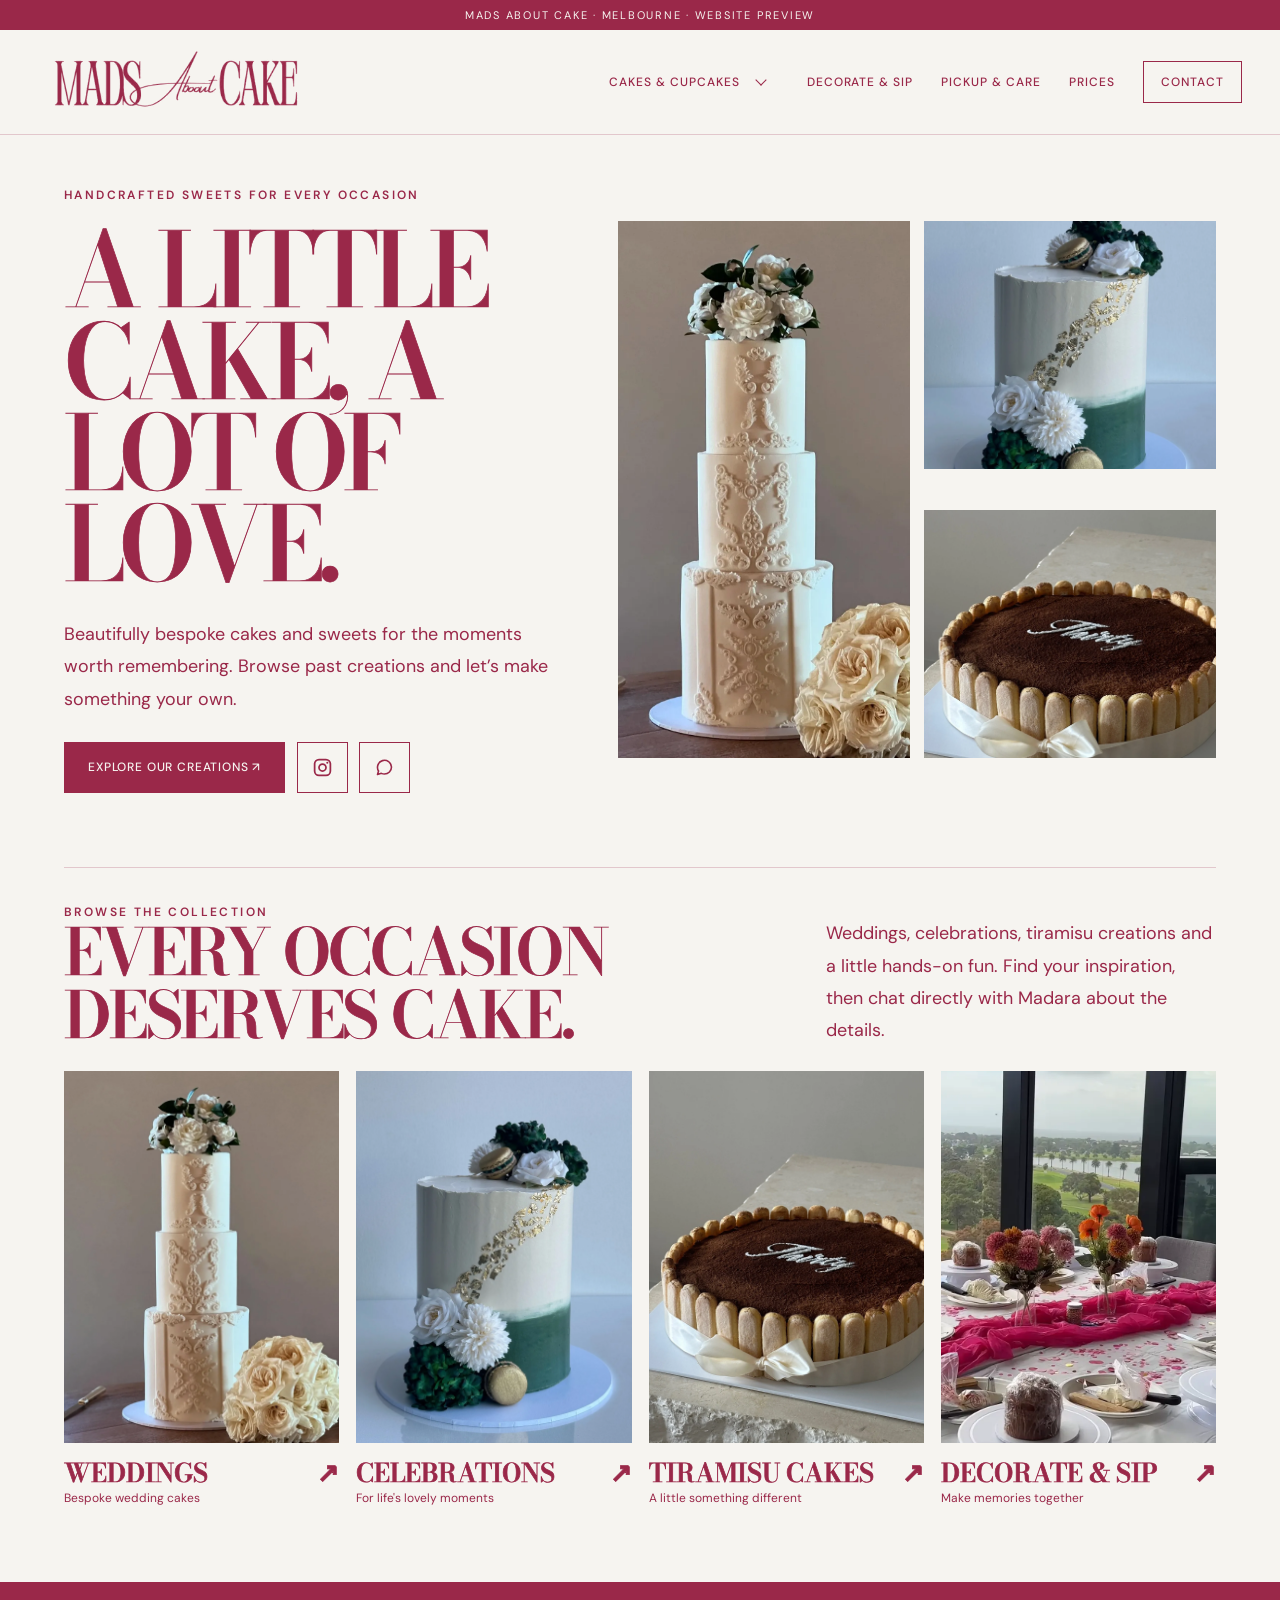
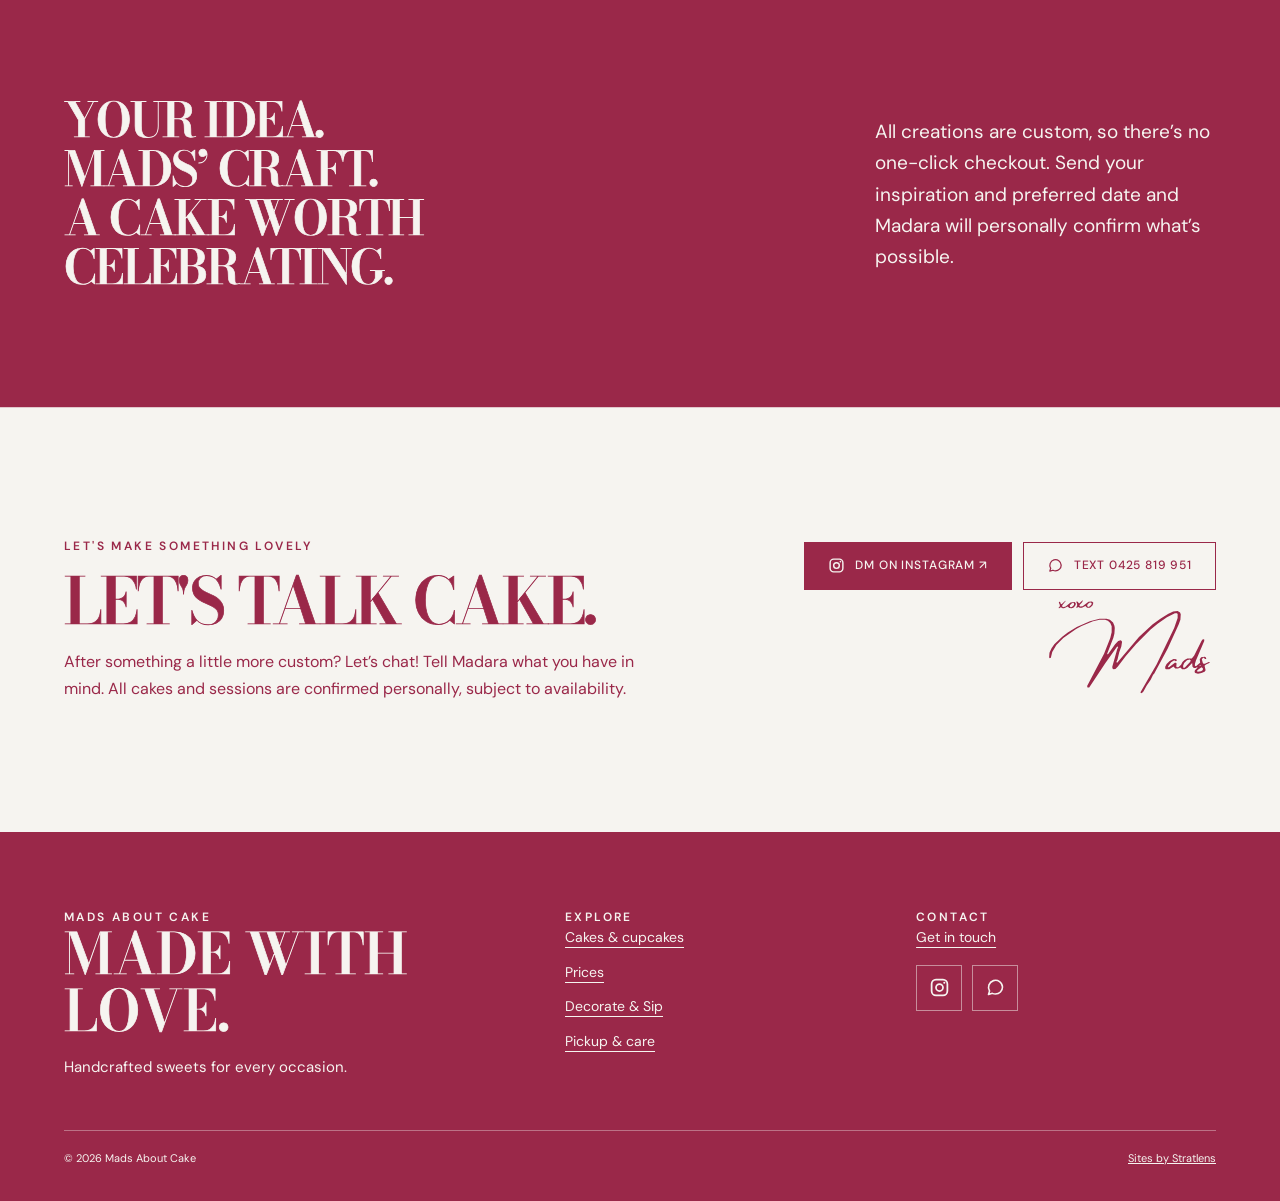
==== index.html @ f4b559c1 "Stage owner pricing and curated gallery for isolated preview review" ====
<!doctype html><html lang="en-AU"><head><meta charset="utf-8"><meta name="viewport" content="width=device-width,initial-scale=1"><meta name="robots" content="noindex,nofollow"><meta name="theme-color" content="#9A2849"><title>Bespoke cakes & celebrations | Mads About Cake</title><meta name="description" content="Refined, playful custom cakes, tiramisu creations and Decorate & Sip experiences in Melbourne. Enquire with Mads on Instagram."><link rel="icon" type="image/svg+xml" href="/assets/brand/monogram-set-2.svg?v=20261102-2"><link rel="stylesheet" href="/assets/brand-site.css?v=20261103-pricing1"><script src="/assets/brand-site.js?v=20261102-mobile4" defer></script></head><body><a class="skip-link" href="#main">Skip to content</a><div class="brand-topline">Mads About Cake · Melbourne · Website preview</div><header class="site-header"><div class="header-inner"><button type="button" class="mobile-nav-toggle" data-mobile-nav-toggle aria-label="Open navigation menu" aria-controls="mobile-site-menu" aria-expanded="false"><span class="mobile-nav-toggle__bars" aria-hidden="true"></span></button><a class="brand-link" href="/" aria-label="Mads About Cake home"><img src="/assets/brand/wordmark-set-2.svg?v=20261102-4" alt="Mads About Cake" width="250" height="68"></a><nav class="brand-links" aria-label="Main navigation"><div class="nav-cakes" data-cake-menu><a class="nav-cakes__main" href="/cakes/">Cakes &amp; cupcakes</a><button class="nav-cakes__toggle" type="button" aria-label="Show cake and cupcake categories" aria-controls="cakes-submenu" aria-expanded="false" data-cake-toggle><span class="nav-cakes__chevron" aria-hidden="true"></span></button><div class="nav-cakes__submenu" id="cakes-submenu" data-cake-panel hidden><a href="/cakes/">Explore all</a><a href="/weddings/">Weddings</a><a href="/celebrations/">Celebrations</a><a href="/tiramisu-cakes/">Tiramisu</a></div></div><a href="/decorate-and-sip/">Decorate &amp; Sip</a><a href="/cake-care/">Pickup &amp; care</a><a href="/pricing/">Prices</a><a href="/enquire/" class="contact-nav">Contact</a></nav><a class="mobile-header-contact" href="/enquire/" aria-label="Contact Mads About Cake" title="Contact Mads About Cake"><span class="mobile-header-contact__glyph" aria-hidden="true"></span></a></div><nav id="mobile-site-menu" class="mobile-site-menu" data-mobile-nav aria-label="Mobile navigation" hidden><div class="mobile-site-menu__inner"><div class="mobile-site-menu__group"><div class="mobile-site-menu__group-head"><a class="mobile-site-menu__group-link" href="/cakes/">Cakes &amp; cupcakes<span class="mobile-site-menu__all" aria-hidden="true">↗</span></a><button class="mobile-site-menu__group-toggle" type="button" data-mobile-cakes-toggle aria-label="Show cake categories" aria-expanded="false" aria-controls="mobile-cakes-submenu"><span class="mobile-site-menu__chevron" aria-hidden="true"></span></button></div><div id="mobile-cakes-submenu" class="mobile-site-menu__subnav" data-mobile-cakes-panel hidden><a href="/weddings/">Weddings<span aria-hidden="true">↗</span></a><a href="/celebrations/">Celebrations<span aria-hidden="true">↗</span></a><a href="/tiramisu-cakes/">Tiramisu<span aria-hidden="true">↗</span></a></div></div><div class="mobile-site-menu__primary"><a href="/decorate-and-sip/">Decorate &amp; Sip<span aria-hidden="true">↗</span></a><a href="/cake-care/">Pickup &amp; care<span aria-hidden="true">↗</span></a><a href="/pricing/">Prices<span aria-hidden="true">↗</span></a><a href="/enquire/">Contact<span aria-hidden="true">↗</span></a></div></div></nav></header><div class="mobile-menu-backdrop" data-mobile-backdrop hidden></div><main id="main"><section class="hero"><div class="container hero-grid"><div class="hero-copy"><p class="eyebrow">Handcrafted sweets for every occasion</p><h1 class="display">A little cake, a lot of love.</h1><p class="copy">Beautifully bespoke cakes and sweets for the moments worth remembering. Browse past creations and let’s make something your own.</p><div class="hero-actions"><a class="btn" href="/cakes/">Explore our creations ↗</a><nav class="hero-contact-icons" aria-label="Quick contact"><a class="hero-contact-icons__link hero-contact-icons__link--instagram" data-ig-contact href="https://ig.me/m/madsaboutcake" target="_blank" rel="noopener noreferrer" aria-label="Direct message Mads on Instagram" title="DM on Instagram"><span aria-hidden="true"></span></a><a class="hero-contact-icons__link hero-contact-icons__link--message" href="sms:+61425819951" aria-label="Text Mads on 0425 819 951" title="Text 0425 819 951"><span aria-hidden="true"></span></a></nav></div></div><div class="hero-art"><div class="hero-large"><img src="/assets/featured-25/DJjIJNxB1ap-M324.webp" alt="Original ornate three-tier ivory wedding cake by Mads" loading="eager"></div><div class="hero-small"><img src="/assets/featured-25/DA-B4huhKQ4-M103.webp" alt="Original green botanical birthday cake by Mads" loading="eager"></div><div class="hero-small"><img src="/assets/gallery-final-covers/DcqRbBLIFnH-photo-3.webp" alt="Original tiramisu letter cake by Mads" loading="lazy"></div></div></div></section>
<section class="section"><div class="container"><div class="editorial-rule"></div><div class="intro-row"><div><p class="eyebrow">Browse the collection</p><h2 class="section-title">Every occasion<br>deserves cake.</h2></div><p class="copy">Weddings, celebrations, tiramisu creations and a little hands-on fun. Find your inspiration, then chat directly with Madara about the details.</p></div><div class="category-grid"><a class="category-card" href="/weddings/"><div class="category-card__image"><img src="/assets/featured-25/DJjIJNxB1ap-M324.webp" alt="Three-tier wedding cake decorated with ivory piping and flowers" loading="lazy"></div><div class="category-card__name">Weddings<span aria-hidden="true">↗</span></div><p class="category-card__note">Bespoke wedding cakes</p></a><a class="category-card" href="/celebrations/"><div class="category-card__image"><img src="/assets/featured-25/DA-B4huhKQ4-M103.webp" alt="Green and cream birthday cake with matching flowers" loading="lazy"></div><div class="category-card__name">Celebrations<span aria-hidden="true">↗</span></div><p class="category-card__note">For life's lovely moments</p></a><a class="category-card" href="/tiramisu-cakes/"><div class="category-card__image"><img src="/assets/gallery-final-covers/DcqRbBLIFnH-photo-3.webp" alt="Original tiramisu letter cake made by Mads About Cake" loading="lazy"></div><div class="category-card__name">Tiramisu cakes<span aria-hidden="true">↗</span></div><p class="category-card__note">A little something different</p></a><a class="category-card" href="/decorate-and-sip/"><div class="category-card__image"><img src="/assets/workshops/DSR06gjEgJK-no-visible-faces.webp" alt="Mads' real cake-decorating group session with florals" loading="lazy"></div><div class="category-card__name">Decorate & Sip<span aria-hidden="true">↗</span></div><p class="category-card__note">Make memories together</p></a></div></div></section>
<section class="section statement"><div class="container statement-grid"><h2 class="section-title statement-title"><span class="statement-line">Your idea.</span> <span class="statement-line">Mads’ craft.</span> <span class="statement-line">A cake worth</span> <span class="statement-line">celebrating.</span></h2><div><p>All creations are custom, so there’s no one-click checkout. Send your inspiration and preferred date and Madara will personally confirm what’s possible.</p></div></div></section>
<section class="contact-strip"><div class="container contact-strip__inner"><div><p class="eyebrow">Let's make something lovely</p><h2 class="section-title">Let's talk cake.</h2><p>After something a little more custom? Let’s chat! Tell Madara what you have in mind. All cakes and sessions are confirmed personally, subject to availability.</p></div><div><div class="btns"><a class="btn" data-ig-contact href="https://ig.me/m/madsaboutcake" target="_blank" rel="noopener noreferrer">DM on Instagram ↗</a><a class="btn btn-outline" data-mobile-link href="sms:+61425819951">Text 0425 819 951</a></div><img class="contact-signature" src="/assets/brand/xoxo-mads-preview.svg" width="220" height="131" loading="lazy" alt="xoxo Mads" title="Temporary preview artwork; final signature export pending"><p class="mobile-pending" data-mobile-pending></p></div></div></section></main><footer class="brand-footer"><div class="container"><div class="footer-cols"><div><p class="eyebrow" style="color:var(--cream)">Mads About Cake</p><h2 class="footer-heading">Made with love.</h2><p class="footer-tagline">Handcrafted sweets for every occasion.</p></div><div><p class="eyebrow" style="color:var(--cream)">Explore</p><nav aria-label="Footer explore"><a href="/cakes/">Cakes &amp; cupcakes</a><a href="/pricing/">Prices</a><a href="/decorate-and-sip/">Decorate &amp; Sip</a><a href="/cake-care/">Pickup &amp; care</a></nav></div><div><p class="eyebrow" style="color:var(--cream)">Contact</p><nav aria-label="Footer contact"><a href="/enquire/">Get in touch</a></nav><div class="footer-contact-icons" aria-label="Quick contact options"><a class="footer-contact-icons__link" href="https://ig.me/m/madsaboutcake" target="_blank" rel="noopener noreferrer" aria-label="DM on Instagram" title="DM on Instagram"><span class="footer-contact-icons__glyph footer-contact-icons__glyph--instagram" aria-hidden="true"></span></a><a class="footer-contact-icons__link" href="sms:+61425819951" aria-label="Text 0425 819 951" title="Text 0425 819 951"><span class="footer-contact-icons__glyph footer-contact-icons__glyph--message" aria-hidden="true"></span></a></div></div></div><div class="footer-bottom"><span>© 2026 Mads About Cake</span><a href="https://www.stratlens.com/websites/" target="_blank" rel="noopener noreferrer">Sites by Stratlens</a></div></div></footer></body></html>
---- assets/brand-site.css ----
@import url('https://fonts.googleapis.com/css2?family=Bodoni+Moda:opsz,wght@6..96,400;6..96,500;6..96,600&family=DM+Sans:wght@300;400;500;600&display=swap');
/* Brand guideline: Perandory Condensed, Amorea, Amsterdam Four, Helvetica Now Display Light.
   Licensed webfont files are not in supplied PDF: listed as preferred faces with temporary display fallbacks.
   Colour values exactly from page 6, no invented accent colours. */
:root{--crimson:#9A2849;--cream:#F6F4F0;--ink:var(--crimson);--display:'Perandory Condensed','Bodoni Moda',Georgia,serif;--script:'Amorea','Amsterdam Four','Brittany',cursive;--body:'Helvetica Now Display','Helvetica Neue','DM Sans',Arial,sans-serif;--border:rgba(154,40,73,.22)}
*{box-sizing:border-box}html{scroll-behavior:smooth}body{margin:0;background:var(--cream);color:var(--ink);font:300 16px/1.7 var(--body)}a{color:inherit}a:focus-visible,button:focus-visible{outline:3px solid var(--crimson);outline-offset:3px}img{max-width:100%;display:block}button{font:inherit}h1,h2,h3,p{margin:0}.display{font:500 clamp(56px,8vw,136px)/.89 var(--display);letter-spacing:-.055em;text-transform:uppercase}.display--small{font-size:clamp(48px,6vw,96px)}.section-title{font:500 clamp(42px,5vw,76px)/.98 var(--display);letter-spacing:-.035em;text-transform:uppercase}.eyebrow{font:500 11px/1.5 var(--body);text-transform:uppercase;letter-spacing:.2em;color:var(--crimson)}.copy{max-width:590px;font-size:clamp(15px,1.4vw,18px);line-height:1.8}.center{text-align:center}.muted{opacity:.76}.container{width:min(1320px,90vw);margin:auto}.brand-topline{background:var(--crimson);color:var(--cream);font:400 10px/1.3 var(--body);letter-spacing:.16em;text-align:center;text-transform:uppercase;padding:8px 12px}.site-header{background:var(--cream);border-bottom:1px solid var(--border);position:relative;z-index:2}.header-inner{width:min(1460px,94vw);margin:auto;display:flex;align-items:center;justify-content:space-between;gap:30px;min-height:104px}.brand-link{display:block;flex:none;width:clamp(190px,22vw,276px)}.brand-link img{width:100%;max-height:84px;object-fit:contain}.brand-links{display:flex;flex-wrap:wrap;align-items:center;justify-content:flex-end;gap:clamp(12px,2.2vw,35px)}.brand-links a{font-size:12px;font-weight:500;letter-spacing:.08em;text-decoration:none;text-transform:uppercase;white-space:nowrap;border-bottom:1px solid transparent;padding:7px 0}.brand-links a:hover,.brand-links a[aria-current=page]{border-color:var(--crimson)}.brand-links a.contact-nav{border:1px solid var(--crimson);padding:10px 17px}.brand-links a.contact-nav:hover{background:var(--crimson);color:var(--cream)}.brand-footer{background:var(--crimson);color:var(--cream);padding:58px 0 22px;margin-top:80px}.footer-cols{display:grid;grid-template-columns:1.5fr 1fr 1fr;gap:25px}.footer-heading{font:500 47px/1 var(--display);text-transform:uppercase}.brand-footer nav{display:flex;flex-direction:column;gap:7px}.brand-footer nav a{font-size:13px;text-decoration:underline;text-underline-offset:5px}.footer-bottom{border-top:1px solid rgba(246,244,240,.36);margin-top:45px;padding-top:16px;display:flex;justify-content:space-between;gap:16px;font-size:11px}.btns{display:flex;gap:11px;flex-wrap:wrap;align-items:center}.btn{display:inline-flex;justify-content:center;align-items:center;gap:10px;min-height:48px;padding:13px 23px;background:var(--crimson);color:var(--cream);font:500 12px/1.4 var(--body);text-decoration:none;text-transform:uppercase;letter-spacing:.07em;border:1px solid var(--crimson)}.btn:hover{background:var(--ink)}.btn-outline{background:transparent;color:var(--crimson)}.btn-outline:hover{color:var(--cream);background:var(--crimson)}.btn-cream{background:var(--cream);color:var(--crimson);border-color:var(--cream)}.btn-cream:hover{background:transparent;color:var(--cream)}.section{padding:clamp(65px,8vw,120px) 0}.hero{padding:clamp(40px,6vw,85px) 0 75px}.hero-grid{display:grid;grid-template-columns:1fr 1.22fr;align-items:center;gap:clamp(30px,5vw,90px)}.hero-copy .eyebrow{margin-bottom:21px}.hero-copy h1{margin-bottom:28px}.hero-copy .copy{margin-bottom:27px}.hero-art{height:clamp(450px,42vw,640px);display:grid;grid-template-columns:1fr 1fr;gap:14px}.hero-art img{width:100%;height:100%;object-fit:cover;object-position:center}.hero-art .hero-large{grid-row:1/3;align-self:stretch}.hero-art .hero-small{min-height:0}.hero-art .hero-small:last-child{margin-top:27px;height:calc(100% - 27px)}.hero-art .hero-small:first-of-type{margin-bottom:27px;height:calc(100% - 27px)}.editorial-rule{height:1px;background:var(--border);margin-bottom:35px}.intro-row{display:flex;align-items:end;justify-content:space-between;gap:25px;margin-bottom:33px}.intro-row .copy{max-width:390px}.category-grid{display:grid;grid-template-columns:repeat(4,minmax(0,1fr));gap:17px}.category-card{text-decoration:none;display:block;min-width:0}.category-card__image{height:clamp(250px,29vw,395px);overflow:hidden;background:var(--cream)}.category-card img{width:100%;height:100%;object-fit:cover;transition:transform .4s}.category-card:hover img{transform:scale(1.04)}.category-card__name{display:flex;justify-content:space-between;align-items:center;font:500 clamp(19px,2vw,26px)/1.2 var(--display);text-transform:uppercase;padding-top:15px}.category-card__note{font-size:12px}.statement{background:var(--crimson);color:var(--cream)}.statement-grid{display:flex;justify-content:space-between;gap:40px;align-items:center}.statement .section-title{max-width:720px}.statement p{max-width:360px;margin:18px 0}.page-hero{padding:65px 0 55px}.page-hero .eyebrow{margin-bottom:19px}.page-hero .copy{margin:25px 0}.page-hero--split{display:grid;grid-template-columns:1fr 1fr;gap:55px;align-items:center}.page-hero__image{height:clamp(380px,42vw,610px)}.page-hero__image img{width:100%;height:100%;object-fit:cover}.gallery{display:grid;grid-template-columns:repeat(3,minmax(0,1fr));gap:42px 22px}.gallery-card{min-width:0}.gallery-card__photo{height:clamp(260px,32vw,490px);background:var(--cream);overflow:hidden;display:block}.gallery-card__photo img{width:100%;height:100%;object-fit:cover;transition:transform .3s}.gallery-card__photo:hover img{transform:scale(1.025)}.gallery-card__meta{padding-top:13px}.gallery-card__meta h3{font:500 27px/1.25 var(--display);text-transform:uppercase;letter-spacing:-.01em}.gallery-card__meta .eyebrow{margin-bottom:6px}.gallery-card__links{display:flex;justify-content:space-between;gap:10px;font-size:12px;margin-top:10px}.gallery-card__links a{text-underline-offset:4px}.gallery-count{padding:0 0 25px;font-size:13px}.empty{border:1px solid var(--border);padding:45px;text-align:center}.contact-strip{padding:72px 0;border-top:1px solid var(--border)}.contact-strip__inner{display:flex;justify-content:space-between;align-items:center;gap:40px}.contact-strip p{max-width:590px;margin:15px 0}.contact-strip .btns{justify-content:flex-end}.availability{font-size:12px;max-width:400px;margin-top:15px}.photo-composition{display:grid;grid-template-columns:1fr 1fr;gap:15px}.photo-composition img{width:100%;height:350px;object-fit:cover}.care-grid{display:grid;grid-template-columns:.8fr 1.4fr;gap:60px;padding-top:30px}.care-step{border-top:1px solid var(--border);padding:27px 0;display:grid;grid-template-columns:55px 1fr;gap:15px}.care-step__number{font:500 28px/1 var(--display)}.care-step p{margin-top:8px}.care-step h2{font:500 31px/1.1 var(--display);text-transform:uppercase}.care-callout{border:1px solid var(--crimson);padding:25px;margin:24px 0}.mobile-pending{display:none}.mobile-pending.visible{display:block;margin-top:12px;font-size:12px}.site-header,.brand-footer{font-family:var(--body)}.skip-link{position:absolute;top:-100px;background:var(--crimson);color:var(--cream);padding:13px;z-index:100}.skip-link:focus{top:0}
@media(max-width:1040px){.header-inner{flex-direction:column;gap:7px;padding:13px 0}.brand-links{justify-content:center;gap:17px}.category-grid{grid-template-columns:repeat(2,1fr)}.hero-grid{grid-template-columns:1fr 1fr}.gallery{grid-template-columns:repeat(2,1fr)}}
@media(max-width:650px){.container{width:90vw}.brand-topline{font-size:9px}.header-inner{min-height:auto}.brand-link{width:230px}.brand-links{gap:10px 15px}.brand-links a{font-size:10px}.hero{padding:50px 0}.hero-grid,.page-hero--split,.care-grid{grid-template-columns:1fr}.hero-art{height:380px}.hero-art .hero-small:last-child{margin-top:12px;height:calc(100% - 12px)}.hero-art .hero-small:first-of-type{margin-bottom:12px;height:calc(100% - 12px)}.display{font-size:clamp(56px,13vw,86px)}.intro-row,.statement-grid,.contact-strip__inner{display:block}.intro-row .copy{margin-top:20px}.category-grid{gap:25px 13px}.category-card__image{height:220px}.category-card__name{font-size:19px}.gallery{grid-template-columns:repeat(2,minmax(0,1fr));gap:22px 12px}.gallery-card__photo{height:245px}.gallery-card__meta h3{font-size:21px}.gallery-card__links{display:block}.gallery-card__links a{display:block;margin-top:6px}.statement .btns{margin-top:22px}.contact-strip .btns{justify-content:flex-start}.footer-cols{grid-template-columns:1fr 1fr}.footer-cols>div:first-child{grid-column:1/3}.footer-bottom{display:block}.page-hero__image{height:380px}.photo-composition img{height:220px}.care-step{grid-template-columns:34px 1fr}}
@media(max-width:360px){.category-grid,.gallery{grid-template-columns:1fr}.category-card__image,.gallery-card__photo{height:300px}}

/* Keep unusually long personalised cake names inside narrow cards. */
.gallery-card,.gallery-card__meta,.gallery-card__meta h3,.gallery-card__links a{min-width:0;overflow-wrap:anywhere;word-break:normal}
.gallery-card__meta h3{hyphens:auto}

/* The longest editorial category name (Celebrations) must fit on a 320px phone. */
@media(max-width:650px){.page-hero .display--small{font-size:clamp(30px,8vw,50px);overflow-wrap:anywhere;max-width:100%}}


/* Red-team owner-preview fixes. Brand colours remain exact; webfont files still
   require the owner's licensed exports rather than silently substituting assets. */
body{font-weight:400;padding-bottom:0}
.btn:hover{background:var(--cream);color:var(--crimson);border-color:var(--crimson)}
.btn-cream:hover{background:transparent;color:var(--cream)}
.statement a:focus-visible,.brand-footer a:focus-visible,.brand-topline a:focus-visible{outline:3px solid var(--cream);outline-offset:4px}
.eyebrow{font-size:12px}
.brand-topline{font-size:11px}
.brand-footer .footer-bottom{align-items:flex-start}
.gallery{padding-bottom:52px}
.gallery[data-gallery=tiramisu]{grid-template-columns:minmax(0,500px);justify-content:center}
.gallery[data-gallery=tiramisu] .gallery-card__photo{height:min(550px,80vw)}
.gallery-card__photo{display:block;width:100%;border:0;padding:0;text-align:left;cursor:zoom-in;background:var(--cream)}
.gallery-card__photo:focus-visible{outline:3px solid var(--crimson);outline-offset:4px}
.gallery-card__links{align-items:center;flex-wrap:wrap}
.gallery-card__links button{font:500 12px var(--body);border:0;background:none;color:var(--crimson);text-decoration:underline;text-underline-offset:4px;padding:4px 0;cursor:pointer}
.gallery-card__links button:hover{opacity:.7}
.gallery-card__meta h3{overflow-wrap:anywhere}
.gallery-count{font-size:14px}
.gallery-filters{display:flex;flex-wrap:wrap;gap:9px;margin-bottom:28px}
.filter-chip{border:1px solid var(--crimson);color:var(--crimson);background:var(--cream);padding:10px 16px;min-height:42px;cursor:pointer;font:500 13px var(--body)}
.filter-chip span{font-size:11px;opacity:.72;margin-left:4px}
.filter-chip[aria-pressed=true],.filter-chip:hover{color:var(--cream);background:var(--crimson)}
.gallery-more-wrap{text-align:center;margin:10px auto 45px}
.gallery-more-wrap button[hidden]{display:none}
.creation-dialog{border:0;padding:0;max-width:min(800px,90vw);max-height:93vh;overflow:auto;background:var(--cream);color:var(--crimson);box-shadow:0 24px 80px #1e0e1847}
.creation-dialog::backdrop{background:#240f1fc7}
.creation-dialog__inner{padding:22px;position:relative}
.creation-dialog img{width:100%;max-height:66vh;object-fit:contain;background:#eae5df}
.creation-dialog__title{font:500 clamp(27px,4vw,44px)/1.13 var(--display);text-transform:uppercase;margin:14px 0 10px}
.creation-dialog__inner p{font-size:14px;margin:7px 0}
.creation-dialog__ref{font-weight:600}
.creation-dialog .btns{padding-top:12px}
.creation-dialog .dialog-post{font-size:13px;text-underline-offset:4px}
.creation-dialog__close{position:absolute;right:25px;top:25px;width:43px;height:43px;border:1px solid var(--border);background:var(--cream);color:var(--crimson);font-size:31px;cursor:pointer}
.gallery-section-heading{position:absolute;width:1px;height:1px;overflow:hidden;clip-path:inset(50%);white-space:nowrap}
.enquiry-guide{border-top:1px solid var(--border);margin-top:22px;padding-top:21px;font-size:14px}
.enquiry-guide strong{display:block;margin-bottom:7px}
.enquiry-guide ul{margin:0;padding-left:22px}
.enquiry-guide li{margin:5px 0}
.mobile-contact-bar{display:none}
@media(max-width:1040px){
 .brand-links{width:100%;flex-wrap:nowrap;overflow-x:auto;justify-content:flex-start;scrollbar-width:thin;overscroll-behavior-x:contain;padding:0 0 8px}
 .brand-links a{font-size:14px;flex:none;padding:10px 2px}
 .header-inner{gap:3px}
}
@media(max-width:650px){
 body{padding-bottom:72px}
 .brand-topline{font-size:10px}
 .header-inner{padding:8px 0}
 .brand-links{gap:20px}
 .brand-links a{font-size:14px}
 .brand-links a.contact-nav{padding:10px 14px}
 .brand-footer .footer-bottom{display:flex;flex-direction:column;gap:12px}
 .filter-chip{font-size:12px;padding:9px 11px}
 .gallery{padding-bottom:30px}
 .gallery-card__links{font-size:12px}
 .gallery-card__links button{font-size:12px}
 .mobile-contact-bar{position:fixed;bottom:0;left:0;right:0;z-index:20;display:grid;grid-template-columns:1fr 1fr;background:var(--cream);border-top:1px solid var(--border);padding:9px max(12px,env(safe-area-inset-left)) calc(9px + env(safe-area-inset-bottom)) max(12px,env(safe-area-inset-right));gap:9px}
 .mobile-contact-bar a{display:flex;align-items:center;justify-content:center;min-height:44px;padding:8px;color:var(--cream);background:var(--crimson);text-align:center;text-decoration:none;font:500 12px var(--body)}
 .mobile-contact-bar a:last-child{background:var(--cream);color:var(--crimson);border:1px solid var(--crimson)}
 .gallery[data-gallery=tiramisu] .gallery-card__photo{height:auto;aspect-ratio:3/4}
}


/* Owner-approved brand navigation refinement — main link opens full gallery,
   separate accessible chevron button reveals the compact category menu. */
.nav-cakes{position:relative;display:flex;align-items:center;white-space:nowrap}
.brand-links .nav-cakes__main{padding:7px 3px;border-bottom:1px solid transparent}
.brand-links .nav-cakes__main:hover,.brand-links .nav-cakes__main[aria-current=page]{border-bottom-color:var(--crimson)}
.nav-cakes__toggle{display:grid;place-items:center;min-width:36px;min-height:40px;padding:7px 9px;border:1px solid transparent;background:transparent;color:var(--crimson);cursor:pointer}
.nav-cakes__toggle:hover,.nav-cakes__toggle[aria-expanded=true]{border-color:var(--border)}
.nav-cakes__chevron{width:8px;height:8px;border-bottom:1.5px solid currentColor;border-right:1.5px solid currentColor;transform:translateY(-2px) rotate(45deg);transition:transform .16s}
.nav-cakes__toggle[aria-expanded=true] .nav-cakes__chevron{transform:translateY(2px) rotate(225deg)}
.nav-cakes__submenu{position:absolute;z-index:30;top:calc(100% + 7px);left:0;width:235px;background:var(--cream);border:1px solid var(--border);padding:9px 0;box-shadow:0 12px 30px rgba(91,22,49,.13)}
.nav-cakes__submenu[hidden]{display:none!important}
.brand-links .nav-cakes__submenu a{display:block;white-space:normal;padding:12px 17px;font-size:12px;font-weight:500;border:0;text-align:left;line-height:1.4}
.brand-links .nav-cakes__submenu a:hover,.brand-links .nav-cakes__submenu a[aria-current=page]{background:rgba(154,40,73,.07);color:var(--crimson);border:0}
.brand-links .nav-cakes__submenu a:focus-visible{outline:2px solid var(--crimson);outline-offset:-3px}
.brand-links .contact-nav{display:inline-flex;align-items:center;justify-content:center}
.footer-tagline{max-width:340px;margin-top:16px;font-size:15px;line-height:1.6}
.footer-cols>div:nth-child(n+2) nav{gap:12px}
.contact-strip{padding:65px 0}
.contact-strip__inner{display:grid;grid-template-columns:minmax(0,1.2fr) auto;align-items:center;gap:clamp(25px,4vw,70px)}
.contact-strip__inner .btns{justify-content:flex-end}
.btn[data-ig-contact]::before,.btn[data-mobile-link]::before,.mobile-contact-bar a::before{content:'';display:inline-block;flex:none;width:17px;height:17px;background:currentColor;mask-size:contain;mask-position:center;mask-repeat:no-repeat;-webkit-mask-size:contain;-webkit-mask-position:center;-webkit-mask-repeat:no-repeat}
.btn[data-ig-contact]::before,.mobile-contact-bar a:first-child::before{mask-image:url('/assets/icons/instagram-outline.svg');-webkit-mask-image:url('/assets/icons/instagram-outline.svg')}
.btn[data-mobile-link]::before,.mobile-contact-bar a:last-child::before{mask-image:url('/assets/icons/message-outline.svg');-webkit-mask-image:url('/assets/icons/message-outline.svg')}
.mobile-contact-bar a{gap:6px}
@media(max-width:1040px){
 .header-inner{flex-direction:column;gap:8px;padding:14px 0}
 .brand-links{justify-content:center;overflow:visible;flex-wrap:wrap;gap:12px 25px;padding-bottom:6px}
 .brand-links a{font-size:12px}
 .nav-cakes__submenu{left:0}
 .contact-strip__inner{grid-template-columns:1fr auto}
}
@media(max-width:650px){
 .brand-links{width:100%;justify-content:center;overflow:visible;flex-wrap:wrap;gap:7px 17px;padding-bottom:4px}
 .brand-links a{font-size:12px}
 .brand-links .nav-cakes__main{font-size:12px}
 .nav-cakes__toggle{min-width:35px}
 .nav-cakes__submenu{top:100%;left:0;min-width:220px;max-width:90vw}
 .brand-links .nav-cakes__submenu a{font-size:13px;padding:12px 16px}
 .contact-strip__inner{display:block}
 .contact-strip__inner .btns{justify-content:flex-start;margin-top:20px}
 .contact-strip .btns .btn{min-width:0}
 .footer-cols{gap:24px}
 .footer-tagline{font-size:14px}
}


/* Final owner-aligned Custom creations and Care guide pass, November 2026. */
.contact-signature{display:block;width:clamp(144px,15vw,220px);max-width:100%;height:auto;margin:15px 2px 0 auto;object-fit:contain}
.contact-signature--hero{width:clamp(160px,18vw,245px);margin:23px 0 0 auto}
.contact-strip__actions{min-width:0}
.care-hero{padding:clamp(60px,7vw,95px) 0 clamp(40px,5vw,66px)}
.care-hero .eyebrow{margin-bottom:18px}
.care-hero .display{max-width:1020px}
.care-hero__lead{font:500 clamp(23px,3vw,37px)/1.35 var(--display);letter-spacing:-.01em;margin:25px 0 8px}
.care-hero .copy{margin-top:4px;max-width:680px}
.care-guide{display:grid;gap:24px;padding-bottom:clamp(55px,8vw,105px)}
.care-panel{background:transparent;border:1px solid var(--border);padding:clamp(23px,3vw,40px);min-width:0}
.care-panel__head{display:flex;align-items:center;gap:20px;margin-bottom:27px}
.care-panel__head .section-title{font-size:clamp(30px,3.7vw,58px);letter-spacing:-.02em}
.care-panel__head .eyebrow{margin-bottom:6px}
.care-panel__icon{width:66px;height:66px;display:grid;place-items:center;flex:none;border:1px solid var(--border);border-radius:50%;font-size:31px;line-height:1;background:var(--cream)}
.care-tip-grid{display:grid;grid-template-columns:repeat(3,minmax(0,1fr));gap:0;list-style:none;padding:0;margin:0;counter-reset:caretip}
.care-tip-grid li{counter-increment:caretip;padding:0 24px 0 0}
.care-tip-grid li+li{border-left:1px solid var(--border);padding:0 22px}
.care-tip-grid li::before{content:'0' counter(caretip);display:block;font:600 12px var(--body);color:var(--crimson);margin:0 0 9px}
.care-tip-grid strong{display:block;font:500 clamp(22px,2.2vw,30px)/1.15 var(--display);text-transform:uppercase;margin-bottom:13px}
.care-tip-grid p,.care-bullets li{font-size:15px;line-height:1.8}
.care-guide__columns{display:grid;grid-template-columns:repeat(2,minmax(0,1fr));gap:24px}
.care-bullets{list-style:none;margin:0;padding:0}
.care-bullets li{padding:14px 0 14px 27px;position:relative;border-top:1px solid var(--border)}
.care-bullets li::before{content:'';position:absolute;width:7px;height:7px;border-radius:50%;background:var(--crimson);top:25px;left:4px}
.care-panel--reminder{background:var(--crimson);color:var(--cream);border-color:var(--crimson);display:grid;grid-template-columns:minmax(0,1fr) minmax(0,1.4fr);gap:30px;align-items:start}
.care-panel--reminder .eyebrow{color:var(--cream)}
.care-panel--reminder .care-panel__head{margin-bottom:0}
.care-panel--reminder .care-panel__icon{background:transparent;border-color:rgba(246,244,240,.5)}
.care-panel__closing p{font-size:clamp(15px,1.5vw,18px);line-height:1.8}
.care-panel__closing p+p{margin-top:22px;font-weight:500}
@media(max-width:1040px){
 .care-tip-grid{grid-template-columns:1fr}
 .care-tip-grid li,.care-tip-grid li+li{border-left:0;border-top:1px solid var(--border);padding:18px 0}
 .care-tip-grid li:first-child{border-top:0;padding-top:0}
 .care-panel--reminder{grid-template-columns:1fr}
 .care-guide__columns{grid-template-columns:1fr}
}
@media(max-width:650px){
 .contact-signature{width:165px;margin-top:15px}
 .contact-signature--hero{width:175px}
 .care-hero .display{font-size:clamp(48px,12vw,75px)}
 .care-hero__lead{font-size:27px;margin-top:24px}
 .care-panel{padding:22px}
 .care-panel__head{gap:13px;align-items:flex-start}
 .care-panel__icon{width:49px;height:49px;font-size:24px}
 .care-panel__head .section-title{font-size:34px}
 .care-panel__closing p{font-size:15px}
 .care-guide{gap:14px}
}

.gallery-filters[hidden]{display:none!important}


/* Prevent long care headings from widening a 320px viewport. */
.care-panel__head > div{min-width:0}
.care-panel__head .section-title{overflow-wrap:anywhere}
@media(max-width:650px){
 .care-panel__head{gap:10px}
 .care-panel__head .section-title{font-size:clamp(23px,7.5vw,32px)}
 .care-panel__head .care-panel__icon{width:42px;height:42px;font-size:22px}
}

/* Minimal footer contact options: one clear contact destination, plus two accessible quick-message icons. */
.footer-contact-icons{display:flex;align-items:center;gap:10px;margin-top:16px}
.footer-contact-icons__link{width:46px;height:46px;display:inline-flex;align-items:center;justify-content:center;border:1px solid rgba(246,244,240,.5);color:var(--cream);text-decoration:none;transition:background .15s,color .15s,border-color .15s}
.footer-contact-icons__link:hover{background:var(--cream);color:var(--crimson);border-color:var(--cream)}
.footer-contact-icons__link:focus-visible{outline:3px solid var(--cream);outline-offset:4px}
.footer-contact-icons__glyph{width:21px;height:21px;display:block;background:currentColor;-webkit-mask-repeat:no-repeat;mask-repeat:no-repeat;-webkit-mask-size:contain;mask-size:contain;-webkit-mask-position:center;mask-position:center}
.footer-contact-icons__glyph--instagram{-webkit-mask-image:url('/assets/icons/instagram-outline.svg');mask-image:url('/assets/icons/instagram-outline.svg')}
.footer-contact-icons__glyph--message{-webkit-mask-image:url('/assets/icons/message-outline.svg');mask-image:url('/assets/icons/message-outline.svg')}


/* Owner-directed mobile UX, Nov 2026: preserve official logo + colours.
   Desktop header unchanged; compact mobile header uses accessible slide-down navigation. */
.mobile-nav-toggle,.mobile-header-contact,.mobile-site-menu,.mobile-menu-backdrop{display:none}
.mobile-menu-backdrop[hidden],.mobile-site-menu[hidden]{display:none!important}
.care-panel--reminder .care-panel__icon{background:var(--cream);border:1px solid var(--cream)}
.decorate-heading{max-width:100%}
@media(max-width:850px){
 .site-header{position:relative;z-index:50}
 .header-inner{display:grid;grid-template-columns:48px minmax(0,1fr) 48px;align-items:center;gap:10px;width:min(94vw,590px);min-height:92px;padding:10px 0;position:relative;z-index:3}
 .brand-link{grid-column:2;grid-row:1;justify-self:center;width:min(260px,100%);max-width:none}
 .brand-link img{width:100%;height:auto;max-height:75px;object-fit:contain}
 .brand-links{display:none!important}
 .mobile-nav-toggle{grid-column:1;grid-row:1;display:grid;place-items:center;width:48px;height:48px;border:0;background:transparent;color:var(--crimson);cursor:pointer}
 .mobile-nav-toggle__bars,.mobile-nav-toggle__bars::before,.mobile-nav-toggle__bars::after{display:block;width:25px;height:2px;background:currentColor;border-radius:1px;position:relative;transition:transform .18s,opacity .18s}
 .mobile-nav-toggle__bars::before,.mobile-nav-toggle__bars::after{content:'';position:absolute;left:0}
 .mobile-nav-toggle__bars::before{transform:translateY(-8px)}
 .mobile-nav-toggle__bars::after{transform:translateY(8px)}
 .mobile-nav-toggle[aria-expanded=true] .mobile-nav-toggle__bars{background:transparent}
 .mobile-nav-toggle[aria-expanded=true] .mobile-nav-toggle__bars::before{transform:rotate(45deg)}
 .mobile-nav-toggle[aria-expanded=true] .mobile-nav-toggle__bars::after{transform:rotate(-45deg)}
 .mobile-header-contact{grid-column:3;grid-row:1;display:flex;align-items:center;justify-content:center;width:48px;height:48px;color:var(--crimson);text-decoration:none}
 .mobile-header-contact__glyph{display:block;width:24px;height:24px;background:currentColor;-webkit-mask:url('/assets/icons/message-outline.svg') center/contain no-repeat;mask:url('/assets/icons/message-outline.svg') center/contain no-repeat}
 .mobile-nav-toggle:focus-visible,.mobile-header-contact:focus-visible{outline:3px solid var(--crimson);outline-offset:2px}
 .mobile-site-menu{display:block;position:absolute;z-index:4;left:0;right:0;top:100%;max-height:min(74dvh,650px);overflow-y:auto;background:var(--cream);box-shadow:0 18px 28px rgba(91,22,49,.16);border-top:1px solid var(--border);border-bottom:1px solid var(--border)}
 .mobile-site-menu__inner{width:min(540px,90vw);margin:0 auto;padding:18px 0 25px;display:flex;flex-direction:column}
 .mobile-site-menu__heading{font:600 12px/1.5 var(--body);letter-spacing:.16em;text-transform:uppercase;padding:5px 0 11px}
 .mobile-site-menu__inner>a{min-height:49px;display:flex;justify-content:space-between;align-items:center;gap:12px;padding:10px 4px;border-bottom:1px solid var(--border);color:var(--crimson);font:500 clamp(16px,2.5vw,19px)/1.4 var(--body);text-decoration:none}
 .mobile-site-menu__inner>a span{opacity:.7;font-size:17px}
 .mobile-site-menu__inner>a[aria-current=page]{font-weight:700}
 .mobile-site-menu__inner>a:hover{background:rgba(154,40,73,.045)}
 .mobile-site-menu__divider{margin-top:13px}
 .mobile-menu-backdrop{display:block;position:fixed;inset:0;z-index:2;background:rgba(30,10,18,.33)}
 body.mobile-nav-open{overflow:hidden}
 body.mobile-nav-open .mobile-contact-bar{visibility:hidden}
}
@media(max-width:650px){
 .brand-topline{font-size:9px;padding:6px 10px;white-space:nowrap;letter-spacing:.09em}
 .header-inner{min-height:80px;grid-template-columns:44px minmax(0,1fr) 44px;gap:7px;width:94vw;padding:8px 0}
 .brand-link{width:min(224px,100%)}
 .brand-link img{max-height:62px}
 .mobile-nav-toggle,.mobile-header-contact{width:44px;height:44px}
 /* Sticky DM/SMS bar provides the mobile contact action; avoid redundant hero buttons. */
 .hero-copy .btn[data-ig-contact],.decorate-page-hero .btns{display:none!important}
 .hero-copy .btns{margin-top:0}
 .decorate-page-hero .display.decorate-heading{font-size:clamp(30px,9.5vw,44px);letter-spacing:-.045em;line-height:1.08;white-space:nowrap;max-width:100%;overflow-wrap:normal}
 .decorate-page-hero{padding-top:50px}
}


/* Owner mobile refinement 2 — accessible nested menu, typography, measured spacing.
   Exact official crimson/cream retained; no alternative colours or fonts introduced. */
.brand-link img{mix-blend-mode:multiply}
.brand-footer{margin-top:0;padding:clamp(55px,6vw,85px) 0 33px}
.footer-cols{gap:clamp(28px,4vw,58px);align-items:start}
.footer-heading{font-size:clamp(43px,4.4vw,64px)}
.footer-bottom{margin-top:clamp(32px,4vw,53px);padding-top:18px}
.brand-footer nav a{font-size:14px;line-height:1.6}
.contact-strip{padding:clamp(35px,4.5vw,62px) 0}
.contact-strip .contact-signature{width:clamp(145px,13vw,190px);margin-top:9px}
.section{padding:clamp(48px,5.7vw,85px) 0}
.section.statement{padding:clamp(47px,5vw,72px) 0}
.hero{padding-top:clamp(35px,4vw,62px);padding-bottom:clamp(37px,5vw,65px)}
.page-hero{padding-top:clamp(36px,5vw,65px);padding-bottom:clamp(25px,3vw,44px)}
.intro-row{margin-bottom:25px}
.gallery{padding-bottom:20px}
.gallery-more-wrap{margin-bottom:20px}
.care-guide{padding-bottom:clamp(28px,4vw,65px)}
/* Brand PDF fonts are not yet licensed for web. Subtle stroke reinforces the
   thin high-contrast serif display without replacing its chosen appearance. */
.display,.section-title,.footer-heading,.category-card__name,.gallery-card__meta h3,
.care-tip-grid strong,.care-hero__lead{ -webkit-text-stroke:.32px currentColor }
.eyebrow,.mobile-site-menu__heading{font-weight:600}
.decorate-story{padding-top:clamp(32px,4.5vw,63px);padding-bottom:clamp(35px,4.5vw,67px)}
.decorate-story__grid{display:grid;grid-template-columns:minmax(0,1fr) minmax(0,1fr);gap:clamp(30px,5vw,85px);align-items:center}
.decorate-story__image img{display:block;width:100%;height:clamp(250px,27vw,380px);object-fit:cover}
.decorate-story__copy .eyebrow{margin-bottom:12px}
.decorate-story__copy .copy{margin-top:18px;max-width:540px}
@media(max-width:850px){
 .site-header{z-index:50;isolation:isolate}
 .header-inner{z-index:5}
 .mobile-site-menu{z-index:4}
 .mobile-menu-backdrop{z-index:40}
 .mobile-site-menu__inner{padding:9px 0 18px}
 .mobile-site-menu__group-head{display:grid;grid-template-columns:minmax(0,1fr) 48px;align-items:center;border-bottom:1px solid var(--border)}
 .mobile-site-menu__group-link{display:flex;justify-content:space-between;gap:12px;align-items:center;min-height:57px;padding:10px 8px 10px 4px;font:600 clamp(17px,2.5vw,20px)/1.35 var(--body);text-decoration:none}
 .mobile-site-menu__all{font-size:16px;font-weight:400;opacity:.75}
 .mobile-site-menu__group-toggle{display:grid;place-items:center;width:48px;height:50px;border:0;background:transparent;color:var(--crimson);cursor:pointer}
 .mobile-site-menu__chevron{width:11px;height:11px;border-bottom:2px solid currentColor;border-right:2px solid currentColor;transform:translateY(-3px) rotate(45deg);transition:transform .2s}
 .mobile-site-menu__group-toggle[aria-expanded=true] .mobile-site-menu__chevron{transform:translateY(3px) rotate(225deg)}
 .mobile-site-menu__subnav[hidden]{display:none!important}
 .mobile-site-menu__subnav{display:flex;flex-direction:column;padding:4px 0 9px 16px;background:rgba(154,40,73,.025)}
 .mobile-site-menu__subnav a{display:flex;justify-content:space-between;align-items:center;min-height:47px;gap:12px;padding:9px 10px;border-bottom:1px solid var(--border);font:400 clamp(15px,2.3vw,18px)/1.4 var(--body);text-decoration:none}
 .mobile-site-menu__subnav a:last-child{border-bottom:0}
 .mobile-site-menu__primary{display:flex;flex-direction:column}
 .mobile-site-menu__primary>a{display:flex;justify-content:space-between;align-items:center;gap:12px;padding:10px 4px;min-height:59px;border-bottom:1px solid var(--border);font:500 clamp(17px,2.5vw,20px)/1.4 var(--body);text-decoration:none}
 .mobile-site-menu__primary>a:last-child{border-bottom:0}
 .mobile-site-menu__primary>a span,.mobile-site-menu__subnav a span{opacity:.7}
 .mobile-site-menu__group-link:focus-visible,.mobile-site-menu__group-toggle:focus-visible,.mobile-site-menu__subnav a:focus-visible,.mobile-site-menu__primary>a:focus-visible{outline:2px solid var(--crimson);outline-offset:-2px}
 .mobile-site-menu__group-link[aria-current=page],.mobile-site-menu__primary>a[aria-current=page],.mobile-site-menu__subnav a[aria-current=page]{font-weight:700}
 .decorate-story__grid{grid-template-columns:1fr 1fr;gap:25px}
}
@media(max-width:650px){
 .section{padding:42px 0}
 .section.statement{padding:42px 0}
 .hero{padding:33px 0 41px}
 .page-hero{padding:39px 0 31px}
 .contact-strip{padding:32px 0 35px}
 .brand-footer{padding:52px 0 30px}
 .footer-cols{gap:32px 18px}
 .footer-bottom{margin-top:38px;padding-top:17px}
 .footer-heading{font-size:clamp(42px,11vw,56px)}
 .footer-cols nav a{font-size:14px}
 .contact-strip .contact-signature{width:145px}
 .category-grid{row-gap:23px}
 .intro-row{margin-bottom:19px}
 .gallery{padding-bottom:14px}
 .gallery-more-wrap{margin-bottom:13px}
 .decorate-story{padding:30px 0 38px}
 .decorate-story__grid{grid-template-columns:1fr;gap:18px}
 .decorate-story__image img{height:auto;aspect-ratio:4/3;object-fit:cover}
 .decorate-story__copy{order:-1}
 .decorate-story__copy .copy{margin-top:13px}
 .care-guide{padding-bottom:30px}
 .care-hero{padding-top:42px;padding-bottom:24px}
 .display,.section-title,.footer-heading,.category-card__name,.care-tip-grid strong,.care-hero__lead{-webkit-text-stroke:.38px currentColor}
}

/* November 2026 finishing pass: authentic transparent logo and refined proportions. */
.brand-link img{mix-blend-mode:normal}
.hero-contact-icons{display:flex;align-items:center;gap:11px;margin-top:5px}
.hero-contact-icons__link{width:51px;height:51px;display:inline-flex;align-items:center;justify-content:center;border:1px solid var(--crimson);color:var(--crimson);background:transparent;text-decoration:none;transition:background .2s ease,color .2s ease,border-color .2s ease}
.hero-contact-icons__link:hover{background:var(--crimson);color:var(--cream)}
.hero-contact-icons__link:focus-visible{outline:3px solid var(--crimson);outline-offset:4px}
.hero-contact-icons__link span{display:block;width:21px;height:21px;background:currentColor;mask-size:contain;mask-position:center;mask-repeat:no-repeat;-webkit-mask-size:contain;-webkit-mask-position:center;-webkit-mask-repeat:no-repeat}
.hero-contact-icons__link--instagram span{mask-image:url('/assets/icons/instagram-outline.svg');-webkit-mask-image:url('/assets/icons/instagram-outline.svg')}
.hero-contact-icons__link--message span{mask-image:url('/assets/icons/message-outline.svg');-webkit-mask-image:url('/assets/icons/message-outline.svg')}
/* Reduce cumulative padding between image-led heroes and the following section. */
.hero{padding-bottom:clamp(22px,2.7vw,39px)}
.hero + .section{padding-top:clamp(24px,3.1vw,47px)}
.decorate-page-hero{padding-top:clamp(28px,3.4vw,47px);padding-bottom:clamp(23px,2.6vw,37px)}
.decorate-page-hero .page-hero__image{height:clamp(370px,35vw,540px)}
.decorate-page-hero + .decorate-story{padding-top:clamp(22px,3.1vw,44px)}
/* Contact band visually balances burgundy footer without fixed mobile height. */
.contact-strip{padding:clamp(70px,6.3vw,98px) 0}
@media(min-width:851px){.contact-strip{min-height:425px;display:flex;align-items:center}.contact-strip>.container{flex:0 0 auto}}
/* Restore original expressive care illustrations; line art proved too clinical. */
@media(max-width:850px){.contact-strip{padding:65px 0}}
@media(max-width:650px){
 .hero-contact-icons{display:none}
 .hero{padding:33px 0 24px}
 .hero + .section{padding-top:26px}
 .decorate-page-hero{padding:37px 0 28px}
 .decorate-page-hero .page-hero__image{height:380px}
 .decorate-page-hero + .decorate-story{padding-top:24px}
 .contact-strip{padding:48px 0 50px}
 
 /* Care icon is intentionally an emoji again. */
}

/* November 2026 typography refinement: preserve the editorial Bodoni family
   while raising the minimum apparent thickness of its contrast hairlines.
   Official Perandory licensed webfont remains an owner-supplied launch dependency. */
.display,.section-title,.footer-heading,.creation-dialog__title,
.category-card__name,.gallery-card__meta h3,.care-tip-grid strong,
.care-hero__lead,.care-step h2{
 font-weight:600;
 -webkit-text-stroke:.72px currentColor;
 paint-order:stroke fill;
}
@media(max-width:650px){
 .display,.section-title,.footer-heading,.creation-dialog__title,
 .category-card__name,.gallery-card__meta h3,.care-tip-grid strong,
 .care-hero__lead,.care-step h2{-webkit-text-stroke:.68px currentColor}
}
/* Retain bullets, but remove repeated horizontal separators: whitespace
   and dots provide enough scanning structure in the two shorter care panels. */
.care-bullets li{border-top:0;padding:8px 0 9px 27px}
.care-bullets li::before{top:19px}

/* 2026-11-02 owner feedback: preserve the main gallery CTA and use icon
   links only for secondary contact on the homepage hero. */
.hero-actions{display:flex;align-items:center;flex-wrap:wrap;gap:12px}
.hero-actions>.btn{min-height:51px;white-space:normal}
.hero-actions .hero-contact-icons{margin-top:0}
.hero-actions .hero-contact-icons__link{width:51px;height:51px}

/* Three deliberate editorial lines avoid fragmented accidental wraps.
   The next cream contact strip carries the enquiry CTA; no duplicate here. */
.statement-grid{align-items:center}
.statement .statement-title{max-width:none;font-size:clamp(43px,3.7vw,62px);line-height:1.05;letter-spacing:-.036em}
.statement-line{display:block}
.statement-grid>div>p{margin:0;max-width:380px}
@media(min-width:981px){
 .statement-grid{display:grid;grid-template-columns:minmax(0,1.75fr) minmax(0,.8fr);gap:clamp(42px,5vw,88px)}
}
@media(min-width:651px) and (max-width:980px){
 .statement-grid{display:block}
 .statement-grid>div{margin-top:25px}
 .statement .statement-title{font-size:clamp(42px,5.7vw,56px)}
}

/* Decorate & Sip has one contact destination near the footer; make the
   introductory narrative more legible against the large workshop photograph. */
.decorate-page-hero .copy{
 font-size:clamp(20px,1.55vw,24px);
 line-height:1.65;
 font-weight:400;
 max-width:600px;
 margin:27px 0 0;
}
@media(max-width:650px){
 .hero-actions>.btn{width:auto;min-height:49px}
 .statement .statement-title{font-size:clamp(37px,9vw,52px);line-height:1.06}
 .statement-grid>div{margin-top:25px}
 .decorate-page-hero .copy{font-size:18px;line-height:1.7;margin-top:20px}
}

/* Final owner round-one editorial balance: equal-weight story/contact bands. */
@media(min-width:981px){
 .section.statement{
   min-height:425px;display:flex;align-items:center;
   padding:clamp(65px,5.5vw,88px) 0;
 }
 .section.statement>.container{flex:0 0 auto}
}
.statement .statement-title{line-height:1.035}
.statement-grid>div>p{
 font-size:clamp(19px,1.45vw,21px);
 line-height:1.65;
 max-width:450px;
 font-weight:400;
}
@media(min-width:651px) and (max-width:980px){
 .section.statement{min-height:auto;padding:clamp(55px,7vw,78px) 0}
 .statement-grid>div>p{font-size:19px;max-width:560px}
}
@media(max-width:650px){
 .section.statement{min-height:auto;padding:47px 0 52px;display:block}
 .statement .statement-title{font-size:clamp(32px,8vw,47px);line-height:1.065}
 .statement-grid>div>p{font-size:17px;line-height:1.7;max-width:100%}
}

/* November owner review — pricing layout uses brand crimson and cream exclusively. */
.pricing-intro{padding-bottom:40px}.pricing-intro .copy{max-width:780px}
.pricing-source-note{font-size:13px;line-height:1.7;margin-top:22px;opacity:.8;max-width:760px}
.pricing-body{padding-bottom:clamp(55px,6vw,90px)}
.pricing-body>.section-title{font-size:clamp(38px,4.5vw,67px);line-height:1.05;margin:12px 0 26px}
.pricing-intro-copy{font-size:16px;line-height:1.7;margin:0 0 26px;max-width:780px}
.pricing-grid{display:grid;grid-template-columns:repeat(3,minmax(0,1fr));gap:18px}
.pricing-grid--two{grid-template-columns:repeat(2,minmax(0,1fr))}
.pricing-panel{border:1px solid var(--border);padding:clamp(23px,3vw,38px);min-width:0}
.pricing-panel h3{font:600 clamp(26px,2.5vw,39px)/1.12 var(--display);text-transform:uppercase;letter-spacing:-.025em;margin:0 0 23px}
.pricing-panel p,.pricing-panel li{font:400 15px/1.75 var(--body);margin:9px 0}
.pricing-panel strong{font-weight:600}
.pricing-panel ul{padding-left:20px}
.pricing-price{font:600 clamp(31px,3vw,44px)/1.1 var(--display)!important;margin:6px 0 24px!important}
.pricing-price span{font:400 15px/1.5 var(--body)}
.pricing-table{width:100%;border-collapse:collapse}
.pricing-table caption{position:absolute;width:1px;height:1px;overflow:hidden;clip-path:inset(50%)}
.pricing-table th,.pricing-table td{border-bottom:1px solid var(--border);padding:12px 0;font:400 15px/1.5 var(--body)}
.pricing-table th{text-align:left}.pricing-table td{text-align:right;font-weight:600;white-space:nowrap}
.pricing-footnote{font-size:13px;line-height:1.7;margin-top:22px}
.pricing-outro{border-top:1px solid var(--border);padding:49px 0 76px}
.pricing-outro .section-title{font-size:clamp(39px,5vw,72px)}
.pricing-outro p{margin:13px 0 26px}
.gallery[data-gallery=tiramisu]{grid-template-columns:repeat(2,minmax(0,440px));gap:22px;justify-content:center}
.gallery[data-gallery=tiramisu] .gallery-card__photo{height:auto;aspect-ratio:3/4}
@media(max-width:850px){.pricing-grid{grid-template-columns:repeat(2,minmax(0,1fr))}.pricing-grid>.pricing-panel:last-child:nth-child(odd){grid-column:1/-1}}
@media(max-width:650px){.pricing-grid,.pricing-grid--two{grid-template-columns:1fr}.pricing-grid>.pricing-panel:last-child:nth-child(odd){grid-column:auto}.pricing-body{padding-bottom:50px}.pricing-panel{padding:24px}.gallery[data-gallery=tiramisu]{grid-template-columns:repeat(2,minmax(0,1fr));gap:14px}}
@media(max-width:360px){.gallery[data-gallery=tiramisu]{grid-template-columns:1fr}}
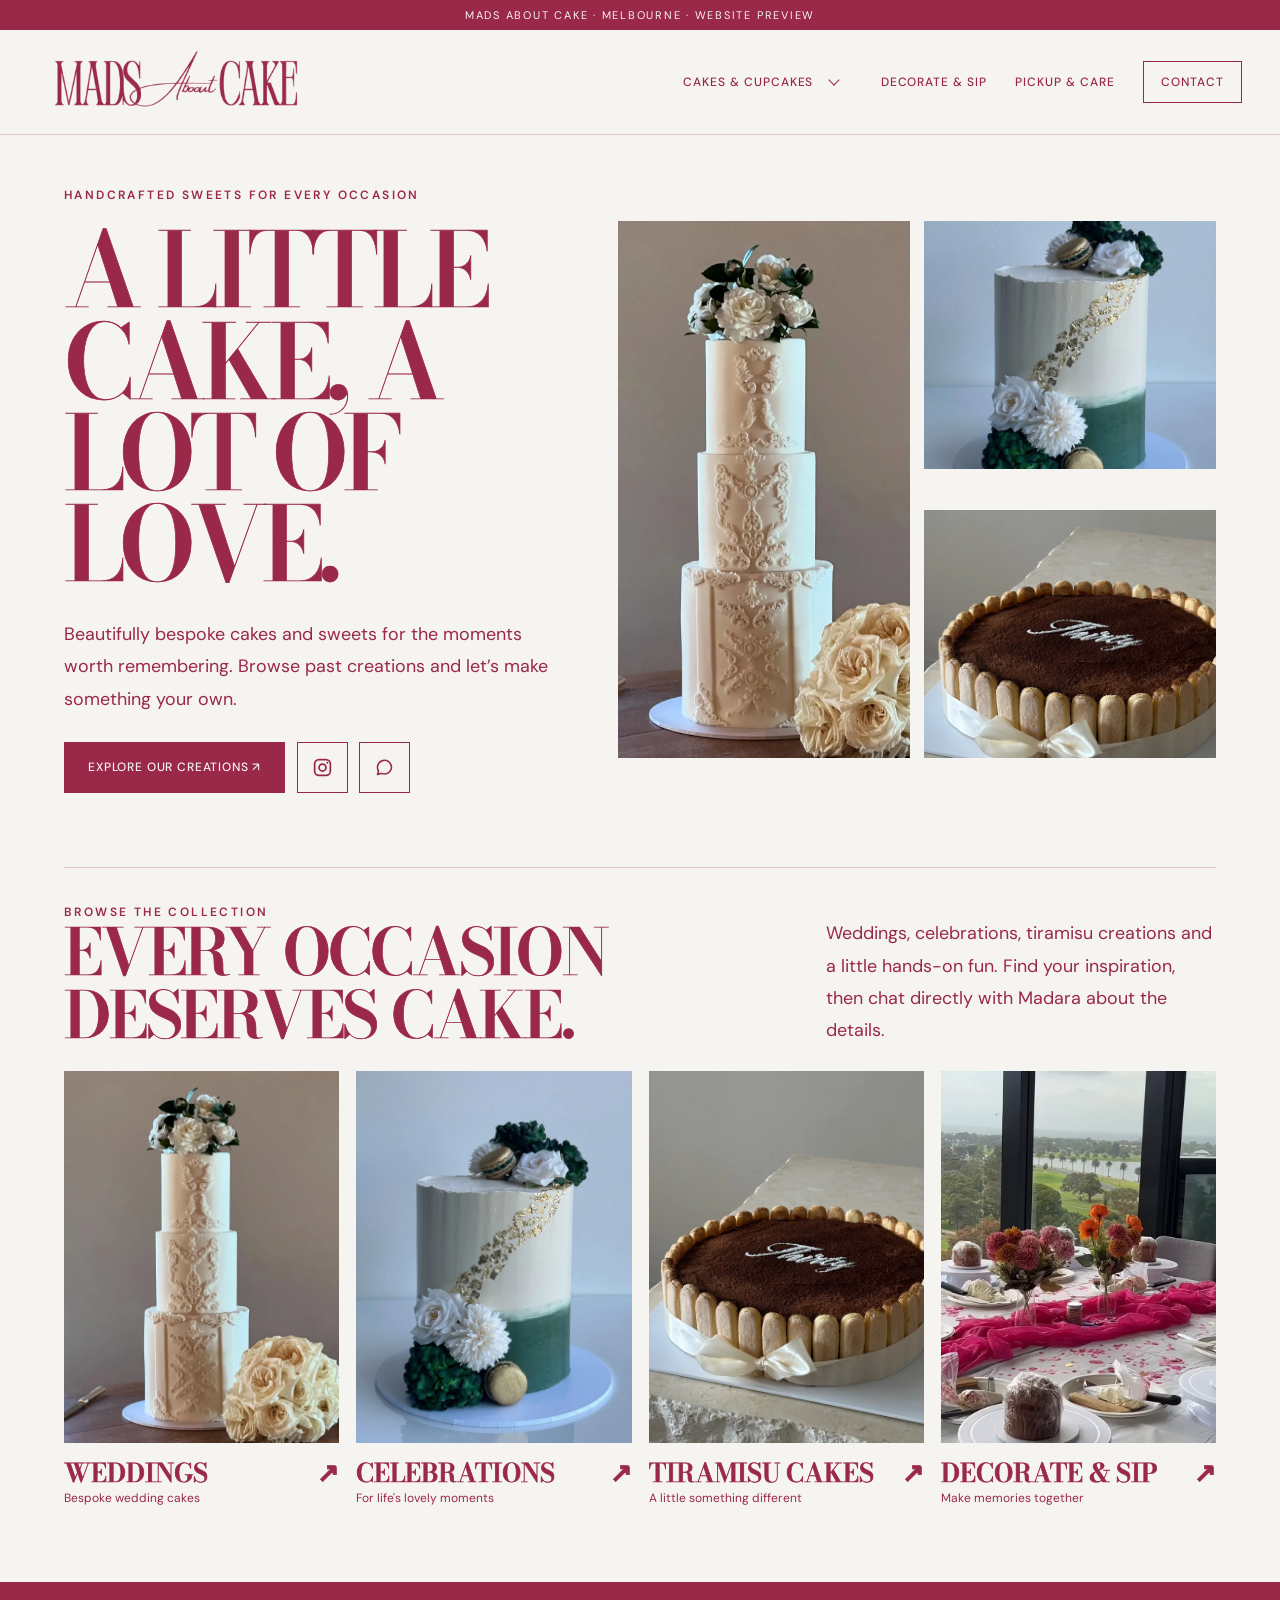
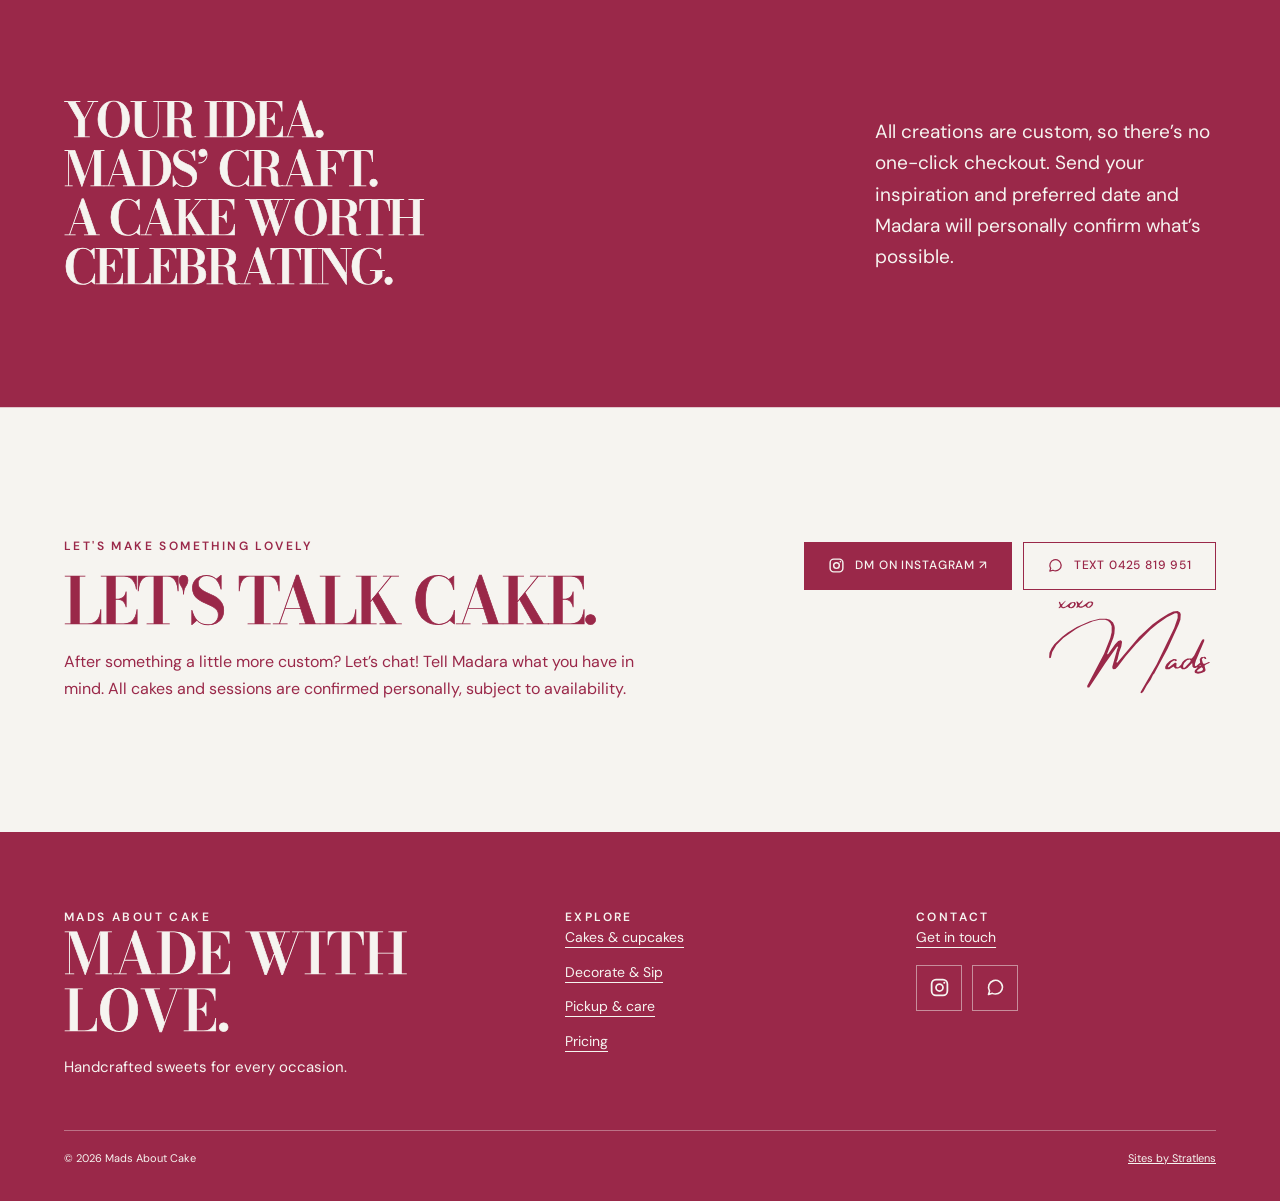
==== commit 2207732b: "Move Pricing link below Pickup and care in footer; remove from headers" ====
--- a/index.html
+++ b/index.html
@@ -1,4 +1,4 @@
-<!doctype html><html lang="en-AU"><head><meta charset="utf-8"><meta name="viewport" content="width=device-width,initial-scale=1"><meta name="robots" content="noindex,nofollow"><meta name="theme-color" content="#9A2849"><title>Bespoke cakes & celebrations | Mads About Cake</title><meta name="description" content="Refined, playful custom cakes, tiramisu creations and Decorate & Sip experiences in Melbourne. Enquire with Mads on Instagram."><link rel="icon" type="image/svg+xml" href="/assets/brand/monogram-set-2.svg?v=20261102-2"><link rel="stylesheet" href="/assets/brand-site.css?v=20261103-pricing1"><script src="/assets/brand-site.js?v=20261102-mobile4" defer></script></head><body><a class="skip-link" href="#main">Skip to content</a><div class="brand-topline">Mads About Cake · Melbourne · Website preview</div><header class="site-header"><div class="header-inner"><button type="button" class="mobile-nav-toggle" data-mobile-nav-toggle aria-label="Open navigation menu" aria-controls="mobile-site-menu" aria-expanded="false"><span class="mobile-nav-toggle__bars" aria-hidden="true"></span></button><a class="brand-link" href="/" aria-label="Mads About Cake home"><img src="/assets/brand/wordmark-set-2.svg?v=20261102-4" alt="Mads About Cake" width="250" height="68"></a><nav class="brand-links" aria-label="Main navigation"><div class="nav-cakes" data-cake-menu><a class="nav-cakes__main" href="/cakes/">Cakes &amp; cupcakes</a><button class="nav-cakes__toggle" type="button" aria-label="Show cake and cupcake categories" aria-controls="cakes-submenu" aria-expanded="false" data-cake-toggle><span class="nav-cakes__chevron" aria-hidden="true"></span></button><div class="nav-cakes__submenu" id="cakes-submenu" data-cake-panel hidden><a href="/cakes/">Explore all</a><a href="/weddings/">Weddings</a><a href="/celebrations/">Celebrations</a><a href="/tiramisu-cakes/">Tiramisu</a></div></div><a href="/decorate-and-sip/">Decorate &amp; Sip</a><a href="/cake-care/">Pickup &amp; care</a><a href="/pricing/">Prices</a><a href="/enquire/" class="contact-nav">Contact</a></nav><a class="mobile-header-contact" href="/enquire/" aria-label="Contact Mads About Cake" title="Contact Mads About Cake"><span class="mobile-header-contact__glyph" aria-hidden="true"></span></a></div><nav id="mobile-site-menu" class="mobile-site-menu" data-mobile-nav aria-label="Mobile navigation" hidden><div class="mobile-site-menu__inner"><div class="mobile-site-menu__group"><div class="mobile-site-menu__group-head"><a class="mobile-site-menu__group-link" href="/cakes/">Cakes &amp; cupcakes<span class="mobile-site-menu__all" aria-hidden="true">↗</span></a><button class="mobile-site-menu__group-toggle" type="button" data-mobile-cakes-toggle aria-label="Show cake categories" aria-expanded="false" aria-controls="mobile-cakes-submenu"><span class="mobile-site-menu__chevron" aria-hidden="true"></span></button></div><div id="mobile-cakes-submenu" class="mobile-site-menu__subnav" data-mobile-cakes-panel hidden><a href="/weddings/">Weddings<span aria-hidden="true">↗</span></a><a href="/celebrations/">Celebrations<span aria-hidden="true">↗</span></a><a href="/tiramisu-cakes/">Tiramisu<span aria-hidden="true">↗</span></a></div></div><div class="mobile-site-menu__primary"><a href="/decorate-and-sip/">Decorate &amp; Sip<span aria-hidden="true">↗</span></a><a href="/cake-care/">Pickup &amp; care<span aria-hidden="true">↗</span></a><a href="/pricing/">Prices<span aria-hidden="true">↗</span></a><a href="/enquire/">Contact<span aria-hidden="true">↗</span></a></div></div></nav></header><div class="mobile-menu-backdrop" data-mobile-backdrop hidden></div><main id="main"><section class="hero"><div class="container hero-grid"><div class="hero-copy"><p class="eyebrow">Handcrafted sweets for every occasion</p><h1 class="display">A little cake, a lot of love.</h1><p class="copy">Beautifully bespoke cakes and sweets for the moments worth remembering. Browse past creations and let’s make something your own.</p><div class="hero-actions"><a class="btn" href="/cakes/">Explore our creations ↗</a><nav class="hero-contact-icons" aria-label="Quick contact"><a class="hero-contact-icons__link hero-contact-icons__link--instagram" data-ig-contact href="https://ig.me/m/madsaboutcake" target="_blank" rel="noopener noreferrer" aria-label="Direct message Mads on Instagram" title="DM on Instagram"><span aria-hidden="true"></span></a><a class="hero-contact-icons__link hero-contact-icons__link--message" href="sms:+61425819951" aria-label="Text Mads on 0425 819 951" title="Text 0425 819 951"><span aria-hidden="true"></span></a></nav></div></div><div class="hero-art"><div class="hero-large"><img src="/assets/featured-25/DJjIJNxB1ap-M324.webp" alt="Original ornate three-tier ivory wedding cake by Mads" loading="eager"></div><div class="hero-small"><img src="/assets/featured-25/DA-B4huhKQ4-M103.webp" alt="Original green botanical birthday cake by Mads" loading="eager"></div><div class="hero-small"><img src="/assets/gallery-final-covers/DcqRbBLIFnH-photo-3.webp" alt="Original tiramisu letter cake by Mads" loading="lazy"></div></div></div></section>
+<!doctype html><html lang="en-AU"><head><meta charset="utf-8"><meta name="viewport" content="width=device-width,initial-scale=1"><meta name="robots" content="noindex,nofollow"><meta name="theme-color" content="#9A2849"><title>Bespoke cakes & celebrations | Mads About Cake</title><meta name="description" content="Refined, playful custom cakes, tiramisu creations and Decorate & Sip experiences in Melbourne. Enquire with Mads on Instagram."><link rel="icon" type="image/svg+xml" href="/assets/brand/monogram-set-2.svg?v=20261102-2"><link rel="stylesheet" href="/assets/brand-site.css?v=20261103-pricing1"><script src="/assets/brand-site.js?v=20261102-mobile4" defer></script></head><body><a class="skip-link" href="#main">Skip to content</a><div class="brand-topline">Mads About Cake · Melbourne · Website preview</div><header class="site-header"><div class="header-inner"><button type="button" class="mobile-nav-toggle" data-mobile-nav-toggle aria-label="Open navigation menu" aria-controls="mobile-site-menu" aria-expanded="false"><span class="mobile-nav-toggle__bars" aria-hidden="true"></span></button><a class="brand-link" href="/" aria-label="Mads About Cake home"><img src="/assets/brand/wordmark-set-2.svg?v=20261102-4" alt="Mads About Cake" width="250" height="68"></a><nav class="brand-links" aria-label="Main navigation"><div class="nav-cakes" data-cake-menu><a class="nav-cakes__main" href="/cakes/">Cakes &amp; cupcakes</a><button class="nav-cakes__toggle" type="button" aria-label="Show cake and cupcake categories" aria-controls="cakes-submenu" aria-expanded="false" data-cake-toggle><span class="nav-cakes__chevron" aria-hidden="true"></span></button><div class="nav-cakes__submenu" id="cakes-submenu" data-cake-panel hidden><a href="/cakes/">Explore all</a><a href="/weddings/">Weddings</a><a href="/celebrations/">Celebrations</a><a href="/tiramisu-cakes/">Tiramisu</a></div></div><a href="/decorate-and-sip/">Decorate &amp; Sip</a><a href="/cake-care/">Pickup &amp; care</a><a href="/enquire/" class="contact-nav">Contact</a></nav><a class="mobile-header-contact" href="/enquire/" aria-label="Contact Mads About Cake" title="Contact Mads About Cake"><span class="mobile-header-contact__glyph" aria-hidden="true"></span></a></div><nav id="mobile-site-menu" class="mobile-site-menu" data-mobile-nav aria-label="Mobile navigation" hidden><div class="mobile-site-menu__inner"><div class="mobile-site-menu__group"><div class="mobile-site-menu__group-head"><a class="mobile-site-menu__group-link" href="/cakes/">Cakes &amp; cupcakes<span class="mobile-site-menu__all" aria-hidden="true">↗</span></a><button class="mobile-site-menu__group-toggle" type="button" data-mobile-cakes-toggle aria-label="Show cake categories" aria-expanded="false" aria-controls="mobile-cakes-submenu"><span class="mobile-site-menu__chevron" aria-hidden="true"></span></button></div><div id="mobile-cakes-submenu" class="mobile-site-menu__subnav" data-mobile-cakes-panel hidden><a href="/weddings/">Weddings<span aria-hidden="true">↗</span></a><a href="/celebrations/">Celebrations<span aria-hidden="true">↗</span></a><a href="/tiramisu-cakes/">Tiramisu<span aria-hidden="true">↗</span></a></div></div><div class="mobile-site-menu__primary"><a href="/decorate-and-sip/">Decorate &amp; Sip<span aria-hidden="true">↗</span></a><a href="/cake-care/">Pickup &amp; care<span aria-hidden="true">↗</span></a><a href="/enquire/">Contact<span aria-hidden="true">↗</span></a></div></div></nav></header><div class="mobile-menu-backdrop" data-mobile-backdrop hidden></div><main id="main"><section class="hero"><div class="container hero-grid"><div class="hero-copy"><p class="eyebrow">Handcrafted sweets for every occasion</p><h1 class="display">A little cake, a lot of love.</h1><p class="copy">Beautifully bespoke cakes and sweets for the moments worth remembering. Browse past creations and let’s make something your own.</p><div class="hero-actions"><a class="btn" href="/cakes/">Explore our creations ↗</a><nav class="hero-contact-icons" aria-label="Quick contact"><a class="hero-contact-icons__link hero-contact-icons__link--instagram" data-ig-contact href="https://ig.me/m/madsaboutcake" target="_blank" rel="noopener noreferrer" aria-label="Direct message Mads on Instagram" title="DM on Instagram"><span aria-hidden="true"></span></a><a class="hero-contact-icons__link hero-contact-icons__link--message" href="sms:+61425819951" aria-label="Text Mads on 0425 819 951" title="Text 0425 819 951"><span aria-hidden="true"></span></a></nav></div></div><div class="hero-art"><div class="hero-large"><img src="/assets/featured-25/DJjIJNxB1ap-M324.webp" alt="Original ornate three-tier ivory wedding cake by Mads" loading="eager"></div><div class="hero-small"><img src="/assets/featured-25/DA-B4huhKQ4-M103.webp" alt="Original green botanical birthday cake by Mads" loading="eager"></div><div class="hero-small"><img src="/assets/gallery-final-covers/DcqRbBLIFnH-photo-3.webp" alt="Original tiramisu letter cake by Mads" loading="lazy"></div></div></div></section>
 <section class="section"><div class="container"><div class="editorial-rule"></div><div class="intro-row"><div><p class="eyebrow">Browse the collection</p><h2 class="section-title">Every occasion<br>deserves cake.</h2></div><p class="copy">Weddings, celebrations, tiramisu creations and a little hands-on fun. Find your inspiration, then chat directly with Madara about the details.</p></div><div class="category-grid"><a class="category-card" href="/weddings/"><div class="category-card__image"><img src="/assets/featured-25/DJjIJNxB1ap-M324.webp" alt="Three-tier wedding cake decorated with ivory piping and flowers" loading="lazy"></div><div class="category-card__name">Weddings<span aria-hidden="true">↗</span></div><p class="category-card__note">Bespoke wedding cakes</p></a><a class="category-card" href="/celebrations/"><div class="category-card__image"><img src="/assets/featured-25/DA-B4huhKQ4-M103.webp" alt="Green and cream birthday cake with matching flowers" loading="lazy"></div><div class="category-card__name">Celebrations<span aria-hidden="true">↗</span></div><p class="category-card__note">For life's lovely moments</p></a><a class="category-card" href="/tiramisu-cakes/"><div class="category-card__image"><img src="/assets/gallery-final-covers/DcqRbBLIFnH-photo-3.webp" alt="Original tiramisu letter cake made by Mads About Cake" loading="lazy"></div><div class="category-card__name">Tiramisu cakes<span aria-hidden="true">↗</span></div><p class="category-card__note">A little something different</p></a><a class="category-card" href="/decorate-and-sip/"><div class="category-card__image"><img src="/assets/workshops/DSR06gjEgJK-no-visible-faces.webp" alt="Mads' real cake-decorating group session with florals" loading="lazy"></div><div class="category-card__name">Decorate & Sip<span aria-hidden="true">↗</span></div><p class="category-card__note">Make memories together</p></a></div></div></section>
 <section class="section statement"><div class="container statement-grid"><h2 class="section-title statement-title"><span class="statement-line">Your idea.</span> <span class="statement-line">Mads’ craft.</span> <span class="statement-line">A cake worth</span> <span class="statement-line">celebrating.</span></h2><div><p>All creations are custom, so there’s no one-click checkout. Send your inspiration and preferred date and Madara will personally confirm what’s possible.</p></div></div></section>
-<section class="contact-strip"><div class="container contact-strip__inner"><div><p class="eyebrow">Let's make something lovely</p><h2 class="section-title">Let's talk cake.</h2><p>After something a little more custom? Let’s chat! Tell Madara what you have in mind. All cakes and sessions are confirmed personally, subject to availability.</p></div><div><div class="btns"><a class="btn" data-ig-contact href="https://ig.me/m/madsaboutcake" target="_blank" rel="noopener noreferrer">DM on Instagram ↗</a><a class="btn btn-outline" data-mobile-link href="sms:+61425819951">Text 0425 819 951</a></div><img class="contact-signature" src="/assets/brand/xoxo-mads-preview.svg" width="220" height="131" loading="lazy" alt="xoxo Mads" title="Temporary preview artwork; final signature export pending"><p class="mobile-pending" data-mobile-pending></p></div></div></section></main><footer class="brand-footer"><div class="container"><div class="footer-cols"><div><p class="eyebrow" style="color:var(--cream)">Mads About Cake</p><h2 class="footer-heading">Made with love.</h2><p class="footer-tagline">Handcrafted sweets for every occasion.</p></div><div><p class="eyebrow" style="color:var(--cream)">Explore</p><nav aria-label="Footer explore"><a href="/cakes/">Cakes &amp; cupcakes</a><a href="/pricing/">Prices</a><a href="/decorate-and-sip/">Decorate &amp; Sip</a><a href="/cake-care/">Pickup &amp; care</a></nav></div><div><p class="eyebrow" style="color:var(--cream)">Contact</p><nav aria-label="Footer contact"><a href="/enquire/">Get in touch</a></nav><div class="footer-contact-icons" aria-label="Quick contact options"><a class="footer-contact-icons__link" href="https://ig.me/m/madsaboutcake" target="_blank" rel="noopener noreferrer" aria-label="DM on Instagram" title="DM on Instagram"><span class="footer-contact-icons__glyph footer-contact-icons__glyph--instagram" aria-hidden="true"></span></a><a class="footer-contact-icons__link" href="sms:+61425819951" aria-label="Text 0425 819 951" title="Text 0425 819 951"><span class="footer-contact-icons__glyph footer-contact-icons__glyph--message" aria-hidden="true"></span></a></div></div></div><div class="footer-bottom"><span>© 2026 Mads About Cake</span><a href="https://www.stratlens.com/websites/" target="_blank" rel="noopener noreferrer">Sites by Stratlens</a></div></div></footer></body></html>+<section class="contact-strip"><div class="container contact-strip__inner"><div><p class="eyebrow">Let's make something lovely</p><h2 class="section-title">Let's talk cake.</h2><p>After something a little more custom? Let’s chat! Tell Madara what you have in mind. All cakes and sessions are confirmed personally, subject to availability.</p></div><div><div class="btns"><a class="btn" data-ig-contact href="https://ig.me/m/madsaboutcake" target="_blank" rel="noopener noreferrer">DM on Instagram ↗</a><a class="btn btn-outline" data-mobile-link href="sms:+61425819951">Text 0425 819 951</a></div><img class="contact-signature" src="/assets/brand/xoxo-mads-preview.svg" width="220" height="131" loading="lazy" alt="xoxo Mads" title="Temporary preview artwork; final signature export pending"><p class="mobile-pending" data-mobile-pending></p></div></div></section></main><footer class="brand-footer"><div class="container"><div class="footer-cols"><div><p class="eyebrow" style="color:var(--cream)">Mads About Cake</p><h2 class="footer-heading">Made with love.</h2><p class="footer-tagline">Handcrafted sweets for every occasion.</p></div><div><p class="eyebrow" style="color:var(--cream)">Explore</p><nav aria-label="Footer explore"><a href="/cakes/">Cakes &amp; cupcakes</a><a href="/decorate-and-sip/">Decorate &amp; Sip</a><a href="/cake-care/">Pickup &amp; care</a><a href="/pricing/">Pricing</a></nav></div><div><p class="eyebrow" style="color:var(--cream)">Contact</p><nav aria-label="Footer contact"><a href="/enquire/">Get in touch</a></nav><div class="footer-contact-icons" aria-label="Quick contact options"><a class="footer-contact-icons__link" href="https://ig.me/m/madsaboutcake" target="_blank" rel="noopener noreferrer" aria-label="DM on Instagram" title="DM on Instagram"><span class="footer-contact-icons__glyph footer-contact-icons__glyph--instagram" aria-hidden="true"></span></a><a class="footer-contact-icons__link" href="sms:+61425819951" aria-label="Text 0425 819 951" title="Text 0425 819 951"><span class="footer-contact-icons__glyph footer-contact-icons__glyph--message" aria-hidden="true"></span></a></div></div></div><div class="footer-bottom"><span>© 2026 Mads About Cake</span><a href="https://www.stratlens.com/websites/" target="_blank" rel="noopener noreferrer">Sites by Stratlens</a></div></div></footer></body></html>
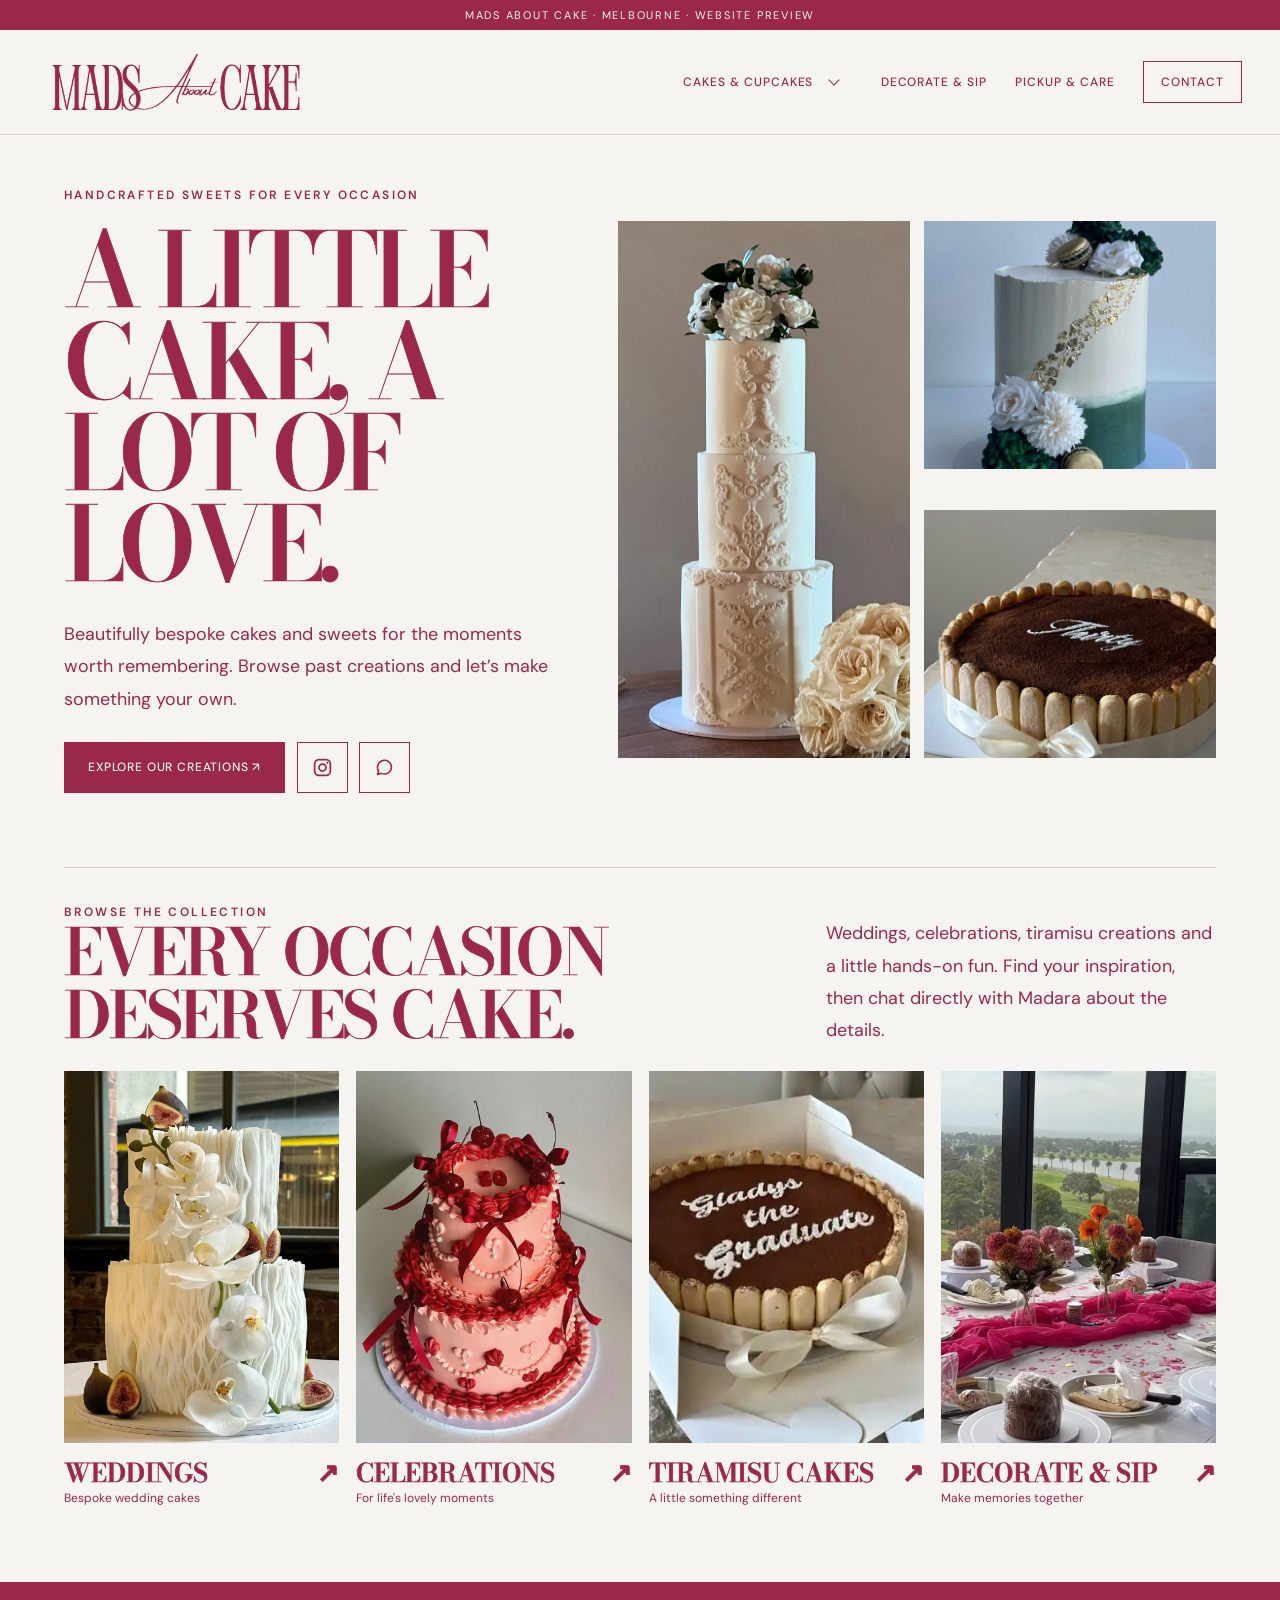
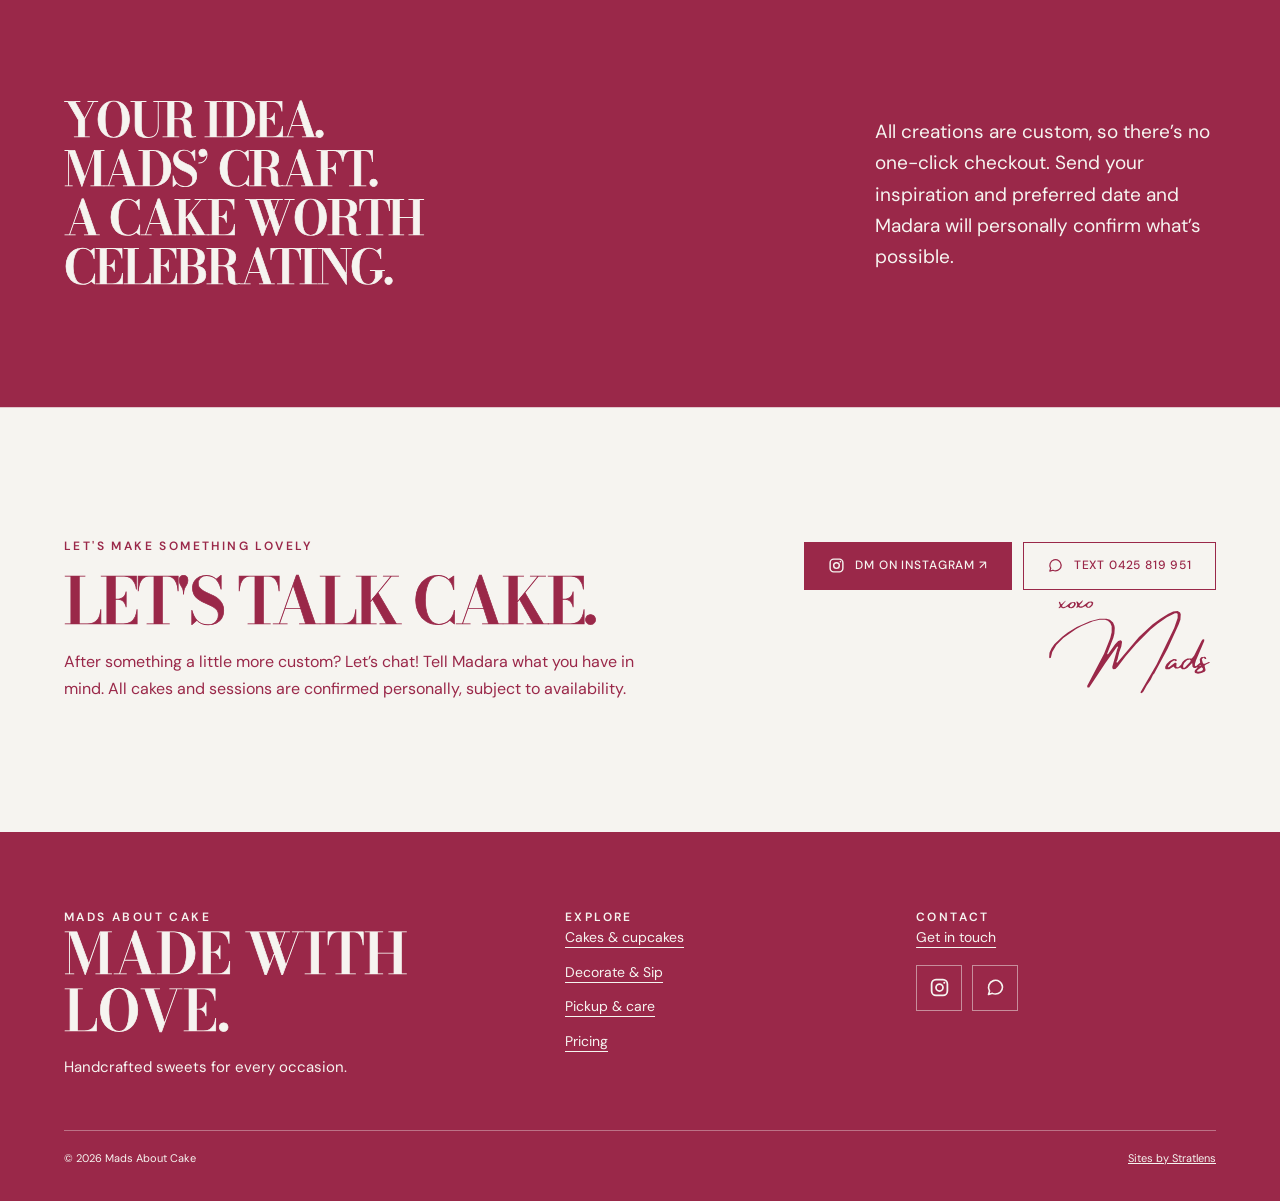
==== commit d9385900: "Polish brand assets, de-duplicate category photos and standardise pricing contact" ====
--- a/index.html
+++ b/index.html
@@ -1,4 +1,4 @@
-<!doctype html><html lang="en-AU"><head><meta charset="utf-8"><meta name="viewport" content="width=device-width,initial-scale=1"><meta name="robots" content="noindex,nofollow"><meta name="theme-color" content="#9A2849"><title>Bespoke cakes & celebrations | Mads About Cake</title><meta name="description" content="Refined, playful custom cakes, tiramisu creations and Decorate & Sip experiences in Melbourne. Enquire with Mads on Instagram."><link rel="icon" type="image/svg+xml" href="/assets/brand/monogram-set-2.svg?v=20261102-2"><link rel="stylesheet" href="/assets/brand-site.css?v=20261103-pricing1"><script src="/assets/brand-site.js?v=20261102-mobile4" defer></script></head><body><a class="skip-link" href="#main">Skip to content</a><div class="brand-topline">Mads About Cake · Melbourne · Website preview</div><header class="site-header"><div class="header-inner"><button type="button" class="mobile-nav-toggle" data-mobile-nav-toggle aria-label="Open navigation menu" aria-controls="mobile-site-menu" aria-expanded="false"><span class="mobile-nav-toggle__bars" aria-hidden="true"></span></button><a class="brand-link" href="/" aria-label="Mads About Cake home"><img src="/assets/brand/wordmark-set-2.svg?v=20261102-4" alt="Mads About Cake" width="250" height="68"></a><nav class="brand-links" aria-label="Main navigation"><div class="nav-cakes" data-cake-menu><a class="nav-cakes__main" href="/cakes/">Cakes &amp; cupcakes</a><button class="nav-cakes__toggle" type="button" aria-label="Show cake and cupcake categories" aria-controls="cakes-submenu" aria-expanded="false" data-cake-toggle><span class="nav-cakes__chevron" aria-hidden="true"></span></button><div class="nav-cakes__submenu" id="cakes-submenu" data-cake-panel hidden><a href="/cakes/">Explore all</a><a href="/weddings/">Weddings</a><a href="/celebrations/">Celebrations</a><a href="/tiramisu-cakes/">Tiramisu</a></div></div><a href="/decorate-and-sip/">Decorate &amp; Sip</a><a href="/cake-care/">Pickup &amp; care</a><a href="/enquire/" class="contact-nav">Contact</a></nav><a class="mobile-header-contact" href="/enquire/" aria-label="Contact Mads About Cake" title="Contact Mads About Cake"><span class="mobile-header-contact__glyph" aria-hidden="true"></span></a></div><nav id="mobile-site-menu" class="mobile-site-menu" data-mobile-nav aria-label="Mobile navigation" hidden><div class="mobile-site-menu__inner"><div class="mobile-site-menu__group"><div class="mobile-site-menu__group-head"><a class="mobile-site-menu__group-link" href="/cakes/">Cakes &amp; cupcakes<span class="mobile-site-menu__all" aria-hidden="true">↗</span></a><button class="mobile-site-menu__group-toggle" type="button" data-mobile-cakes-toggle aria-label="Show cake categories" aria-expanded="false" aria-controls="mobile-cakes-submenu"><span class="mobile-site-menu__chevron" aria-hidden="true"></span></button></div><div id="mobile-cakes-submenu" class="mobile-site-menu__subnav" data-mobile-cakes-panel hidden><a href="/weddings/">Weddings<span aria-hidden="true">↗</span></a><a href="/celebrations/">Celebrations<span aria-hidden="true">↗</span></a><a href="/tiramisu-cakes/">Tiramisu<span aria-hidden="true">↗</span></a></div></div><div class="mobile-site-menu__primary"><a href="/decorate-and-sip/">Decorate &amp; Sip<span aria-hidden="true">↗</span></a><a href="/cake-care/">Pickup &amp; care<span aria-hidden="true">↗</span></a><a href="/enquire/">Contact<span aria-hidden="true">↗</span></a></div></div></nav></header><div class="mobile-menu-backdrop" data-mobile-backdrop hidden></div><main id="main"><section class="hero"><div class="container hero-grid"><div class="hero-copy"><p class="eyebrow">Handcrafted sweets for every occasion</p><h1 class="display">A little cake, a lot of love.</h1><p class="copy">Beautifully bespoke cakes and sweets for the moments worth remembering. Browse past creations and let’s make something your own.</p><div class="hero-actions"><a class="btn" href="/cakes/">Explore our creations ↗</a><nav class="hero-contact-icons" aria-label="Quick contact"><a class="hero-contact-icons__link hero-contact-icons__link--instagram" data-ig-contact href="https://ig.me/m/madsaboutcake" target="_blank" rel="noopener noreferrer" aria-label="Direct message Mads on Instagram" title="DM on Instagram"><span aria-hidden="true"></span></a><a class="hero-contact-icons__link hero-contact-icons__link--message" href="sms:+61425819951" aria-label="Text Mads on 0425 819 951" title="Text 0425 819 951"><span aria-hidden="true"></span></a></nav></div></div><div class="hero-art"><div class="hero-large"><img src="/assets/featured-25/DJjIJNxB1ap-M324.webp" alt="Original ornate three-tier ivory wedding cake by Mads" loading="eager"></div><div class="hero-small"><img src="/assets/featured-25/DA-B4huhKQ4-M103.webp" alt="Original green botanical birthday cake by Mads" loading="eager"></div><div class="hero-small"><img src="/assets/gallery-final-covers/DcqRbBLIFnH-photo-3.webp" alt="Original tiramisu letter cake by Mads" loading="lazy"></div></div></div></section>
-<section class="section"><div class="container"><div class="editorial-rule"></div><div class="intro-row"><div><p class="eyebrow">Browse the collection</p><h2 class="section-title">Every occasion<br>deserves cake.</h2></div><p class="copy">Weddings, celebrations, tiramisu creations and a little hands-on fun. Find your inspiration, then chat directly with Madara about the details.</p></div><div class="category-grid"><a class="category-card" href="/weddings/"><div class="category-card__image"><img src="/assets/featured-25/DJjIJNxB1ap-M324.webp" alt="Three-tier wedding cake decorated with ivory piping and flowers" loading="lazy"></div><div class="category-card__name">Weddings<span aria-hidden="true">↗</span></div><p class="category-card__note">Bespoke wedding cakes</p></a><a class="category-card" href="/celebrations/"><div class="category-card__image"><img src="/assets/featured-25/DA-B4huhKQ4-M103.webp" alt="Green and cream birthday cake with matching flowers" loading="lazy"></div><div class="category-card__name">Celebrations<span aria-hidden="true">↗</span></div><p class="category-card__note">For life's lovely moments</p></a><a class="category-card" href="/tiramisu-cakes/"><div class="category-card__image"><img src="/assets/gallery-final-covers/DcqRbBLIFnH-photo-3.webp" alt="Original tiramisu letter cake made by Mads About Cake" loading="lazy"></div><div class="category-card__name">Tiramisu cakes<span aria-hidden="true">↗</span></div><p class="category-card__note">A little something different</p></a><a class="category-card" href="/decorate-and-sip/"><div class="category-card__image"><img src="/assets/workshops/DSR06gjEgJK-no-visible-faces.webp" alt="Mads' real cake-decorating group session with florals" loading="lazy"></div><div class="category-card__name">Decorate & Sip<span aria-hidden="true">↗</span></div><p class="category-card__note">Make memories together</p></a></div></div></section>
+<!doctype html><html lang="en-AU"><head><meta charset="utf-8"><meta name="viewport" content="width=device-width,initial-scale=1"><meta name="robots" content="noindex,nofollow"><meta name="theme-color" content="#9A2849"><title>Bespoke cakes & celebrations | Mads About Cake</title><meta name="description" content="Refined, playful custom cakes, tiramisu creations and Decorate & Sip experiences in Melbourne. Enquire with Mads on Instagram."><link rel="icon" type="image/png" href="/assets/brand/monogram-owner-transparent.png?v=20261105-brand1"><link rel="stylesheet" href="/assets/brand-site.css?v=20261105-brand1"><script src="/assets/brand-site.js?v=20261102-mobile4" defer></script></head><body><a class="skip-link" href="#main">Skip to content</a><div class="brand-topline">Mads About Cake · Melbourne · Website preview</div><header class="site-header"><div class="header-inner"><button type="button" class="mobile-nav-toggle" data-mobile-nav-toggle aria-label="Open navigation menu" aria-controls="mobile-site-menu" aria-expanded="false"><span class="mobile-nav-toggle__bars" aria-hidden="true"></span></button><a class="brand-link" href="/" aria-label="Mads About Cake home"><img src="/assets/brand/wordmark-owner-transparent.png?v=20261105-brand1" alt="Mads About Cake" width="250" height="62"></a><nav class="brand-links" aria-label="Main navigation"><div class="nav-cakes" data-cake-menu><a class="nav-cakes__main" href="/cakes/">Cakes &amp; cupcakes</a><button class="nav-cakes__toggle" type="button" aria-label="Show cake and cupcake categories" aria-controls="cakes-submenu" aria-expanded="false" data-cake-toggle><span class="nav-cakes__chevron" aria-hidden="true"></span></button><div class="nav-cakes__submenu" id="cakes-submenu" data-cake-panel hidden><a href="/cakes/">Explore all</a><a href="/weddings/">Weddings</a><a href="/celebrations/">Celebrations</a><a href="/tiramisu-cakes/">Tiramisu</a></div></div><a href="/decorate-and-sip/">Decorate &amp; Sip</a><a href="/cake-care/">Pickup &amp; care</a><a href="/enquire/" class="contact-nav">Contact</a></nav><a class="mobile-header-contact" href="/enquire/" aria-label="Contact Mads About Cake" title="Contact Mads About Cake"><span class="mobile-header-contact__glyph" aria-hidden="true"></span></a></div><nav id="mobile-site-menu" class="mobile-site-menu" data-mobile-nav aria-label="Mobile navigation" hidden><div class="mobile-site-menu__inner"><div class="mobile-site-menu__group"><div class="mobile-site-menu__group-head"><a class="mobile-site-menu__group-link" href="/cakes/">Cakes &amp; cupcakes<span class="mobile-site-menu__all" aria-hidden="true">↗</span></a><button class="mobile-site-menu__group-toggle" type="button" data-mobile-cakes-toggle aria-label="Show cake categories" aria-expanded="false" aria-controls="mobile-cakes-submenu"><span class="mobile-site-menu__chevron" aria-hidden="true"></span></button></div><div id="mobile-cakes-submenu" class="mobile-site-menu__subnav" data-mobile-cakes-panel hidden><a href="/weddings/">Weddings<span aria-hidden="true">↗</span></a><a href="/celebrations/">Celebrations<span aria-hidden="true">↗</span></a><a href="/tiramisu-cakes/">Tiramisu<span aria-hidden="true">↗</span></a></div></div><div class="mobile-site-menu__primary"><a href="/decorate-and-sip/">Decorate &amp; Sip<span aria-hidden="true">↗</span></a><a href="/cake-care/">Pickup &amp; care<span aria-hidden="true">↗</span></a><a href="/enquire/">Contact<span aria-hidden="true">↗</span></a></div></div></nav></header><div class="mobile-menu-backdrop" data-mobile-backdrop hidden></div><main id="main"><section class="hero"><div class="container hero-grid"><div class="hero-copy"><p class="eyebrow">Handcrafted sweets for every occasion</p><h1 class="display">A little cake, a lot of love.</h1><p class="copy">Beautifully bespoke cakes and sweets for the moments worth remembering. Browse past creations and let’s make something your own.</p><div class="hero-actions"><a class="btn" href="/cakes/">Explore our creations ↗</a><nav class="hero-contact-icons" aria-label="Quick contact"><a class="hero-contact-icons__link hero-contact-icons__link--instagram" data-ig-contact href="https://ig.me/m/madsaboutcake" target="_blank" rel="noopener noreferrer" aria-label="Direct message Mads on Instagram" title="DM on Instagram"><span aria-hidden="true"></span></a><a class="hero-contact-icons__link hero-contact-icons__link--message" href="sms:+61425819951" aria-label="Text Mads on 0425 819 951" title="Text 0425 819 951"><span aria-hidden="true"></span></a></nav></div></div><div class="hero-art"><div class="hero-large"><img src="/assets/featured-25/DJjIJNxB1ap-M324.webp" alt="Original ornate three-tier ivory wedding cake by Mads" loading="eager"></div><div class="hero-small"><img src="/assets/featured-25/DA-B4huhKQ4-M103.webp" alt="Original green botanical birthday cake by Mads" loading="eager"></div><div class="hero-small"><img src="/assets/gallery-final-covers/DcqRbBLIFnH-photo-3.webp" alt="Original tiramisu letter cake by Mads" loading="lazy"></div></div></div></section>
+<section class="section"><div class="container"><div class="editorial-rule"></div><div class="intro-row"><div><p class="eyebrow">Browse the collection</p><h2 class="section-title">Every occasion<br>deserves cake.</h2></div><p class="copy">Weddings, celebrations, tiramisu creations and a little hands-on fun. Find your inspiration, then chat directly with Madara about the details.</p></div><div class="category-grid"><a class="category-card" href="/weddings/"><div class="category-card__image"><img src="/assets/gallery-30/DYJ42NMkqlU-M618.webp" alt="Mads’ textured wedding cake with white orchids and fresh figs" loading="lazy"></div><div class="category-card__name">Weddings<span aria-hidden="true">↗</span></div><p class="category-card__note">Bespoke wedding cakes</p></a><a class="category-card" href="/celebrations/"><div class="category-card__image"><img src="/assets/gallery-30/DCv93Blhb1I-M182.webp" alt="Mads’ pink and crimson cherry-topped vintage two-tier birthday cake" loading="lazy"></div><div class="category-card__name">Celebrations<span aria-hidden="true">↗</span></div><p class="category-card__note">For life's lovely moments</p></a><a class="category-card" href="/tiramisu-cakes/"><div class="category-card__image"><img src="/assets/gallery-final-covers/DeoN1h7PHzB-owner.webp" alt="Mads’ personalised Gladys the Graduate tiramisu with ladyfinger sides and satin ribbon" loading="lazy"></div><div class="category-card__name">Tiramisu cakes<span aria-hidden="true">↗</span></div><p class="category-card__note">A little something different</p></a><a class="category-card" href="/decorate-and-sip/"><div class="category-card__image"><img src="/assets/workshops/DSR06gjEgJK-no-visible-faces.webp" alt="Mads' real cake-decorating group session with florals" loading="lazy"></div><div class="category-card__name">Decorate & Sip<span aria-hidden="true">↗</span></div><p class="category-card__note">Make memories together</p></a></div></div></section>
 <section class="section statement"><div class="container statement-grid"><h2 class="section-title statement-title"><span class="statement-line">Your idea.</span> <span class="statement-line">Mads’ craft.</span> <span class="statement-line">A cake worth</span> <span class="statement-line">celebrating.</span></h2><div><p>All creations are custom, so there’s no one-click checkout. Send your inspiration and preferred date and Madara will personally confirm what’s possible.</p></div></div></section>
 <section class="contact-strip"><div class="container contact-strip__inner"><div><p class="eyebrow">Let's make something lovely</p><h2 class="section-title">Let's talk cake.</h2><p>After something a little more custom? Let’s chat! Tell Madara what you have in mind. All cakes and sessions are confirmed personally, subject to availability.</p></div><div><div class="btns"><a class="btn" data-ig-contact href="https://ig.me/m/madsaboutcake" target="_blank" rel="noopener noreferrer">DM on Instagram ↗</a><a class="btn btn-outline" data-mobile-link href="sms:+61425819951">Text 0425 819 951</a></div><img class="contact-signature" src="/assets/brand/xoxo-mads-preview.svg" width="220" height="131" loading="lazy" alt="xoxo Mads" title="Temporary preview artwork; final signature export pending"><p class="mobile-pending" data-mobile-pending></p></div></div></section></main><footer class="brand-footer"><div class="container"><div class="footer-cols"><div><p class="eyebrow" style="color:var(--cream)">Mads About Cake</p><h2 class="footer-heading">Made with love.</h2><p class="footer-tagline">Handcrafted sweets for every occasion.</p></div><div><p class="eyebrow" style="color:var(--cream)">Explore</p><nav aria-label="Footer explore"><a href="/cakes/">Cakes &amp; cupcakes</a><a href="/decorate-and-sip/">Decorate &amp; Sip</a><a href="/cake-care/">Pickup &amp; care</a><a href="/pricing/">Pricing</a></nav></div><div><p class="eyebrow" style="color:var(--cream)">Contact</p><nav aria-label="Footer contact"><a href="/enquire/">Get in touch</a></nav><div class="footer-contact-icons" aria-label="Quick contact options"><a class="footer-contact-icons__link" href="https://ig.me/m/madsaboutcake" target="_blank" rel="noopener noreferrer" aria-label="DM on Instagram" title="DM on Instagram"><span class="footer-contact-icons__glyph footer-contact-icons__glyph--instagram" aria-hidden="true"></span></a><a class="footer-contact-icons__link" href="sms:+61425819951" aria-label="Text 0425 819 951" title="Text 0425 819 951"><span class="footer-contact-icons__glyph footer-contact-icons__glyph--message" aria-hidden="true"></span></a></div></div></div><div class="footer-bottom"><span>© 2026 Mads About Cake</span><a href="https://www.stratlens.com/websites/" target="_blank" rel="noopener noreferrer">Sites by Stratlens</a></div></div></footer></body></html>
--- a/assets/brand-site.css
+++ b/assets/brand-site.css
@@ -251,7 +251,7 @@
 
 /* Owner mobile refinement 2 — accessible nested menu, typography, measured spacing.
    Exact official crimson/cream retained; no alternative colours or fonts introduced. */
-.brand-link img{mix-blend-mode:multiply}
+/* Brand artwork must retain its real transparency, never CSS multiply blending. */
 .brand-footer{margin-top:0;padding:clamp(55px,6vw,85px) 0 33px}
 .footer-cols{gap:clamp(28px,4vw,58px);align-items:start}
 .footer-heading{font-size:clamp(43px,4.4vw,64px)}
@@ -328,7 +328,7 @@
 }
 
 /* November 2026 finishing pass: authentic transparent logo and refined proportions. */
-.brand-link img{mix-blend-mode:normal}
+.brand-link img{mix-blend-mode:normal;object-fit:contain;image-rendering:auto;filter:none}
 .hero-contact-icons{display:flex;align-items:center;gap:11px;margin-top:5px}
 .hero-contact-icons__link{width:51px;height:51px;display:inline-flex;align-items:center;justify-content:center;border:1px solid var(--crimson);color:var(--crimson);background:transparent;text-decoration:none;transition:background .2s ease,color .2s ease,border-color .2s ease}
 .hero-contact-icons__link:hover{background:var(--crimson);color:var(--cream)}
@@ -462,9 +462,7 @@
 .pricing-table th,.pricing-table td{border-bottom:1px solid var(--border);padding:12px 0;font:400 15px/1.5 var(--body)}
 .pricing-table th{text-align:left}.pricing-table td{text-align:right;font-weight:600;white-space:nowrap}
 .pricing-footnote{font-size:13px;line-height:1.7;margin-top:22px}
-.pricing-outro{border-top:1px solid var(--border);padding:49px 0 76px}
-.pricing-outro .section-title{font-size:clamp(39px,5vw,72px)}
-.pricing-outro p{margin:13px 0 26px}
+/* Pricing page reuses shared contact-strip component and signature. */
 .gallery[data-gallery=tiramisu]{grid-template-columns:repeat(2,minmax(0,440px));gap:22px;justify-content:center}
 .gallery[data-gallery=tiramisu] .gallery-card__photo{height:auto;aspect-ratio:3/4}
 @media(max-width:850px){.pricing-grid{grid-template-columns:repeat(2,minmax(0,1fr))}.pricing-grid>.pricing-panel:last-child:nth-child(odd){grid-column:1/-1}}
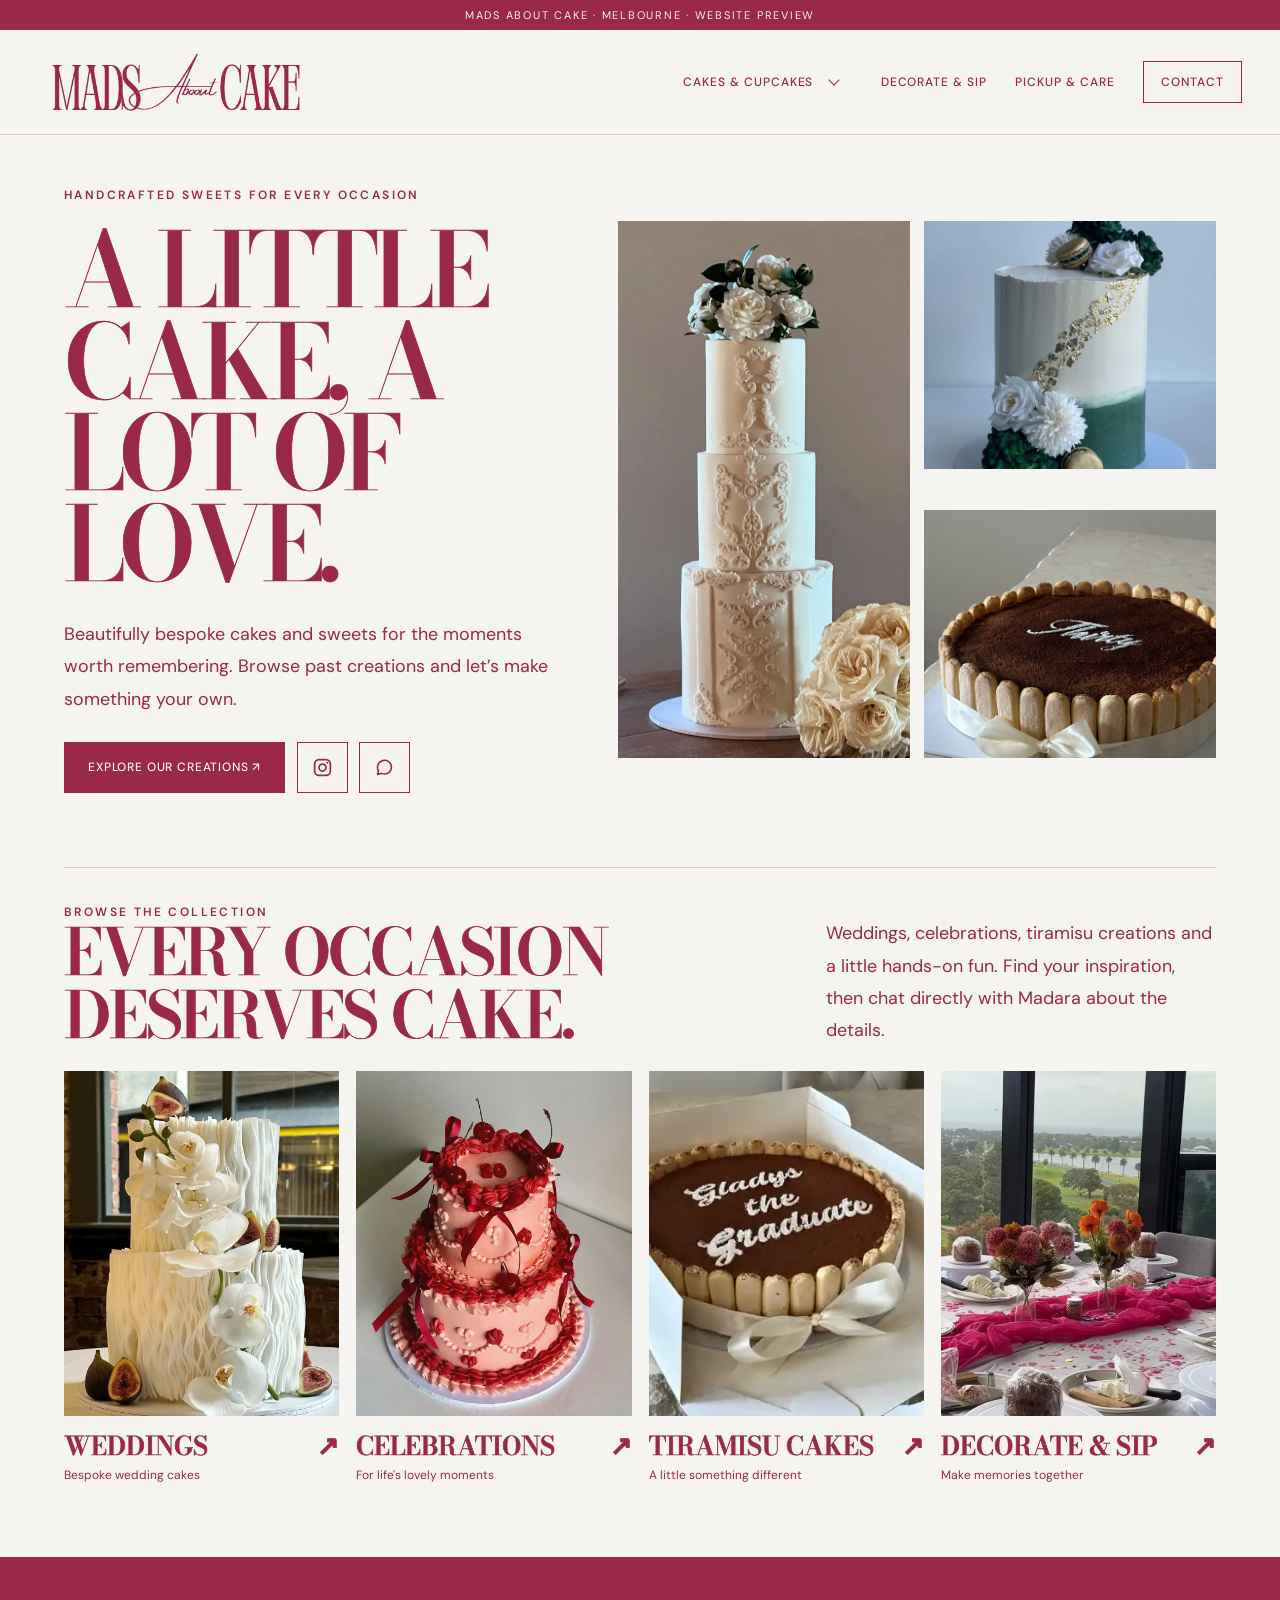
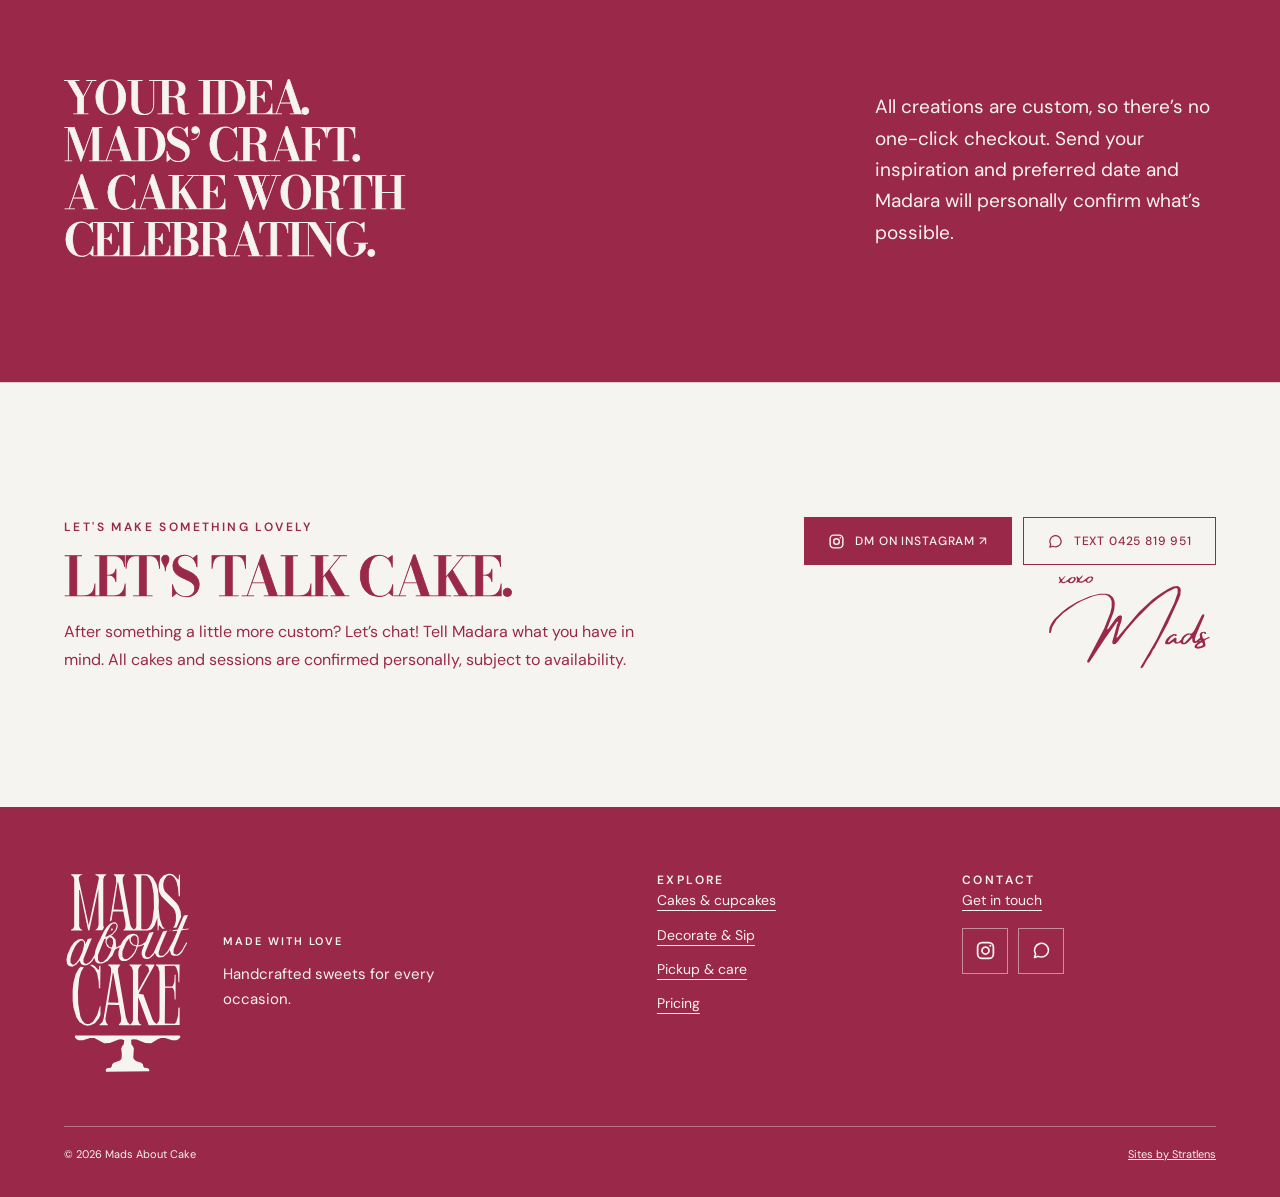
==== commit 4cdb36e7: "Align stacked logo, paper-style prices, care icons and photo framing with Mads' brand guide" ====
--- a/index.html
+++ b/index.html
@@ -1,4 +1,4 @@
-<!doctype html><html lang="en-AU"><head><meta charset="utf-8"><meta name="viewport" content="width=device-width,initial-scale=1"><meta name="robots" content="noindex,nofollow"><meta name="theme-color" content="#9A2849"><title>Bespoke cakes & celebrations | Mads About Cake</title><meta name="description" content="Refined, playful custom cakes, tiramisu creations and Decorate & Sip experiences in Melbourne. Enquire with Mads on Instagram."><link rel="icon" type="image/png" href="/assets/brand/monogram-owner-transparent.png?v=20261105-brand1"><link rel="stylesheet" href="/assets/brand-site.css?v=20261105-brand1"><script src="/assets/brand-site.js?v=20261102-mobile4" defer></script></head><body><a class="skip-link" href="#main">Skip to content</a><div class="brand-topline">Mads About Cake · Melbourne · Website preview</div><header class="site-header"><div class="header-inner"><button type="button" class="mobile-nav-toggle" data-mobile-nav-toggle aria-label="Open navigation menu" aria-controls="mobile-site-menu" aria-expanded="false"><span class="mobile-nav-toggle__bars" aria-hidden="true"></span></button><a class="brand-link" href="/" aria-label="Mads About Cake home"><img src="/assets/brand/wordmark-owner-transparent.png?v=20261105-brand1" alt="Mads About Cake" width="250" height="62"></a><nav class="brand-links" aria-label="Main navigation"><div class="nav-cakes" data-cake-menu><a class="nav-cakes__main" href="/cakes/">Cakes &amp; cupcakes</a><button class="nav-cakes__toggle" type="button" aria-label="Show cake and cupcake categories" aria-controls="cakes-submenu" aria-expanded="false" data-cake-toggle><span class="nav-cakes__chevron" aria-hidden="true"></span></button><div class="nav-cakes__submenu" id="cakes-submenu" data-cake-panel hidden><a href="/cakes/">Explore all</a><a href="/weddings/">Weddings</a><a href="/celebrations/">Celebrations</a><a href="/tiramisu-cakes/">Tiramisu</a></div></div><a href="/decorate-and-sip/">Decorate &amp; Sip</a><a href="/cake-care/">Pickup &amp; care</a><a href="/enquire/" class="contact-nav">Contact</a></nav><a class="mobile-header-contact" href="/enquire/" aria-label="Contact Mads About Cake" title="Contact Mads About Cake"><span class="mobile-header-contact__glyph" aria-hidden="true"></span></a></div><nav id="mobile-site-menu" class="mobile-site-menu" data-mobile-nav aria-label="Mobile navigation" hidden><div class="mobile-site-menu__inner"><div class="mobile-site-menu__group"><div class="mobile-site-menu__group-head"><a class="mobile-site-menu__group-link" href="/cakes/">Cakes &amp; cupcakes<span class="mobile-site-menu__all" aria-hidden="true">↗</span></a><button class="mobile-site-menu__group-toggle" type="button" data-mobile-cakes-toggle aria-label="Show cake categories" aria-expanded="false" aria-controls="mobile-cakes-submenu"><span class="mobile-site-menu__chevron" aria-hidden="true"></span></button></div><div id="mobile-cakes-submenu" class="mobile-site-menu__subnav" data-mobile-cakes-panel hidden><a href="/weddings/">Weddings<span aria-hidden="true">↗</span></a><a href="/celebrations/">Celebrations<span aria-hidden="true">↗</span></a><a href="/tiramisu-cakes/">Tiramisu<span aria-hidden="true">↗</span></a></div></div><div class="mobile-site-menu__primary"><a href="/decorate-and-sip/">Decorate &amp; Sip<span aria-hidden="true">↗</span></a><a href="/cake-care/">Pickup &amp; care<span aria-hidden="true">↗</span></a><a href="/enquire/">Contact<span aria-hidden="true">↗</span></a></div></div></nav></header><div class="mobile-menu-backdrop" data-mobile-backdrop hidden></div><main id="main"><section class="hero"><div class="container hero-grid"><div class="hero-copy"><p class="eyebrow">Handcrafted sweets for every occasion</p><h1 class="display">A little cake, a lot of love.</h1><p class="copy">Beautifully bespoke cakes and sweets for the moments worth remembering. Browse past creations and let’s make something your own.</p><div class="hero-actions"><a class="btn" href="/cakes/">Explore our creations ↗</a><nav class="hero-contact-icons" aria-label="Quick contact"><a class="hero-contact-icons__link hero-contact-icons__link--instagram" data-ig-contact href="https://ig.me/m/madsaboutcake" target="_blank" rel="noopener noreferrer" aria-label="Direct message Mads on Instagram" title="DM on Instagram"><span aria-hidden="true"></span></a><a class="hero-contact-icons__link hero-contact-icons__link--message" href="sms:+61425819951" aria-label="Text Mads on 0425 819 951" title="Text 0425 819 951"><span aria-hidden="true"></span></a></nav></div></div><div class="hero-art"><div class="hero-large"><img src="/assets/featured-25/DJjIJNxB1ap-M324.webp" alt="Original ornate three-tier ivory wedding cake by Mads" loading="eager"></div><div class="hero-small"><img src="/assets/featured-25/DA-B4huhKQ4-M103.webp" alt="Original green botanical birthday cake by Mads" loading="eager"></div><div class="hero-small"><img src="/assets/gallery-final-covers/DcqRbBLIFnH-photo-3.webp" alt="Original tiramisu letter cake by Mads" loading="lazy"></div></div></div></section>
+<!doctype html><html lang="en-AU"><head><meta charset="utf-8"><meta name="viewport" content="width=device-width,initial-scale=1"><meta name="robots" content="noindex,nofollow"><meta name="theme-color" content="#9A2849"><title>Bespoke cakes & celebrations | Mads About Cake</title><meta name="description" content="Refined, playful custom cakes, tiramisu creations and Decorate & Sip experiences in Melbourne. Enquire with Mads on Instagram."><link rel="icon" type="image/png" href="/assets/brand/monogram-owner-transparent.png?v=20261105-brand1"><link rel="stylesheet" href="/assets/brand-site.css?v=20261105-brand2"><script src="/assets/brand-site.js?v=20261102-mobile4" defer></script></head><body><a class="skip-link" href="#main">Skip to content</a><div class="brand-topline">Mads About Cake · Melbourne · Website preview</div><header class="site-header"><div class="header-inner"><button type="button" class="mobile-nav-toggle" data-mobile-nav-toggle aria-label="Open navigation menu" aria-controls="mobile-site-menu" aria-expanded="false"><span class="mobile-nav-toggle__bars" aria-hidden="true"></span></button><a class="brand-link" href="/" aria-label="Mads About Cake home"><img src="/assets/brand/wordmark-owner-transparent.png?v=20261105-brand1" alt="Mads About Cake" width="250" height="62"></a><nav class="brand-links" aria-label="Main navigation"><div class="nav-cakes" data-cake-menu><a class="nav-cakes__main" href="/cakes/">Cakes &amp; cupcakes</a><button class="nav-cakes__toggle" type="button" aria-label="Show cake and cupcake categories" aria-controls="cakes-submenu" aria-expanded="false" data-cake-toggle><span class="nav-cakes__chevron" aria-hidden="true"></span></button><div class="nav-cakes__submenu" id="cakes-submenu" data-cake-panel hidden><a href="/cakes/">Explore all</a><a href="/weddings/">Weddings</a><a href="/celebrations/">Celebrations</a><a href="/tiramisu-cakes/">Tiramisu</a></div></div><a href="/decorate-and-sip/">Decorate &amp; Sip</a><a href="/cake-care/">Pickup &amp; care</a><a href="/enquire/" class="contact-nav">Contact</a></nav><a class="mobile-header-contact" href="/enquire/" aria-label="Contact Mads About Cake" title="Contact Mads About Cake"><span class="mobile-header-contact__glyph" aria-hidden="true"></span></a></div><nav id="mobile-site-menu" class="mobile-site-menu" data-mobile-nav aria-label="Mobile navigation" hidden><div class="mobile-site-menu__inner"><div class="mobile-site-menu__group"><div class="mobile-site-menu__group-head"><a class="mobile-site-menu__group-link" href="/cakes/">Cakes &amp; cupcakes<span class="mobile-site-menu__all" aria-hidden="true">↗</span></a><button class="mobile-site-menu__group-toggle" type="button" data-mobile-cakes-toggle aria-label="Show cake categories" aria-expanded="false" aria-controls="mobile-cakes-submenu"><span class="mobile-site-menu__chevron" aria-hidden="true"></span></button></div><div id="mobile-cakes-submenu" class="mobile-site-menu__subnav" data-mobile-cakes-panel hidden><a href="/weddings/">Weddings<span aria-hidden="true">↗</span></a><a href="/celebrations/">Celebrations<span aria-hidden="true">↗</span></a><a href="/tiramisu-cakes/">Tiramisu<span aria-hidden="true">↗</span></a></div></div><div class="mobile-site-menu__primary"><a href="/decorate-and-sip/">Decorate &amp; Sip<span aria-hidden="true">↗</span></a><a href="/cake-care/">Pickup &amp; care<span aria-hidden="true">↗</span></a><a href="/enquire/">Contact<span aria-hidden="true">↗</span></a></div></div></nav></header><div class="mobile-menu-backdrop" data-mobile-backdrop hidden></div><main id="main"><section class="hero"><div class="container hero-grid"><div class="hero-copy"><p class="eyebrow">Handcrafted sweets for every occasion</p><h1 class="display">A little cake, a lot of love.</h1><p class="copy">Beautifully bespoke cakes and sweets for the moments worth remembering. Browse past creations and let’s make something your own.</p><div class="hero-actions"><a class="btn" href="/cakes/">Explore our creations ↗</a><nav class="hero-contact-icons" aria-label="Quick contact"><a class="hero-contact-icons__link hero-contact-icons__link--instagram" data-ig-contact href="https://ig.me/m/madsaboutcake" target="_blank" rel="noopener noreferrer" aria-label="Direct message Mads on Instagram" title="DM on Instagram"><span aria-hidden="true"></span></a><a class="hero-contact-icons__link hero-contact-icons__link--message" href="sms:+61425819951" aria-label="Text Mads on 0425 819 951" title="Text 0425 819 951"><span aria-hidden="true"></span></a></nav></div></div><div class="hero-art"><div class="hero-large"><img src="/assets/featured-25/DJjIJNxB1ap-M324.webp" alt="Original ornate three-tier ivory wedding cake by Mads" loading="eager"></div><div class="hero-small"><img src="/assets/featured-25/DA-B4huhKQ4-M103.webp" alt="Original green botanical birthday cake by Mads" loading="eager"></div><div class="hero-small"><img src="/assets/gallery-final-covers/DcqRbBLIFnH-photo-3.webp" alt="Original tiramisu letter cake by Mads" loading="lazy"></div></div></div></section>
 <section class="section"><div class="container"><div class="editorial-rule"></div><div class="intro-row"><div><p class="eyebrow">Browse the collection</p><h2 class="section-title">Every occasion<br>deserves cake.</h2></div><p class="copy">Weddings, celebrations, tiramisu creations and a little hands-on fun. Find your inspiration, then chat directly with Madara about the details.</p></div><div class="category-grid"><a class="category-card" href="/weddings/"><div class="category-card__image"><img src="/assets/gallery-30/DYJ42NMkqlU-M618.webp" alt="Mads’ textured wedding cake with white orchids and fresh figs" loading="lazy"></div><div class="category-card__name">Weddings<span aria-hidden="true">↗</span></div><p class="category-card__note">Bespoke wedding cakes</p></a><a class="category-card" href="/celebrations/"><div class="category-card__image"><img src="/assets/gallery-30/DCv93Blhb1I-M182.webp" alt="Mads’ pink and crimson cherry-topped vintage two-tier birthday cake" loading="lazy"></div><div class="category-card__name">Celebrations<span aria-hidden="true">↗</span></div><p class="category-card__note">For life's lovely moments</p></a><a class="category-card" href="/tiramisu-cakes/"><div class="category-card__image"><img src="/assets/gallery-final-covers/DeoN1h7PHzB-owner.webp" alt="Mads’ personalised Gladys the Graduate tiramisu with ladyfinger sides and satin ribbon" loading="lazy"></div><div class="category-card__name">Tiramisu cakes<span aria-hidden="true">↗</span></div><p class="category-card__note">A little something different</p></a><a class="category-card" href="/decorate-and-sip/"><div class="category-card__image"><img src="/assets/workshops/DSR06gjEgJK-no-visible-faces.webp" alt="Mads' real cake-decorating group session with florals" loading="lazy"></div><div class="category-card__name">Decorate & Sip<span aria-hidden="true">↗</span></div><p class="category-card__note">Make memories together</p></a></div></div></section>
 <section class="section statement"><div class="container statement-grid"><h2 class="section-title statement-title"><span class="statement-line">Your idea.</span> <span class="statement-line">Mads’ craft.</span> <span class="statement-line">A cake worth</span> <span class="statement-line">celebrating.</span></h2><div><p>All creations are custom, so there’s no one-click checkout. Send your inspiration and preferred date and Madara will personally confirm what’s possible.</p></div></div></section>
-<section class="contact-strip"><div class="container contact-strip__inner"><div><p class="eyebrow">Let's make something lovely</p><h2 class="section-title">Let's talk cake.</h2><p>After something a little more custom? Let’s chat! Tell Madara what you have in mind. All cakes and sessions are confirmed personally, subject to availability.</p></div><div><div class="btns"><a class="btn" data-ig-contact href="https://ig.me/m/madsaboutcake" target="_blank" rel="noopener noreferrer">DM on Instagram ↗</a><a class="btn btn-outline" data-mobile-link href="sms:+61425819951">Text 0425 819 951</a></div><img class="contact-signature" src="/assets/brand/xoxo-mads-preview.svg" width="220" height="131" loading="lazy" alt="xoxo Mads" title="Temporary preview artwork; final signature export pending"><p class="mobile-pending" data-mobile-pending></p></div></div></section></main><footer class="brand-footer"><div class="container"><div class="footer-cols"><div><p class="eyebrow" style="color:var(--cream)">Mads About Cake</p><h2 class="footer-heading">Made with love.</h2><p class="footer-tagline">Handcrafted sweets for every occasion.</p></div><div><p class="eyebrow" style="color:var(--cream)">Explore</p><nav aria-label="Footer explore"><a href="/cakes/">Cakes &amp; cupcakes</a><a href="/decorate-and-sip/">Decorate &amp; Sip</a><a href="/cake-care/">Pickup &amp; care</a><a href="/pricing/">Pricing</a></nav></div><div><p class="eyebrow" style="color:var(--cream)">Contact</p><nav aria-label="Footer contact"><a href="/enquire/">Get in touch</a></nav><div class="footer-contact-icons" aria-label="Quick contact options"><a class="footer-contact-icons__link" href="https://ig.me/m/madsaboutcake" target="_blank" rel="noopener noreferrer" aria-label="DM on Instagram" title="DM on Instagram"><span class="footer-contact-icons__glyph footer-contact-icons__glyph--instagram" aria-hidden="true"></span></a><a class="footer-contact-icons__link" href="sms:+61425819951" aria-label="Text 0425 819 951" title="Text 0425 819 951"><span class="footer-contact-icons__glyph footer-contact-icons__glyph--message" aria-hidden="true"></span></a></div></div></div><div class="footer-bottom"><span>© 2026 Mads About Cake</span><a href="https://www.stratlens.com/websites/" target="_blank" rel="noopener noreferrer">Sites by Stratlens</a></div></div></footer></body></html>+<section class="contact-strip"><div class="container contact-strip__inner"><div><p class="eyebrow">Let's make something lovely</p><h2 class="section-title">Let's talk cake.</h2><p>After something a little more custom? Let’s chat! Tell Madara what you have in mind. All cakes and sessions are confirmed personally, subject to availability.</p></div><div><div class="btns"><a class="btn" data-ig-contact href="https://ig.me/m/madsaboutcake" target="_blank" rel="noopener noreferrer">DM on Instagram ↗</a><a class="btn btn-outline" data-mobile-link href="sms:+61425819951">Text 0425 819 951</a></div><img class="contact-signature" src="/assets/brand/xoxo-mads-preview.svg" width="220" height="131" loading="lazy" alt="xoxo Mads" title="Temporary preview artwork; final signature export pending"><p class="mobile-pending" data-mobile-pending></p></div></div></section></main><footer class="brand-footer"><div class="container"><div class="footer-cols"><div class="footer-brand"><a href="/" class="footer-brand__mark" aria-label="Mads About Cake home"><img src="/assets/brand/stacked-owner-cream.svg" width="124" height="197" alt="Mads About Cake stacked cake-stand logo" loading="lazy"></a><div class="footer-brand__copy"><p class="eyebrow" style="color:var(--cream)">Made with love</p><p class="footer-tagline">Handcrafted sweets for every occasion.</p></div></div><div><p class="eyebrow" style="color:var(--cream)">Explore</p><nav aria-label="Footer explore"><a href="/cakes/">Cakes &amp; cupcakes</a><a href="/decorate-and-sip/">Decorate &amp; Sip</a><a href="/cake-care/">Pickup &amp; care</a><a href="/pricing/">Pricing</a></nav></div><div><p class="eyebrow" style="color:var(--cream)">Contact</p><nav aria-label="Footer contact"><a href="/enquire/">Get in touch</a></nav><div class="footer-contact-icons" aria-label="Quick contact options"><a class="footer-contact-icons__link" href="https://ig.me/m/madsaboutcake" target="_blank" rel="noopener noreferrer" aria-label="DM on Instagram" title="DM on Instagram"><span class="footer-contact-icons__glyph footer-contact-icons__glyph--instagram" aria-hidden="true"></span></a><a class="footer-contact-icons__link" href="sms:+61425819951" aria-label="Text 0425 819 951" title="Text 0425 819 951"><span class="footer-contact-icons__glyph footer-contact-icons__glyph--message" aria-hidden="true"></span></a></div></div></div><div class="footer-bottom"><span>© 2026 Mads About Cake</span><a href="https://www.stratlens.com/websites/" target="_blank" rel="noopener noreferrer">Sites by Stratlens</a></div></div></footer></body></html>
--- a/assets/brand-site.css
+++ b/assets/brand-site.css
@@ -468,3 +468,59 @@
 @media(max-width:850px){.pricing-grid{grid-template-columns:repeat(2,minmax(0,1fr))}.pricing-grid>.pricing-panel:last-child:nth-child(odd){grid-column:1/-1}}
 @media(max-width:650px){.pricing-grid,.pricing-grid--two{grid-template-columns:1fr}.pricing-grid>.pricing-panel:last-child:nth-child(odd){grid-column:auto}.pricing-body{padding-bottom:50px}.pricing-panel{padding:24px}.gallery[data-gallery=tiramisu]{grid-template-columns:repeat(2,minmax(0,1fr));gap:14px}}
 @media(max-width:360px){.gallery[data-gallery=tiramisu]{grid-template-columns:1fr}}
+
+/* November brand-consistency pass: original logo artwork, quiet price-list rules,
+   authentic photo framing and single-colour care illustrations. Font licensing pending. */
+.footer-brand{display:flex;align-items:center;gap:clamp(18px,2.4vw,34px);min-width:0}
+.footer-brand__mark{width:clamp(105px,10vw,143px);flex:none;display:block}
+.footer-brand__mark img{width:100%;height:auto;display:block;object-fit:contain}
+.footer-brand__copy{min-width:0;max-width:220px}
+.footer-brand__copy .eyebrow{font-size:11px;letter-spacing:.18em}
+.footer-brand__copy .footer-tagline{font:400 15px/1.7 var(--body);margin:12px 0 0;color:var(--cream)}
+.footer-cols{grid-template-columns:minmax(0,1.6fr) minmax(0,.75fr) minmax(0,.75fr);gap:clamp(24px,4vw,64px)}
+.brand-footer{padding-top:clamp(48px,5vw,68px)}
+/* Make the homepage category tiles look like one curated editorial set. */
+.category-card__image{height:auto;aspect-ratio:4/5;max-height:395px}
+.category-card__image img{width:100%;height:100%;object-fit:cover;object-position:center 44%}
+.category-card:nth-child(1) .category-card__image img{object-position:center 43%}
+.category-card:nth-child(2) .category-card__image img{object-position:center 47%}
+.category-card:nth-child(3) .category-card__image img{object-position:center 47%}
+.category-card__name{line-height:1.18}
+.category-card__note{line-height:1.55;margin-top:5px}
+/* Pricing is a restrained digital interpretation of the owner's printed price list. */
+.pricing-intro{padding-top:clamp(54px,6vw,80px);padding-bottom:clamp(38px,4vw,55px)}
+.pricing-body{padding-bottom:clamp(52px,5.5vw,75px)}
+.pricing-body>.section-title{font-size:clamp(39px,4.1vw,58px);line-height:1.09;margin:12px 0 23px}
+.pricing-grid{gap:clamp(18px,2.3vw,32px)}
+.pricing-panel{background:transparent;border:0;border-top:1px solid rgba(154,40,73,.48);padding:clamp(22px,2.6vw,34px) 7px 18px}
+.pricing-panel h3{font-size:clamp(24px,2.35vw,34px);line-height:1.16;margin:0 0 22px}
+.pricing-panel p,.pricing-panel li{font-size:15px;line-height:1.85}
+.pricing-table th,.pricing-table td{border-bottom:1px solid rgba(154,40,73,.28);padding:13px 0}
+.pricing-body .editorial-rule{margin-bottom:29px}
+.pricing-price{font-size:clamp(32px,3.1vw,42px)!important}
+.pricing-footnote{max-width:760px}
+.pricing-outro .section-title{font-size:clamp(39px,4.1vw,61px)}
+/* Icon vocabulary: one neutral-width line weight, only official crimson and cream. */
+.care-panel__icon{color:var(--crimson)}
+.care-panel__icon svg{height:29px;width:29px;display:block;stroke:currentColor;stroke-width:1.65;stroke-linecap:round;stroke-linejoin:round;fill:none}
+.care-panel--reminder .care-panel__icon{background:var(--cream);border-color:var(--cream)}
+.care-panel__head .section-title{font-size:clamp(29px,3.5vw,53px)}
+/* Keep headline hierarchy calmer without changing approved section-height balance. */
+.statement .statement-title{font-size:clamp(42px,3.5vw,58px);line-height:1.06}
+.contact-strip .section-title{font-size:clamp(38px,4.2vw,62px)}
+@media(max-width:1040px){
+ .footer-cols{grid-template-columns:minmax(0,1.4fr) repeat(2,minmax(0,1fr));gap:28px}
+}
+@media(max-width:650px){
+ .footer-cols{grid-template-columns:repeat(2,minmax(0,1fr));gap:32px 18px}
+ .footer-brand{gap:23px;align-items:center}
+ .footer-brand__mark{width:clamp(98px,32vw,125px)}
+ .footer-brand__copy .footer-tagline{font-size:14px;line-height:1.6}
+ .category-card__image{height:auto;aspect-ratio:4/5;max-height:none}
+ .pricing-panel{padding:23px 0 16px}
+ .pricing-body>.section-title{font-size:clamp(36px,8.8vw,52px)}
+ .care-panel__icon svg{width:25px;height:25px}
+ .statement .statement-title{font-size:clamp(34px,8.4vw,48px)}
+ .contact-strip .section-title{font-size:clamp(38px,9.3vw,56px)}
+}
+@media(max-width:360px){.category-card__image{height:auto;aspect-ratio:4/5}}
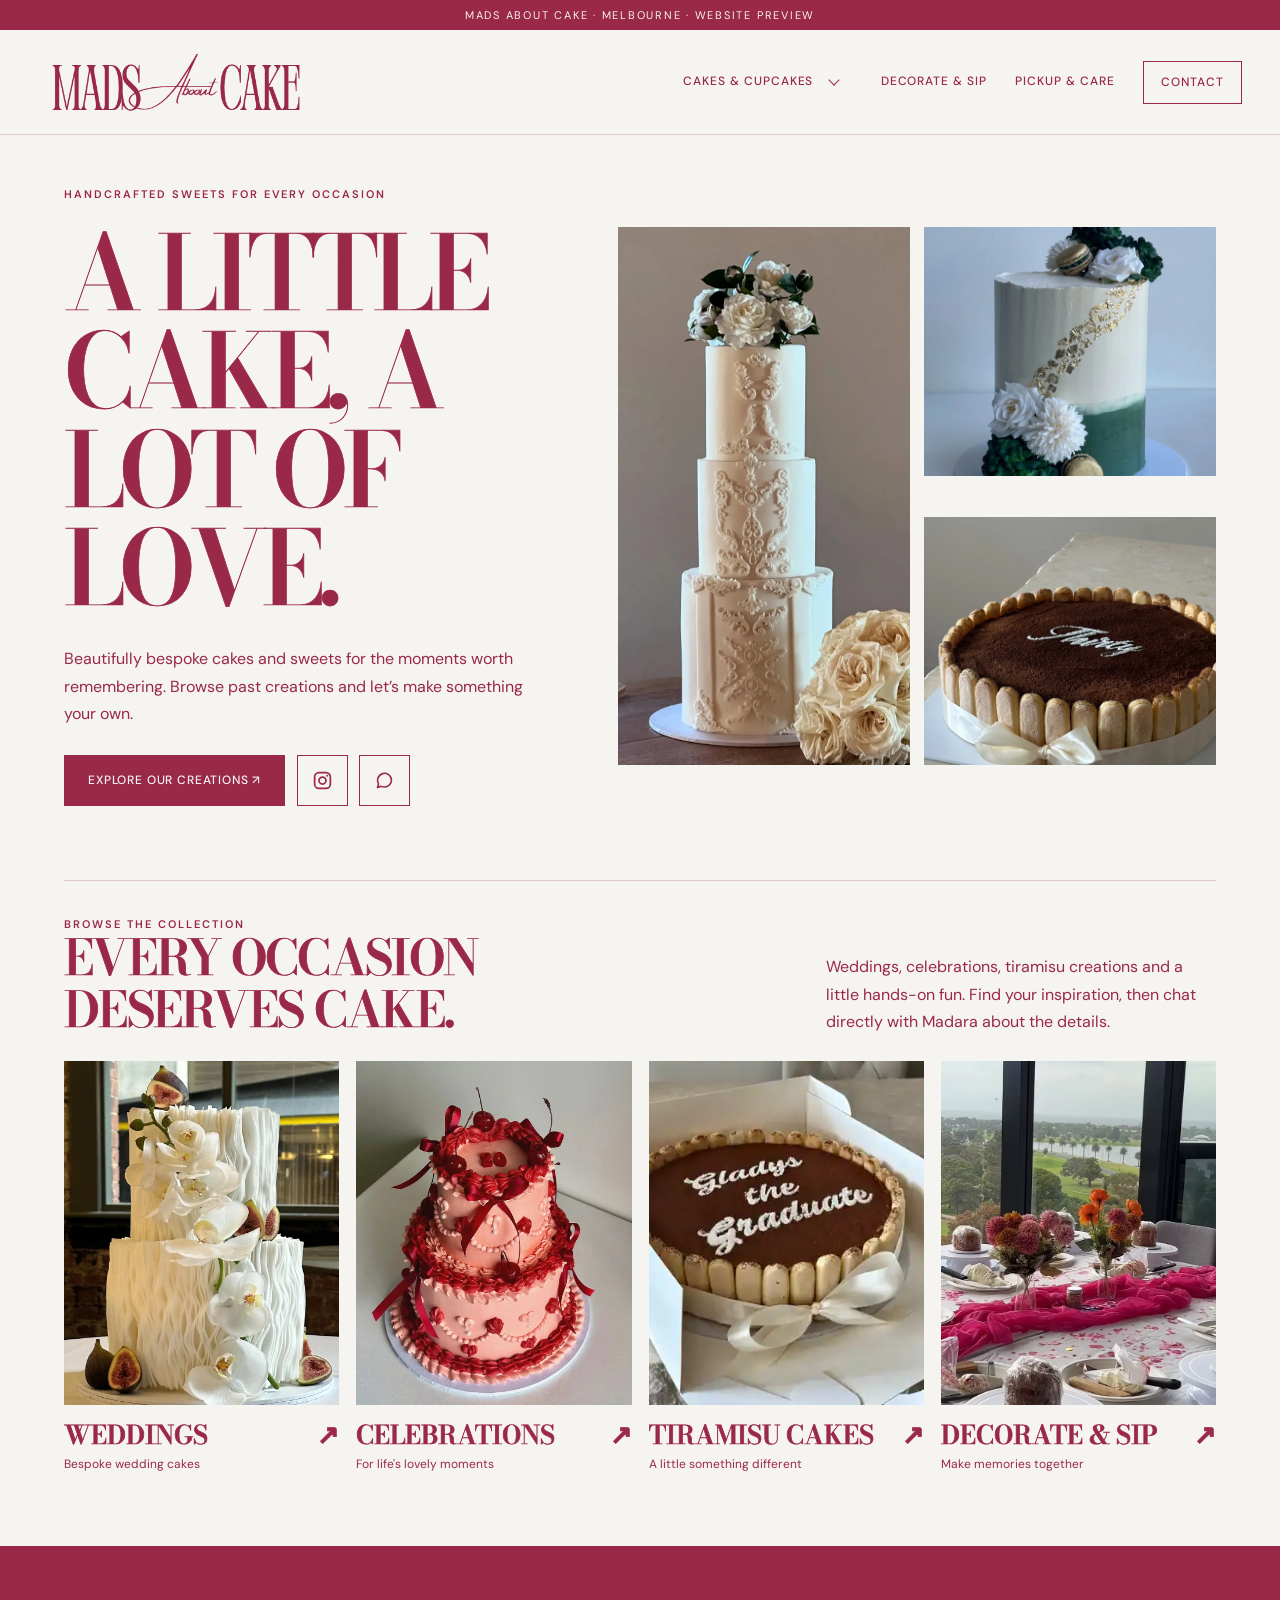
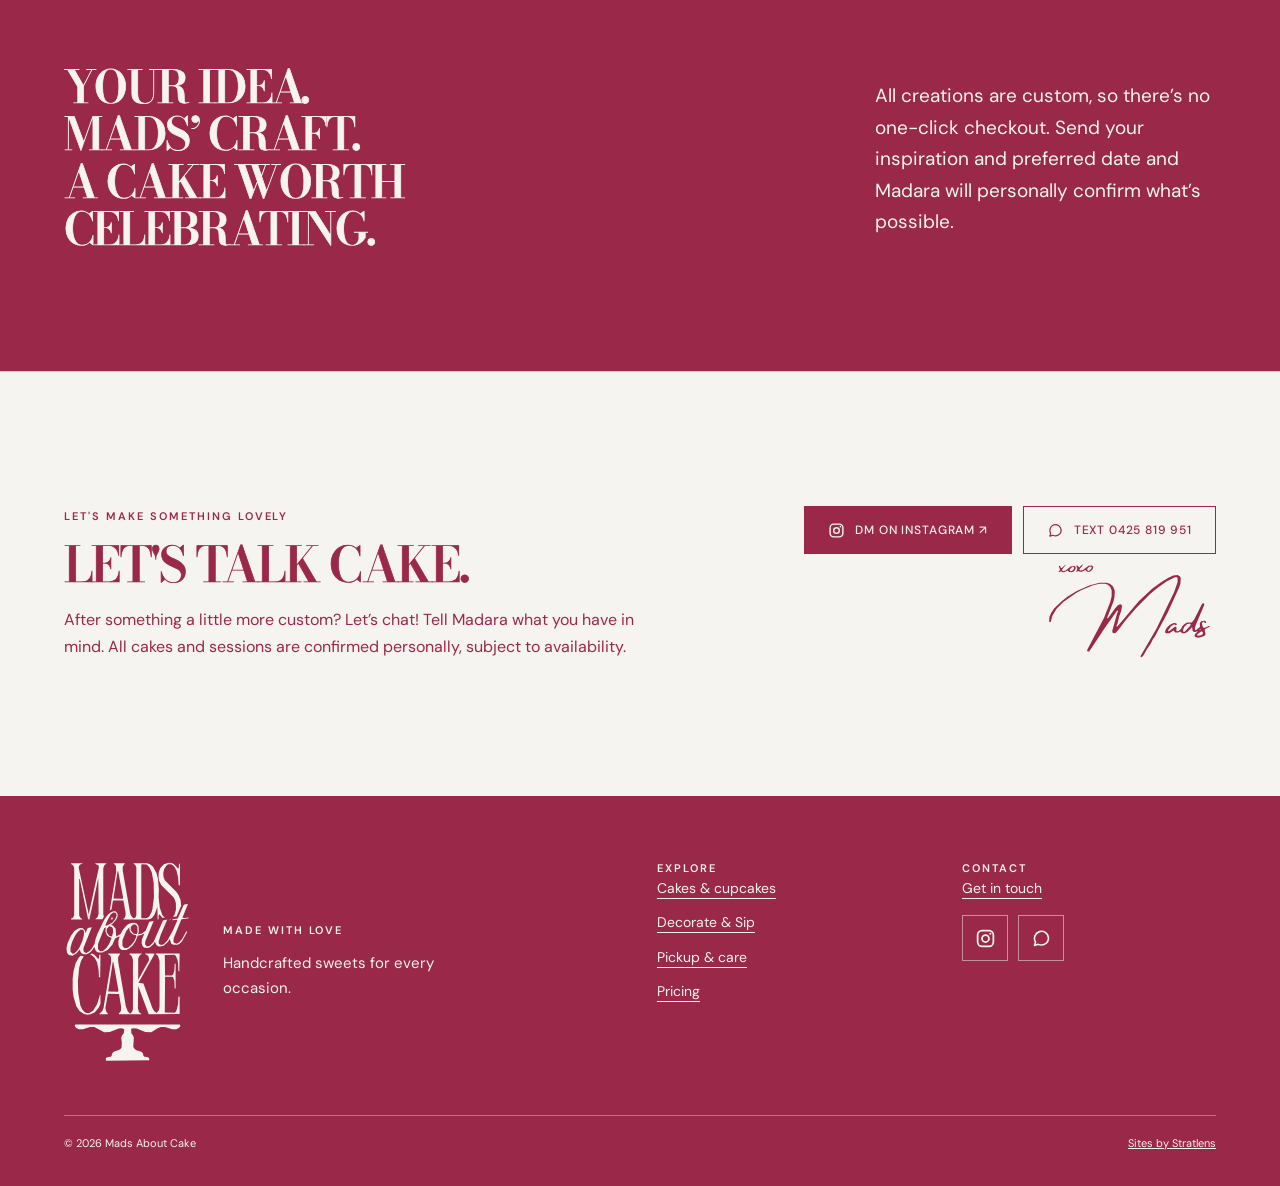
==== commit 9c9c4016: "Unify mobile and desktop typography scale; verify title hierarchy" ====
--- a/index.html
+++ b/index.html
@@ -1,4 +1,4 @@
-<!doctype html><html lang="en-AU"><head><meta charset="utf-8"><meta name="viewport" content="width=device-width,initial-scale=1"><meta name="robots" content="noindex,nofollow"><meta name="theme-color" content="#9A2849"><title>Bespoke cakes & celebrations | Mads About Cake</title><meta name="description" content="Refined, playful custom cakes, tiramisu creations and Decorate & Sip experiences in Melbourne. Enquire with Mads on Instagram."><link rel="icon" type="image/png" href="/assets/brand/monogram-owner-transparent.png?v=20261105-brand1"><link rel="stylesheet" href="/assets/brand-site.css?v=20261105-brand2"><script src="/assets/brand-site.js?v=20261102-mobile4" defer></script></head><body><a class="skip-link" href="#main">Skip to content</a><div class="brand-topline">Mads About Cake · Melbourne · Website preview</div><header class="site-header"><div class="header-inner"><button type="button" class="mobile-nav-toggle" data-mobile-nav-toggle aria-label="Open navigation menu" aria-controls="mobile-site-menu" aria-expanded="false"><span class="mobile-nav-toggle__bars" aria-hidden="true"></span></button><a class="brand-link" href="/" aria-label="Mads About Cake home"><img src="/assets/brand/wordmark-owner-transparent.png?v=20261105-brand1" alt="Mads About Cake" width="250" height="62"></a><nav class="brand-links" aria-label="Main navigation"><div class="nav-cakes" data-cake-menu><a class="nav-cakes__main" href="/cakes/">Cakes &amp; cupcakes</a><button class="nav-cakes__toggle" type="button" aria-label="Show cake and cupcake categories" aria-controls="cakes-submenu" aria-expanded="false" data-cake-toggle><span class="nav-cakes__chevron" aria-hidden="true"></span></button><div class="nav-cakes__submenu" id="cakes-submenu" data-cake-panel hidden><a href="/cakes/">Explore all</a><a href="/weddings/">Weddings</a><a href="/celebrations/">Celebrations</a><a href="/tiramisu-cakes/">Tiramisu</a></div></div><a href="/decorate-and-sip/">Decorate &amp; Sip</a><a href="/cake-care/">Pickup &amp; care</a><a href="/enquire/" class="contact-nav">Contact</a></nav><a class="mobile-header-contact" href="/enquire/" aria-label="Contact Mads About Cake" title="Contact Mads About Cake"><span class="mobile-header-contact__glyph" aria-hidden="true"></span></a></div><nav id="mobile-site-menu" class="mobile-site-menu" data-mobile-nav aria-label="Mobile navigation" hidden><div class="mobile-site-menu__inner"><div class="mobile-site-menu__group"><div class="mobile-site-menu__group-head"><a class="mobile-site-menu__group-link" href="/cakes/">Cakes &amp; cupcakes<span class="mobile-site-menu__all" aria-hidden="true">↗</span></a><button class="mobile-site-menu__group-toggle" type="button" data-mobile-cakes-toggle aria-label="Show cake categories" aria-expanded="false" aria-controls="mobile-cakes-submenu"><span class="mobile-site-menu__chevron" aria-hidden="true"></span></button></div><div id="mobile-cakes-submenu" class="mobile-site-menu__subnav" data-mobile-cakes-panel hidden><a href="/weddings/">Weddings<span aria-hidden="true">↗</span></a><a href="/celebrations/">Celebrations<span aria-hidden="true">↗</span></a><a href="/tiramisu-cakes/">Tiramisu<span aria-hidden="true">↗</span></a></div></div><div class="mobile-site-menu__primary"><a href="/decorate-and-sip/">Decorate &amp; Sip<span aria-hidden="true">↗</span></a><a href="/cake-care/">Pickup &amp; care<span aria-hidden="true">↗</span></a><a href="/enquire/">Contact<span aria-hidden="true">↗</span></a></div></div></nav></header><div class="mobile-menu-backdrop" data-mobile-backdrop hidden></div><main id="main"><section class="hero"><div class="container hero-grid"><div class="hero-copy"><p class="eyebrow">Handcrafted sweets for every occasion</p><h1 class="display">A little cake, a lot of love.</h1><p class="copy">Beautifully bespoke cakes and sweets for the moments worth remembering. Browse past creations and let’s make something your own.</p><div class="hero-actions"><a class="btn" href="/cakes/">Explore our creations ↗</a><nav class="hero-contact-icons" aria-label="Quick contact"><a class="hero-contact-icons__link hero-contact-icons__link--instagram" data-ig-contact href="https://ig.me/m/madsaboutcake" target="_blank" rel="noopener noreferrer" aria-label="Direct message Mads on Instagram" title="DM on Instagram"><span aria-hidden="true"></span></a><a class="hero-contact-icons__link hero-contact-icons__link--message" href="sms:+61425819951" aria-label="Text Mads on 0425 819 951" title="Text 0425 819 951"><span aria-hidden="true"></span></a></nav></div></div><div class="hero-art"><div class="hero-large"><img src="/assets/featured-25/DJjIJNxB1ap-M324.webp" alt="Original ornate three-tier ivory wedding cake by Mads" loading="eager"></div><div class="hero-small"><img src="/assets/featured-25/DA-B4huhKQ4-M103.webp" alt="Original green botanical birthday cake by Mads" loading="eager"></div><div class="hero-small"><img src="/assets/gallery-final-covers/DcqRbBLIFnH-photo-3.webp" alt="Original tiramisu letter cake by Mads" loading="lazy"></div></div></div></section>
+<!doctype html><html lang="en-AU"><head><meta charset="utf-8"><meta name="viewport" content="width=device-width,initial-scale=1"><meta name="robots" content="noindex,nofollow"><meta name="theme-color" content="#9A2849"><title>Bespoke cakes & celebrations | Mads About Cake</title><meta name="description" content="Refined, playful custom cakes, tiramisu creations and Decorate & Sip experiences in Melbourne. Enquire with Mads on Instagram."><link rel="icon" type="image/png" href="/assets/brand/monogram-owner-transparent.png?v=20261105-brand1"><link rel="stylesheet" href="/assets/brand-site.css?v=20261105-type1"><script src="/assets/brand-site.js?v=20261102-mobile4" defer></script></head><body><a class="skip-link" href="#main">Skip to content</a><div class="brand-topline">Mads About Cake · Melbourne · Website preview</div><header class="site-header"><div class="header-inner"><button type="button" class="mobile-nav-toggle" data-mobile-nav-toggle aria-label="Open navigation menu" aria-controls="mobile-site-menu" aria-expanded="false"><span class="mobile-nav-toggle__bars" aria-hidden="true"></span></button><a class="brand-link" href="/" aria-label="Mads About Cake home"><img src="/assets/brand/wordmark-owner-transparent.png?v=20261105-brand1" alt="Mads About Cake" width="250" height="62"></a><nav class="brand-links" aria-label="Main navigation"><div class="nav-cakes" data-cake-menu><a class="nav-cakes__main" href="/cakes/">Cakes &amp; cupcakes</a><button class="nav-cakes__toggle" type="button" aria-label="Show cake and cupcake categories" aria-controls="cakes-submenu" aria-expanded="false" data-cake-toggle><span class="nav-cakes__chevron" aria-hidden="true"></span></button><div class="nav-cakes__submenu" id="cakes-submenu" data-cake-panel hidden><a href="/cakes/">Explore all</a><a href="/weddings/">Weddings</a><a href="/celebrations/">Celebrations</a><a href="/tiramisu-cakes/">Tiramisu</a></div></div><a href="/decorate-and-sip/">Decorate &amp; Sip</a><a href="/cake-care/">Pickup &amp; care</a><a href="/enquire/" class="contact-nav">Contact</a></nav><a class="mobile-header-contact" href="/enquire/" aria-label="Contact Mads About Cake" title="Contact Mads About Cake"><span class="mobile-header-contact__glyph" aria-hidden="true"></span></a></div><nav id="mobile-site-menu" class="mobile-site-menu" data-mobile-nav aria-label="Mobile navigation" hidden><div class="mobile-site-menu__inner"><div class="mobile-site-menu__group"><div class="mobile-site-menu__group-head"><a class="mobile-site-menu__group-link" href="/cakes/">Cakes &amp; cupcakes<span class="mobile-site-menu__all" aria-hidden="true">↗</span></a><button class="mobile-site-menu__group-toggle" type="button" data-mobile-cakes-toggle aria-label="Show cake categories" aria-expanded="false" aria-controls="mobile-cakes-submenu"><span class="mobile-site-menu__chevron" aria-hidden="true"></span></button></div><div id="mobile-cakes-submenu" class="mobile-site-menu__subnav" data-mobile-cakes-panel hidden><a href="/weddings/">Weddings<span aria-hidden="true">↗</span></a><a href="/celebrations/">Celebrations<span aria-hidden="true">↗</span></a><a href="/tiramisu-cakes/">Tiramisu<span aria-hidden="true">↗</span></a></div></div><div class="mobile-site-menu__primary"><a href="/decorate-and-sip/">Decorate &amp; Sip<span aria-hidden="true">↗</span></a><a href="/cake-care/">Pickup &amp; care<span aria-hidden="true">↗</span></a><a href="/enquire/">Contact<span aria-hidden="true">↗</span></a></div></div></nav></header><div class="mobile-menu-backdrop" data-mobile-backdrop hidden></div><main id="main"><section class="hero"><div class="container hero-grid"><div class="hero-copy"><p class="eyebrow">Handcrafted sweets for every occasion</p><h1 class="display">A little cake, a lot of love.</h1><p class="copy">Beautifully bespoke cakes and sweets for the moments worth remembering. Browse past creations and let’s make something your own.</p><div class="hero-actions"><a class="btn" href="/cakes/">Explore our creations ↗</a><nav class="hero-contact-icons" aria-label="Quick contact"><a class="hero-contact-icons__link hero-contact-icons__link--instagram" data-ig-contact href="https://ig.me/m/madsaboutcake" target="_blank" rel="noopener noreferrer" aria-label="Direct message Mads on Instagram" title="DM on Instagram"><span aria-hidden="true"></span></a><a class="hero-contact-icons__link hero-contact-icons__link--message" href="sms:+61425819951" aria-label="Text Mads on 0425 819 951" title="Text 0425 819 951"><span aria-hidden="true"></span></a></nav></div></div><div class="hero-art"><div class="hero-large"><img src="/assets/featured-25/DJjIJNxB1ap-M324.webp" alt="Original ornate three-tier ivory wedding cake by Mads" loading="eager"></div><div class="hero-small"><img src="/assets/featured-25/DA-B4huhKQ4-M103.webp" alt="Original green botanical birthday cake by Mads" loading="eager"></div><div class="hero-small"><img src="/assets/gallery-final-covers/DcqRbBLIFnH-photo-3.webp" alt="Original tiramisu letter cake by Mads" loading="lazy"></div></div></div></section>
 <section class="section"><div class="container"><div class="editorial-rule"></div><div class="intro-row"><div><p class="eyebrow">Browse the collection</p><h2 class="section-title">Every occasion<br>deserves cake.</h2></div><p class="copy">Weddings, celebrations, tiramisu creations and a little hands-on fun. Find your inspiration, then chat directly with Madara about the details.</p></div><div class="category-grid"><a class="category-card" href="/weddings/"><div class="category-card__image"><img src="/assets/gallery-30/DYJ42NMkqlU-M618.webp" alt="Mads’ textured wedding cake with white orchids and fresh figs" loading="lazy"></div><div class="category-card__name">Weddings<span aria-hidden="true">↗</span></div><p class="category-card__note">Bespoke wedding cakes</p></a><a class="category-card" href="/celebrations/"><div class="category-card__image"><img src="/assets/gallery-30/DCv93Blhb1I-M182.webp" alt="Mads’ pink and crimson cherry-topped vintage two-tier birthday cake" loading="lazy"></div><div class="category-card__name">Celebrations<span aria-hidden="true">↗</span></div><p class="category-card__note">For life's lovely moments</p></a><a class="category-card" href="/tiramisu-cakes/"><div class="category-card__image"><img src="/assets/gallery-final-covers/DeoN1h7PHzB-owner.webp" alt="Mads’ personalised Gladys the Graduate tiramisu with ladyfinger sides and satin ribbon" loading="lazy"></div><div class="category-card__name">Tiramisu cakes<span aria-hidden="true">↗</span></div><p class="category-card__note">A little something different</p></a><a class="category-card" href="/decorate-and-sip/"><div class="category-card__image"><img src="/assets/workshops/DSR06gjEgJK-no-visible-faces.webp" alt="Mads' real cake-decorating group session with florals" loading="lazy"></div><div class="category-card__name">Decorate & Sip<span aria-hidden="true">↗</span></div><p class="category-card__note">Make memories together</p></a></div></div></section>
 <section class="section statement"><div class="container statement-grid"><h2 class="section-title statement-title"><span class="statement-line">Your idea.</span> <span class="statement-line">Mads’ craft.</span> <span class="statement-line">A cake worth</span> <span class="statement-line">celebrating.</span></h2><div><p>All creations are custom, so there’s no one-click checkout. Send your inspiration and preferred date and Madara will personally confirm what’s possible.</p></div></div></section>
 <section class="contact-strip"><div class="container contact-strip__inner"><div><p class="eyebrow">Let's make something lovely</p><h2 class="section-title">Let's talk cake.</h2><p>After something a little more custom? Let’s chat! Tell Madara what you have in mind. All cakes and sessions are confirmed personally, subject to availability.</p></div><div><div class="btns"><a class="btn" data-ig-contact href="https://ig.me/m/madsaboutcake" target="_blank" rel="noopener noreferrer">DM on Instagram ↗</a><a class="btn btn-outline" data-mobile-link href="sms:+61425819951">Text 0425 819 951</a></div><img class="contact-signature" src="/assets/brand/xoxo-mads-preview.svg" width="220" height="131" loading="lazy" alt="xoxo Mads" title="Temporary preview artwork; final signature export pending"><p class="mobile-pending" data-mobile-pending></p></div></div></section></main><footer class="brand-footer"><div class="container"><div class="footer-cols"><div class="footer-brand"><a href="/" class="footer-brand__mark" aria-label="Mads About Cake home"><img src="/assets/brand/stacked-owner-cream.svg" width="124" height="197" alt="Mads About Cake stacked cake-stand logo" loading="lazy"></a><div class="footer-brand__copy"><p class="eyebrow" style="color:var(--cream)">Made with love</p><p class="footer-tagline">Handcrafted sweets for every occasion.</p></div></div><div><p class="eyebrow" style="color:var(--cream)">Explore</p><nav aria-label="Footer explore"><a href="/cakes/">Cakes &amp; cupcakes</a><a href="/decorate-and-sip/">Decorate &amp; Sip</a><a href="/cake-care/">Pickup &amp; care</a><a href="/pricing/">Pricing</a></nav></div><div><p class="eyebrow" style="color:var(--cream)">Contact</p><nav aria-label="Footer contact"><a href="/enquire/">Get in touch</a></nav><div class="footer-contact-icons" aria-label="Quick contact options"><a class="footer-contact-icons__link" href="https://ig.me/m/madsaboutcake" target="_blank" rel="noopener noreferrer" aria-label="DM on Instagram" title="DM on Instagram"><span class="footer-contact-icons__glyph footer-contact-icons__glyph--instagram" aria-hidden="true"></span></a><a class="footer-contact-icons__link" href="sms:+61425819951" aria-label="Text 0425 819 951" title="Text 0425 819 951"><span class="footer-contact-icons__glyph footer-contact-icons__glyph--message" aria-hidden="true"></span></a></div></div></div><div class="footer-bottom"><span>© 2026 Mads About Cake</span><a href="https://www.stratlens.com/websites/" target="_blank" rel="noopener noreferrer">Sites by Stratlens</a></div></div></footer></body></html>
--- a/assets/brand-site.css
+++ b/assets/brand-site.css
@@ -524,3 +524,52 @@
  .contact-strip .section-title{font-size:clamp(38px,9.3vw,56px)}
 }
 @media(max-width:360px){.category-card__image{height:auto;aspect-ratio:4/5}}
+
+/* Sitewide typography system — 5 November 2026.
+   The brand's official webfonts remain pending. These variables keep scale and
+   vertical rhythm consistent while the current display/body fallbacks are used.
+   Exceptions: homepage statement, constrained care panels and one-line Sip H1. */
+:root{
+ --type-hero:clamp(62px,8vw,118px);
+ --type-page:clamp(46px,5vw,72px);
+ --type-section:clamp(38px,3.8vw,55px);
+ --type-subsection:clamp(24px,2.2vw,32px);
+ --type-copy:clamp(16px,1.18vw,18px);
+ --type-small:14px;
+ --type-eyebrow:11px;
+}
+body{font-size:var(--type-copy);line-height:1.72}
+.display{font-size:var(--type-hero);line-height:.96}
+main h1.display--small{font-size:var(--type-page);line-height:1.02;letter-spacing:-.045em}
+.section-title{font-size:var(--type-section);line-height:1.06;letter-spacing:-.035em}
+.eyebrow{font-size:var(--type-eyebrow);line-height:1.5;letter-spacing:.18em}
+.copy,.page-hero:not(.decorate-page-hero) .copy,.pricing-intro-copy{font-size:var(--type-copy);line-height:1.72}
+.pricing-panel p,.pricing-panel li,.pricing-table th,.pricing-table td,
+.care-tip-grid p,.care-bullets li{font-size:var(--type-copy);line-height:1.7}
+.pricing-panel h3{font-size:var(--type-subsection);line-height:1.13;margin:0 0 15px}
+.pricing-source-note{font-size:var(--type-small);line-height:1.65;opacity:.84}
+.pricing-intro{padding-top:clamp(42px,4vw,64px);padding-bottom:clamp(24px,3vw,40px)}
+.pricing-intro .copy{margin:18px 0 0}
+.pricing-intro .pricing-source-note{margin:16px 0 0}
+.pricing-body{padding-bottom:clamp(42px,4.4vw,68px)}
+.pricing-body .editorial-rule{margin-bottom:23px}
+.pricing-body>.section-title{font-size:var(--type-section);line-height:1.07;margin:9px 0 16px}
+.pricing-intro-copy{margin:0 0 22px}
+.pricing-panel{padding:20px 7px 14px}
+.contact-strip .section-title,.pricing-outro .section-title{font-size:var(--type-section)}
+.care-panel__head .section-title{font-size:clamp(28px,2.9vw,44px)}
+@media(max-width:650px){
+ :root{--type-hero:54px;--type-page:40px;--type-section:32px;--type-subsection:24px;--type-copy:16px}
+ .page-hero .display--small,.care-hero .display--small{font-size:var(--type-page)}
+ .decorate-page-hero .display.decorate-heading{font-size:clamp(29px,8.8vw,39px);line-height:1.08}
+ .care-panel__head .section-title{font-size:28px}
+ .contact-strip .section-title,.pricing-outro .section-title{font-size:34px}
+ .pricing-body{padding-bottom:38px}
+ .pricing-panel{padding:19px 0 13px}
+ .pricing-intro .copy{margin-top:16px}
+}
+@media(max-width:360px){
+ :root{--type-hero:50px;--type-page:38px;--type-section:30px;--type-subsection:23px}
+ .care-panel__head .section-title{font-size:27px}
+ .contact-strip .section-title,.pricing-outro .section-title{font-size:32px}
+}
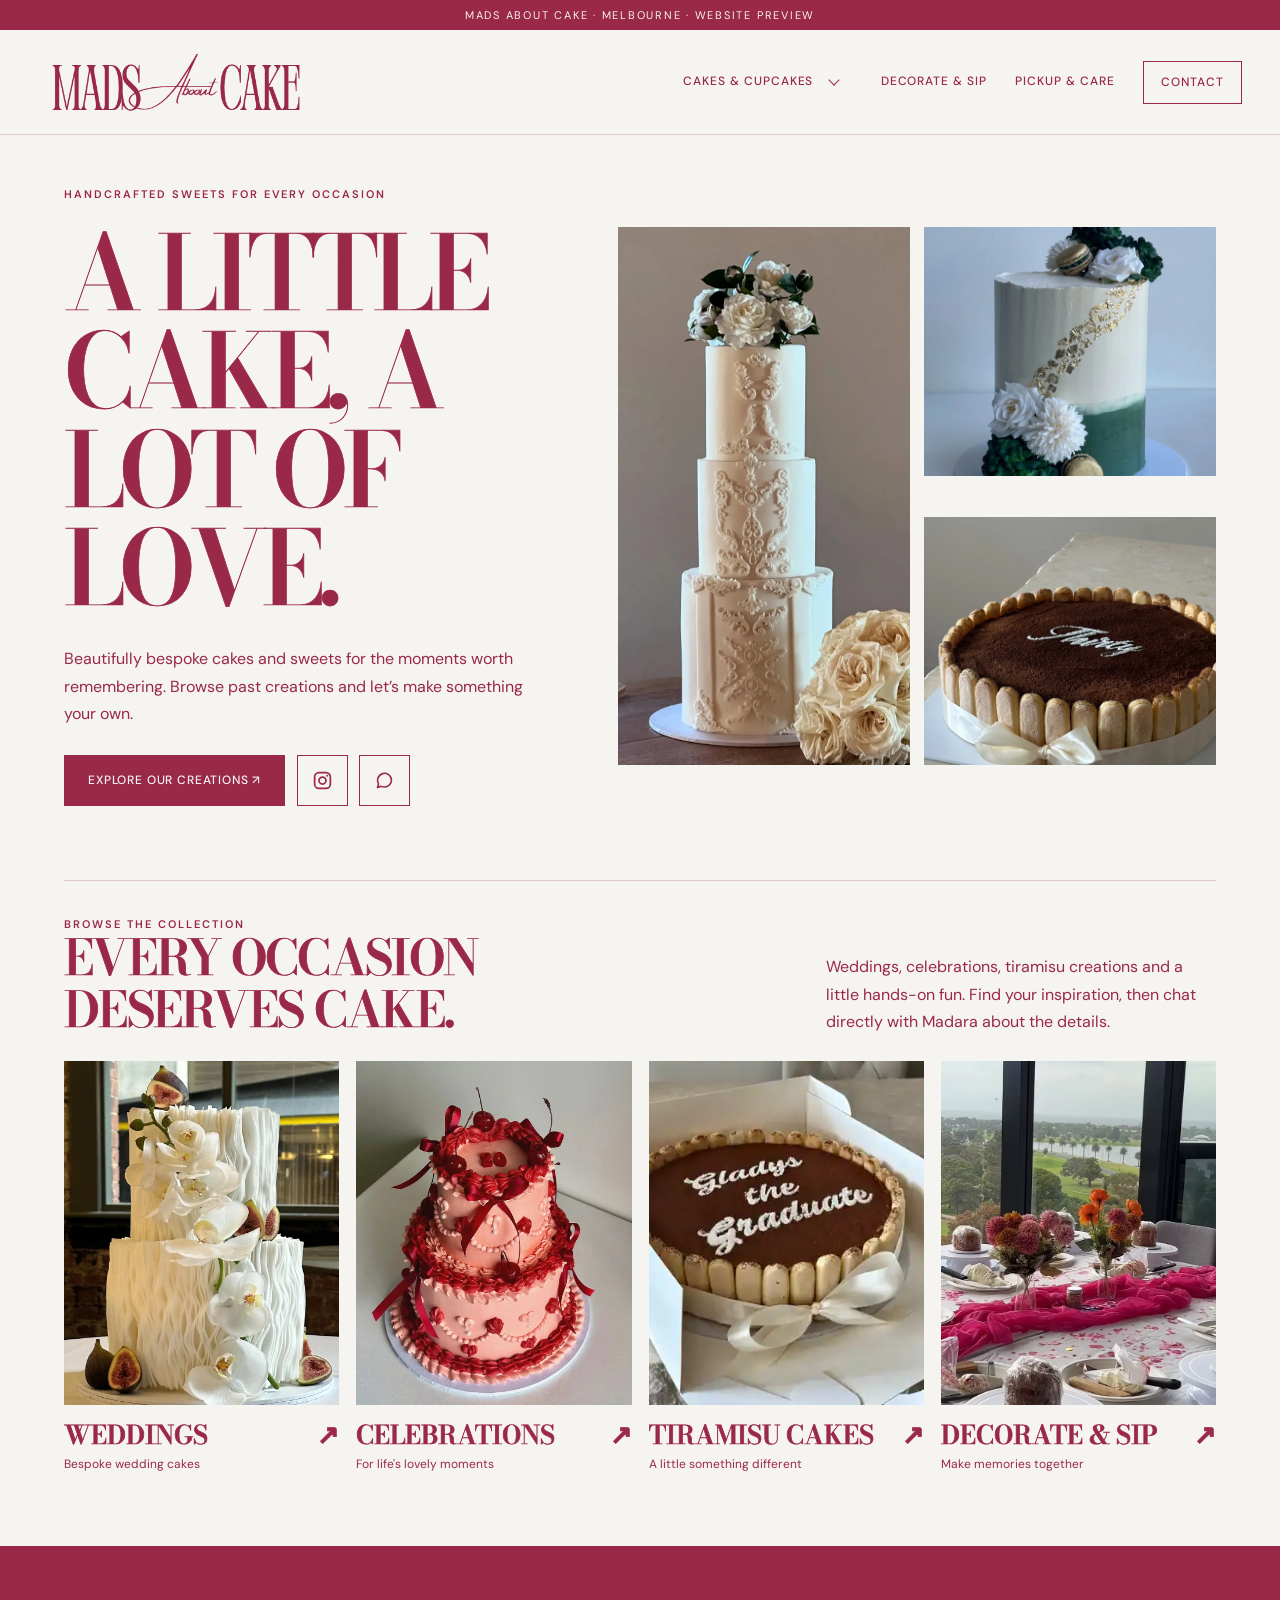
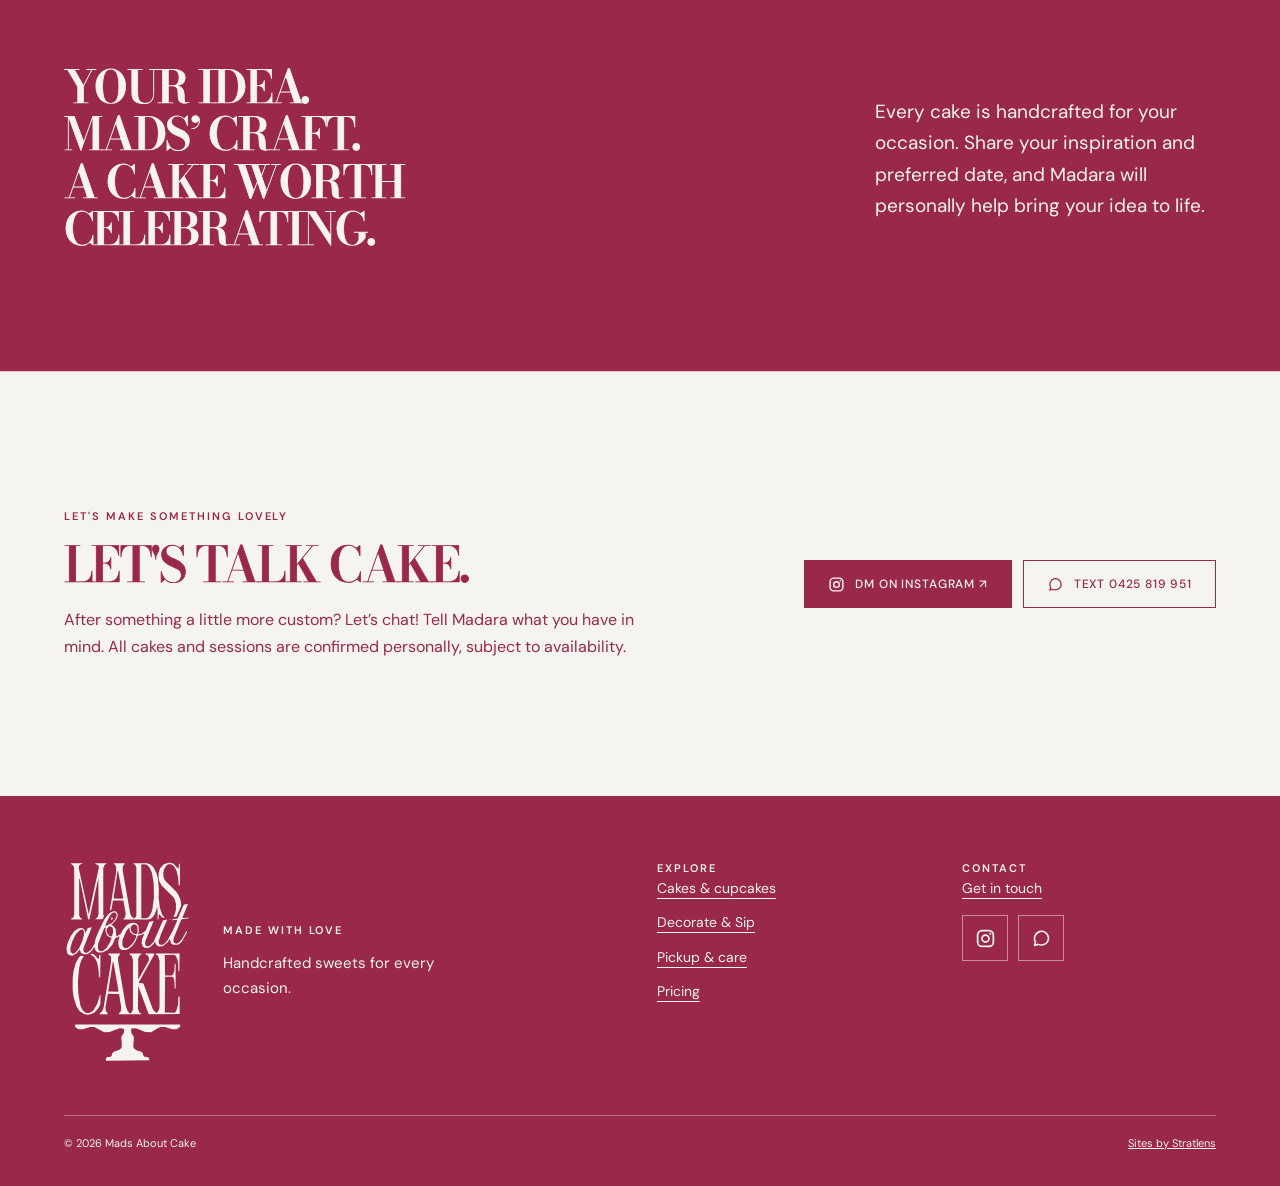
==== commit e1ccce7b: "Polish owner-facing copy, mobile contact UX and remove unofficial signature" ====
--- a/index.html
+++ b/index.html
@@ -1,4 +1,4 @@
-<!doctype html><html lang="en-AU"><head><meta charset="utf-8"><meta name="viewport" content="width=device-width,initial-scale=1"><meta name="robots" content="noindex,nofollow"><meta name="theme-color" content="#9A2849"><title>Bespoke cakes & celebrations | Mads About Cake</title><meta name="description" content="Refined, playful custom cakes, tiramisu creations and Decorate & Sip experiences in Melbourne. Enquire with Mads on Instagram."><link rel="icon" type="image/png" href="/assets/brand/monogram-owner-transparent.png?v=20261105-brand1"><link rel="stylesheet" href="/assets/brand-site.css?v=20261105-type1"><script src="/assets/brand-site.js?v=20261102-mobile4" defer></script></head><body><a class="skip-link" href="#main">Skip to content</a><div class="brand-topline">Mads About Cake · Melbourne · Website preview</div><header class="site-header"><div class="header-inner"><button type="button" class="mobile-nav-toggle" data-mobile-nav-toggle aria-label="Open navigation menu" aria-controls="mobile-site-menu" aria-expanded="false"><span class="mobile-nav-toggle__bars" aria-hidden="true"></span></button><a class="brand-link" href="/" aria-label="Mads About Cake home"><img src="/assets/brand/wordmark-owner-transparent.png?v=20261105-brand1" alt="Mads About Cake" width="250" height="62"></a><nav class="brand-links" aria-label="Main navigation"><div class="nav-cakes" data-cake-menu><a class="nav-cakes__main" href="/cakes/">Cakes &amp; cupcakes</a><button class="nav-cakes__toggle" type="button" aria-label="Show cake and cupcake categories" aria-controls="cakes-submenu" aria-expanded="false" data-cake-toggle><span class="nav-cakes__chevron" aria-hidden="true"></span></button><div class="nav-cakes__submenu" id="cakes-submenu" data-cake-panel hidden><a href="/cakes/">Explore all</a><a href="/weddings/">Weddings</a><a href="/celebrations/">Celebrations</a><a href="/tiramisu-cakes/">Tiramisu</a></div></div><a href="/decorate-and-sip/">Decorate &amp; Sip</a><a href="/cake-care/">Pickup &amp; care</a><a href="/enquire/" class="contact-nav">Contact</a></nav><a class="mobile-header-contact" href="/enquire/" aria-label="Contact Mads About Cake" title="Contact Mads About Cake"><span class="mobile-header-contact__glyph" aria-hidden="true"></span></a></div><nav id="mobile-site-menu" class="mobile-site-menu" data-mobile-nav aria-label="Mobile navigation" hidden><div class="mobile-site-menu__inner"><div class="mobile-site-menu__group"><div class="mobile-site-menu__group-head"><a class="mobile-site-menu__group-link" href="/cakes/">Cakes &amp; cupcakes<span class="mobile-site-menu__all" aria-hidden="true">↗</span></a><button class="mobile-site-menu__group-toggle" type="button" data-mobile-cakes-toggle aria-label="Show cake categories" aria-expanded="false" aria-controls="mobile-cakes-submenu"><span class="mobile-site-menu__chevron" aria-hidden="true"></span></button></div><div id="mobile-cakes-submenu" class="mobile-site-menu__subnav" data-mobile-cakes-panel hidden><a href="/weddings/">Weddings<span aria-hidden="true">↗</span></a><a href="/celebrations/">Celebrations<span aria-hidden="true">↗</span></a><a href="/tiramisu-cakes/">Tiramisu<span aria-hidden="true">↗</span></a></div></div><div class="mobile-site-menu__primary"><a href="/decorate-and-sip/">Decorate &amp; Sip<span aria-hidden="true">↗</span></a><a href="/cake-care/">Pickup &amp; care<span aria-hidden="true">↗</span></a><a href="/enquire/">Contact<span aria-hidden="true">↗</span></a></div></div></nav></header><div class="mobile-menu-backdrop" data-mobile-backdrop hidden></div><main id="main"><section class="hero"><div class="container hero-grid"><div class="hero-copy"><p class="eyebrow">Handcrafted sweets for every occasion</p><h1 class="display">A little cake, a lot of love.</h1><p class="copy">Beautifully bespoke cakes and sweets for the moments worth remembering. Browse past creations and let’s make something your own.</p><div class="hero-actions"><a class="btn" href="/cakes/">Explore our creations ↗</a><nav class="hero-contact-icons" aria-label="Quick contact"><a class="hero-contact-icons__link hero-contact-icons__link--instagram" data-ig-contact href="https://ig.me/m/madsaboutcake" target="_blank" rel="noopener noreferrer" aria-label="Direct message Mads on Instagram" title="DM on Instagram"><span aria-hidden="true"></span></a><a class="hero-contact-icons__link hero-contact-icons__link--message" href="sms:+61425819951" aria-label="Text Mads on 0425 819 951" title="Text 0425 819 951"><span aria-hidden="true"></span></a></nav></div></div><div class="hero-art"><div class="hero-large"><img src="/assets/featured-25/DJjIJNxB1ap-M324.webp" alt="Original ornate three-tier ivory wedding cake by Mads" loading="eager"></div><div class="hero-small"><img src="/assets/featured-25/DA-B4huhKQ4-M103.webp" alt="Original green botanical birthday cake by Mads" loading="eager"></div><div class="hero-small"><img src="/assets/gallery-final-covers/DcqRbBLIFnH-photo-3.webp" alt="Original tiramisu letter cake by Mads" loading="lazy"></div></div></div></section>
+<!doctype html><html lang="en-AU"><head><meta charset="utf-8"><meta name="viewport" content="width=device-width,initial-scale=1"><meta name="robots" content="noindex,nofollow"><meta name="theme-color" content="#9A2849"><title>Bespoke cakes & celebrations | Mads About Cake</title><meta name="description" content="Refined, playful custom cakes, tiramisu creations and Decorate & Sip experiences in Melbourne. Enquire with Mads on Instagram."><link rel="icon" type="image/png" href="/assets/brand/monogram-owner-transparent.png?v=20261105-brand1"><link rel="stylesheet" href="/assets/brand-site.css?v=20261105-finalpolish1"><script src="/assets/brand-site.js?v=20261105-finalpolish1" defer></script></head><body><a class="skip-link" href="#main">Skip to content</a><div class="brand-topline">Mads About Cake · Melbourne · Website preview</div><header class="site-header"><div class="header-inner"><button type="button" class="mobile-nav-toggle" data-mobile-nav-toggle aria-label="Open navigation menu" aria-controls="mobile-site-menu" aria-expanded="false"><span class="mobile-nav-toggle__bars" aria-hidden="true"></span></button><a class="brand-link" href="/" aria-label="Mads About Cake home"><img src="/assets/brand/wordmark-owner-transparent.png?v=20261105-brand1" alt="Mads About Cake" width="250" height="62"></a><nav class="brand-links" aria-label="Main navigation"><div class="nav-cakes" data-cake-menu><a class="nav-cakes__main" href="/cakes/">Cakes &amp; cupcakes</a><button class="nav-cakes__toggle" type="button" aria-label="Show cake and cupcake categories" aria-controls="cakes-submenu" aria-expanded="false" data-cake-toggle><span class="nav-cakes__chevron" aria-hidden="true"></span></button><div class="nav-cakes__submenu" id="cakes-submenu" data-cake-panel hidden><a href="/cakes/">Explore all</a><a href="/weddings/">Weddings</a><a href="/celebrations/">Celebrations</a><a href="/tiramisu-cakes/">Tiramisu</a></div></div><a href="/decorate-and-sip/">Decorate &amp; Sip</a><a href="/cake-care/">Pickup &amp; care</a><a href="/enquire/" class="contact-nav">Contact</a></nav><a class="mobile-header-contact" href="/enquire/" aria-label="Contact Mads About Cake" title="Contact Mads About Cake"><span class="mobile-header-contact__glyph" aria-hidden="true"></span></a></div><nav id="mobile-site-menu" class="mobile-site-menu" data-mobile-nav aria-label="Mobile navigation" hidden><div class="mobile-site-menu__inner"><div class="mobile-site-menu__group"><div class="mobile-site-menu__group-head"><a class="mobile-site-menu__group-link" href="/cakes/">Cakes &amp; cupcakes<span class="mobile-site-menu__all" aria-hidden="true">↗</span></a><button class="mobile-site-menu__group-toggle" type="button" data-mobile-cakes-toggle aria-label="Show cake categories" aria-expanded="false" aria-controls="mobile-cakes-submenu"><span class="mobile-site-menu__chevron" aria-hidden="true"></span></button></div><div id="mobile-cakes-submenu" class="mobile-site-menu__subnav" data-mobile-cakes-panel hidden><a href="/weddings/">Weddings<span aria-hidden="true">↗</span></a><a href="/celebrations/">Celebrations<span aria-hidden="true">↗</span></a><a href="/tiramisu-cakes/">Tiramisu<span aria-hidden="true">↗</span></a></div></div><div class="mobile-site-menu__primary"><a href="/decorate-and-sip/">Decorate &amp; Sip<span aria-hidden="true">↗</span></a><a href="/cake-care/">Pickup &amp; care<span aria-hidden="true">↗</span></a><a href="/enquire/">Contact<span aria-hidden="true">↗</span></a></div></div></nav></header><div class="mobile-menu-backdrop" data-mobile-backdrop hidden></div><main id="main"><section class="hero"><div class="container hero-grid"><div class="hero-copy"><p class="eyebrow">Handcrafted sweets for every occasion</p><h1 class="display">A little cake, a lot of love.</h1><p class="copy">Beautifully bespoke cakes and sweets for the moments worth remembering. Browse past creations and let’s make something your own.</p><div class="hero-actions"><a class="btn" href="/cakes/">Explore our creations ↗</a><nav class="hero-contact-icons" aria-label="Quick contact"><a class="hero-contact-icons__link hero-contact-icons__link--instagram" data-ig-contact href="https://ig.me/m/madsaboutcake" target="_blank" rel="noopener noreferrer" aria-label="Direct message Mads on Instagram" title="DM on Instagram"><span aria-hidden="true"></span></a><a class="hero-contact-icons__link hero-contact-icons__link--message" href="sms:+61425819951" aria-label="Text Mads on 0425 819 951" title="Text 0425 819 951"><span aria-hidden="true"></span></a></nav></div></div><div class="hero-art"><div class="hero-large"><img src="/assets/featured-25/DJjIJNxB1ap-M324.webp" alt="Original ornate three-tier ivory wedding cake by Mads" loading="eager"></div><div class="hero-small"><img src="/assets/featured-25/DA-B4huhKQ4-M103.webp" alt="Original green botanical birthday cake by Mads" loading="eager"></div><div class="hero-small"><img src="/assets/gallery-final-covers/DcqRbBLIFnH-photo-3.webp" alt="Original tiramisu letter cake by Mads" loading="lazy"></div></div></div></section>
 <section class="section"><div class="container"><div class="editorial-rule"></div><div class="intro-row"><div><p class="eyebrow">Browse the collection</p><h2 class="section-title">Every occasion<br>deserves cake.</h2></div><p class="copy">Weddings, celebrations, tiramisu creations and a little hands-on fun. Find your inspiration, then chat directly with Madara about the details.</p></div><div class="category-grid"><a class="category-card" href="/weddings/"><div class="category-card__image"><img src="/assets/gallery-30/DYJ42NMkqlU-M618.webp" alt="Mads’ textured wedding cake with white orchids and fresh figs" loading="lazy"></div><div class="category-card__name">Weddings<span aria-hidden="true">↗</span></div><p class="category-card__note">Bespoke wedding cakes</p></a><a class="category-card" href="/celebrations/"><div class="category-card__image"><img src="/assets/gallery-30/DCv93Blhb1I-M182.webp" alt="Mads’ pink and crimson cherry-topped vintage two-tier birthday cake" loading="lazy"></div><div class="category-card__name">Celebrations<span aria-hidden="true">↗</span></div><p class="category-card__note">For life's lovely moments</p></a><a class="category-card" href="/tiramisu-cakes/"><div class="category-card__image"><img src="/assets/gallery-final-covers/DeoN1h7PHzB-owner.webp" alt="Mads’ personalised Gladys the Graduate tiramisu with ladyfinger sides and satin ribbon" loading="lazy"></div><div class="category-card__name">Tiramisu cakes<span aria-hidden="true">↗</span></div><p class="category-card__note">A little something different</p></a><a class="category-card" href="/decorate-and-sip/"><div class="category-card__image"><img src="/assets/workshops/DSR06gjEgJK-no-visible-faces.webp" alt="Mads' real cake-decorating group session with florals" loading="lazy"></div><div class="category-card__name">Decorate & Sip<span aria-hidden="true">↗</span></div><p class="category-card__note">Make memories together</p></a></div></div></section>
-<section class="section statement"><div class="container statement-grid"><h2 class="section-title statement-title"><span class="statement-line">Your idea.</span> <span class="statement-line">Mads’ craft.</span> <span class="statement-line">A cake worth</span> <span class="statement-line">celebrating.</span></h2><div><p>All creations are custom, so there’s no one-click checkout. Send your inspiration and preferred date and Madara will personally confirm what’s possible.</p></div></div></section>
-<section class="contact-strip"><div class="container contact-strip__inner"><div><p class="eyebrow">Let's make something lovely</p><h2 class="section-title">Let's talk cake.</h2><p>After something a little more custom? Let’s chat! Tell Madara what you have in mind. All cakes and sessions are confirmed personally, subject to availability.</p></div><div><div class="btns"><a class="btn" data-ig-contact href="https://ig.me/m/madsaboutcake" target="_blank" rel="noopener noreferrer">DM on Instagram ↗</a><a class="btn btn-outline" data-mobile-link href="sms:+61425819951">Text 0425 819 951</a></div><img class="contact-signature" src="/assets/brand/xoxo-mads-preview.svg" width="220" height="131" loading="lazy" alt="xoxo Mads" title="Temporary preview artwork; final signature export pending"><p class="mobile-pending" data-mobile-pending></p></div></div></section></main><footer class="brand-footer"><div class="container"><div class="footer-cols"><div class="footer-brand"><a href="/" class="footer-brand__mark" aria-label="Mads About Cake home"><img src="/assets/brand/stacked-owner-cream.svg" width="124" height="197" alt="Mads About Cake stacked cake-stand logo" loading="lazy"></a><div class="footer-brand__copy"><p class="eyebrow" style="color:var(--cream)">Made with love</p><p class="footer-tagline">Handcrafted sweets for every occasion.</p></div></div><div><p class="eyebrow" style="color:var(--cream)">Explore</p><nav aria-label="Footer explore"><a href="/cakes/">Cakes &amp; cupcakes</a><a href="/decorate-and-sip/">Decorate &amp; Sip</a><a href="/cake-care/">Pickup &amp; care</a><a href="/pricing/">Pricing</a></nav></div><div><p class="eyebrow" style="color:var(--cream)">Contact</p><nav aria-label="Footer contact"><a href="/enquire/">Get in touch</a></nav><div class="footer-contact-icons" aria-label="Quick contact options"><a class="footer-contact-icons__link" href="https://ig.me/m/madsaboutcake" target="_blank" rel="noopener noreferrer" aria-label="DM on Instagram" title="DM on Instagram"><span class="footer-contact-icons__glyph footer-contact-icons__glyph--instagram" aria-hidden="true"></span></a><a class="footer-contact-icons__link" href="sms:+61425819951" aria-label="Text 0425 819 951" title="Text 0425 819 951"><span class="footer-contact-icons__glyph footer-contact-icons__glyph--message" aria-hidden="true"></span></a></div></div></div><div class="footer-bottom"><span>© 2026 Mads About Cake</span><a href="https://www.stratlens.com/websites/" target="_blank" rel="noopener noreferrer">Sites by Stratlens</a></div></div></footer></body></html>+<section class="section statement"><div class="container statement-grid"><h2 class="section-title statement-title"><span class="statement-line">Your idea.</span> <span class="statement-line">Mads’ craft.</span> <span class="statement-line">A cake worth</span> <span class="statement-line">celebrating.</span></h2><div><p>Every cake is handcrafted for your occasion. Share your inspiration and preferred date, and Madara will personally help bring your idea to life.</p></div></div></section>
+<section class="contact-strip"><div class="container contact-strip__inner"><div><p class="eyebrow">Let's make something lovely</p><h2 class="section-title">Let's talk cake.</h2><p>After something a little more custom? Let’s chat! Tell Madara what you have in mind. All cakes and sessions are confirmed personally, subject to availability.</p></div><div><div class="btns"><a class="btn" data-ig-contact href="https://ig.me/m/madsaboutcake" target="_blank" rel="noopener noreferrer">DM on Instagram ↗</a><a class="btn btn-outline" data-mobile-link href="sms:+61425819951">Text 0425 819 951</a></div><p class="mobile-pending" data-mobile-pending></p></div></div></section></main><footer class="brand-footer"><div class="container"><div class="footer-cols"><div class="footer-brand"><a href="/" class="footer-brand__mark" aria-label="Mads About Cake home"><img src="/assets/brand/stacked-owner-cream.svg" width="124" height="197" alt="Mads About Cake stacked cake-stand logo" loading="lazy"></a><div class="footer-brand__copy"><p class="eyebrow" style="color:var(--cream)">Made with love</p><p class="footer-tagline">Handcrafted sweets for every occasion.</p></div></div><div><p class="eyebrow" style="color:var(--cream)">Explore</p><nav aria-label="Footer explore"><a href="/cakes/">Cakes &amp; cupcakes</a><a href="/decorate-and-sip/">Decorate &amp; Sip</a><a href="/cake-care/">Pickup &amp; care</a><a href="/pricing/">Pricing</a></nav></div><div><p class="eyebrow" style="color:var(--cream)">Contact</p><nav aria-label="Footer contact"><a href="/enquire/">Get in touch</a></nav><div class="footer-contact-icons" aria-label="Quick contact options"><a class="footer-contact-icons__link" href="https://ig.me/m/madsaboutcake" target="_blank" rel="noopener noreferrer" aria-label="DM on Instagram" title="DM on Instagram"><span class="footer-contact-icons__glyph footer-contact-icons__glyph--instagram" aria-hidden="true"></span></a><a class="footer-contact-icons__link" href="sms:+61425819951" aria-label="Text 0425 819 951" title="Text 0425 819 951"><span class="footer-contact-icons__glyph footer-contact-icons__glyph--message" aria-hidden="true"></span></a></div></div></div><div class="footer-bottom"><span>© 2026 Mads About Cake</span><a href="https://www.stratlens.com/websites/" target="_blank" rel="noopener noreferrer">Sites by Stratlens</a></div></div></footer></body></html>
--- a/assets/brand-site.css
+++ b/assets/brand-site.css
@@ -573,3 +573,15 @@
  .care-panel__head .section-title{font-size:27px}
  .contact-strip .section-title,.pricing-outro .section-title{font-size:32px}
 }
+
+/* Final owner polish: no new colours, fonts, logos, or brand artwork.
+   On mobile the fixed DM/SMS bar is the contact action for browsing pages.
+   On the dedicated Contact page, its visible main-page buttons serve that role. */
+@media(max-width:650px){
+ .contact-strip__inner > div:last-child{display:none}
+ .page-hero .btns{display:none}
+ .page-hero > a.btn[data-ig-contact],
+ .page-hero--split > div > a.btn[data-ig-contact]{display:none}
+ .enquire-page .page-hero .btns{display:flex}
+ body.contact-page{padding-bottom:0}
+}
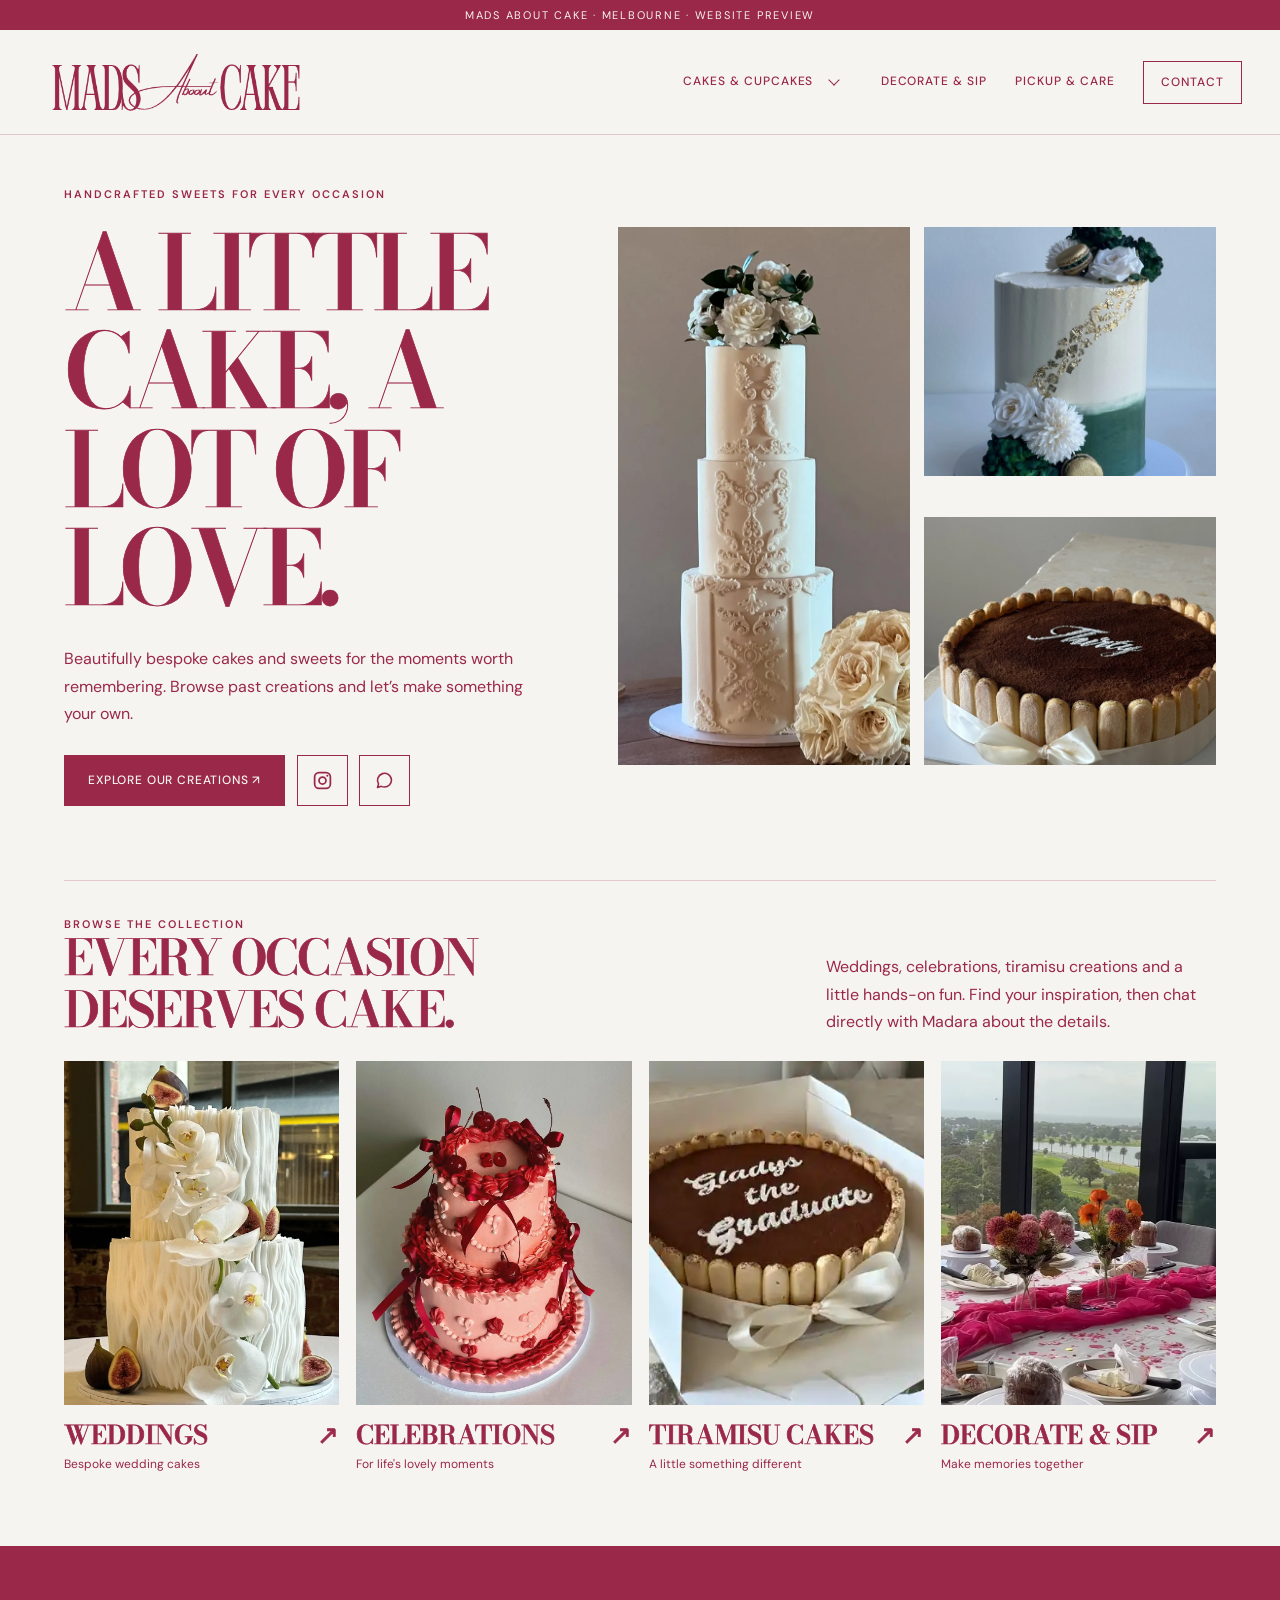
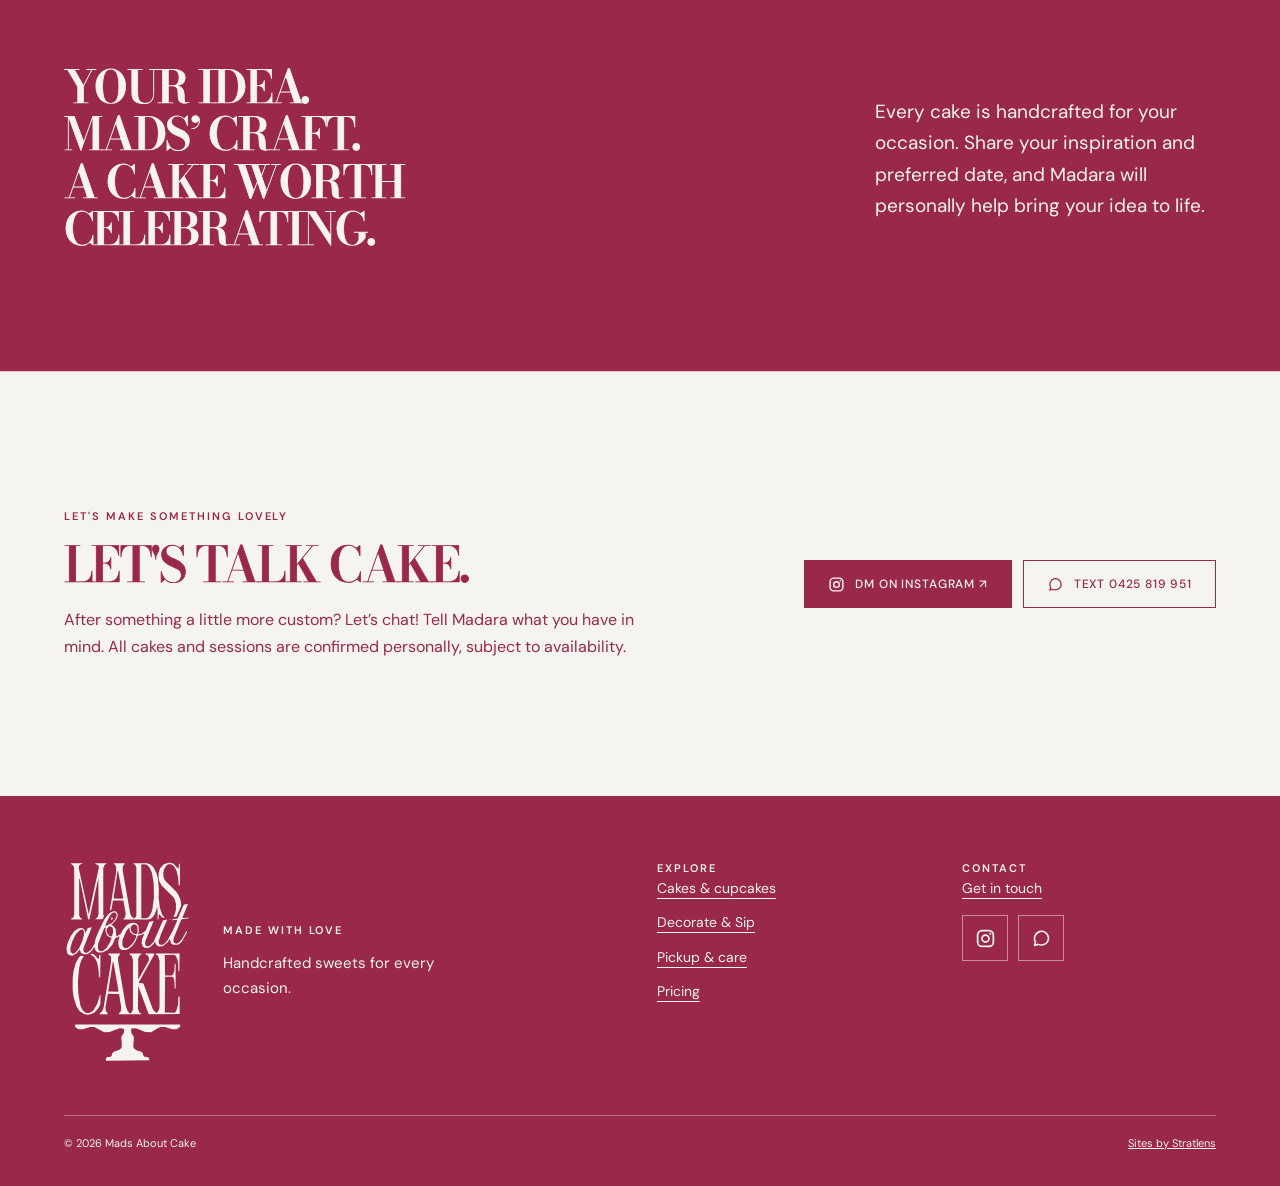
==== commit 86a22ac3: "Prepare approved local font styles without publishing proprietary files" ====
--- a/index.html
+++ b/index.html
@@ -1,4 +1,4 @@
-<!doctype html><html lang="en-AU"><head><meta charset="utf-8"><meta name="viewport" content="width=device-width,initial-scale=1"><meta name="robots" content="noindex,nofollow"><meta name="theme-color" content="#9A2849"><title>Bespoke cakes & celebrations | Mads About Cake</title><meta name="description" content="Refined, playful custom cakes, tiramisu creations and Decorate & Sip experiences in Melbourne. Enquire with Mads on Instagram."><link rel="icon" type="image/png" href="/assets/brand/monogram-owner-transparent.png?v=20261105-brand1"><link rel="stylesheet" href="/assets/brand-site.css?v=20261105-finalpolish1"><script src="/assets/brand-site.js?v=20261105-finalpolish1" defer></script></head><body><a class="skip-link" href="#main">Skip to content</a><div class="brand-topline">Mads About Cake · Melbourne · Website preview</div><header class="site-header"><div class="header-inner"><button type="button" class="mobile-nav-toggle" data-mobile-nav-toggle aria-label="Open navigation menu" aria-controls="mobile-site-menu" aria-expanded="false"><span class="mobile-nav-toggle__bars" aria-hidden="true"></span></button><a class="brand-link" href="/" aria-label="Mads About Cake home"><img src="/assets/brand/wordmark-owner-transparent.png?v=20261105-brand1" alt="Mads About Cake" width="250" height="62"></a><nav class="brand-links" aria-label="Main navigation"><div class="nav-cakes" data-cake-menu><a class="nav-cakes__main" href="/cakes/">Cakes &amp; cupcakes</a><button class="nav-cakes__toggle" type="button" aria-label="Show cake and cupcake categories" aria-controls="cakes-submenu" aria-expanded="false" data-cake-toggle><span class="nav-cakes__chevron" aria-hidden="true"></span></button><div class="nav-cakes__submenu" id="cakes-submenu" data-cake-panel hidden><a href="/cakes/">Explore all</a><a href="/weddings/">Weddings</a><a href="/celebrations/">Celebrations</a><a href="/tiramisu-cakes/">Tiramisu</a></div></div><a href="/decorate-and-sip/">Decorate &amp; Sip</a><a href="/cake-care/">Pickup &amp; care</a><a href="/enquire/" class="contact-nav">Contact</a></nav><a class="mobile-header-contact" href="/enquire/" aria-label="Contact Mads About Cake" title="Contact Mads About Cake"><span class="mobile-header-contact__glyph" aria-hidden="true"></span></a></div><nav id="mobile-site-menu" class="mobile-site-menu" data-mobile-nav aria-label="Mobile navigation" hidden><div class="mobile-site-menu__inner"><div class="mobile-site-menu__group"><div class="mobile-site-menu__group-head"><a class="mobile-site-menu__group-link" href="/cakes/">Cakes &amp; cupcakes<span class="mobile-site-menu__all" aria-hidden="true">↗</span></a><button class="mobile-site-menu__group-toggle" type="button" data-mobile-cakes-toggle aria-label="Show cake categories" aria-expanded="false" aria-controls="mobile-cakes-submenu"><span class="mobile-site-menu__chevron" aria-hidden="true"></span></button></div><div id="mobile-cakes-submenu" class="mobile-site-menu__subnav" data-mobile-cakes-panel hidden><a href="/weddings/">Weddings<span aria-hidden="true">↗</span></a><a href="/celebrations/">Celebrations<span aria-hidden="true">↗</span></a><a href="/tiramisu-cakes/">Tiramisu<span aria-hidden="true">↗</span></a></div></div><div class="mobile-site-menu__primary"><a href="/decorate-and-sip/">Decorate &amp; Sip<span aria-hidden="true">↗</span></a><a href="/cake-care/">Pickup &amp; care<span aria-hidden="true">↗</span></a><a href="/enquire/">Contact<span aria-hidden="true">↗</span></a></div></div></nav></header><div class="mobile-menu-backdrop" data-mobile-backdrop hidden></div><main id="main"><section class="hero"><div class="container hero-grid"><div class="hero-copy"><p class="eyebrow">Handcrafted sweets for every occasion</p><h1 class="display">A little cake, a lot of love.</h1><p class="copy">Beautifully bespoke cakes and sweets for the moments worth remembering. Browse past creations and let’s make something your own.</p><div class="hero-actions"><a class="btn" href="/cakes/">Explore our creations ↗</a><nav class="hero-contact-icons" aria-label="Quick contact"><a class="hero-contact-icons__link hero-contact-icons__link--instagram" data-ig-contact href="https://ig.me/m/madsaboutcake" target="_blank" rel="noopener noreferrer" aria-label="Direct message Mads on Instagram" title="DM on Instagram"><span aria-hidden="true"></span></a><a class="hero-contact-icons__link hero-contact-icons__link--message" href="sms:+61425819951" aria-label="Text Mads on 0425 819 951" title="Text 0425 819 951"><span aria-hidden="true"></span></a></nav></div></div><div class="hero-art"><div class="hero-large"><img src="/assets/featured-25/DJjIJNxB1ap-M324.webp" alt="Original ornate three-tier ivory wedding cake by Mads" loading="eager"></div><div class="hero-small"><img src="/assets/featured-25/DA-B4huhKQ4-M103.webp" alt="Original green botanical birthday cake by Mads" loading="eager"></div><div class="hero-small"><img src="/assets/gallery-final-covers/DcqRbBLIFnH-photo-3.webp" alt="Original tiramisu letter cake by Mads" loading="lazy"></div></div></div></section>
+<!doctype html><html lang="en-AU"><head><meta charset="utf-8"><meta name="viewport" content="width=device-width,initial-scale=1"><meta name="robots" content="noindex,nofollow"><meta name="theme-color" content="#9A2849"><title>Bespoke cakes & celebrations | Mads About Cake</title><meta name="description" content="Refined, playful custom cakes, tiramisu creations and Decorate & Sip experiences in Melbourne. Enquire with Mads on Instagram."><link rel="icon" type="image/png" href="/assets/brand/monogram-owner-transparent.png?v=20261105-brand1"><link rel="stylesheet" href="/assets/brand-site.css?v=20261109-localfont1"><script src="/assets/brand-site.js?v=20261105-finalpolish1" defer></script></head><body><a class="skip-link" href="#main">Skip to content</a><div class="brand-topline">Mads About Cake · Melbourne · Website preview</div><header class="site-header"><div class="header-inner"><button type="button" class="mobile-nav-toggle" data-mobile-nav-toggle aria-label="Open navigation menu" aria-controls="mobile-site-menu" aria-expanded="false"><span class="mobile-nav-toggle__bars" aria-hidden="true"></span></button><a class="brand-link" href="/" aria-label="Mads About Cake home"><img src="/assets/brand/wordmark-owner-transparent.png?v=20261105-brand1" alt="Mads About Cake" width="250" height="62"></a><nav class="brand-links" aria-label="Main navigation"><div class="nav-cakes" data-cake-menu><a class="nav-cakes__main" href="/cakes/">Cakes &amp; cupcakes</a><button class="nav-cakes__toggle" type="button" aria-label="Show cake and cupcake categories" aria-controls="cakes-submenu" aria-expanded="false" data-cake-toggle><span class="nav-cakes__chevron" aria-hidden="true"></span></button><div class="nav-cakes__submenu" id="cakes-submenu" data-cake-panel hidden><a href="/cakes/">Explore all</a><a href="/weddings/">Weddings</a><a href="/celebrations/">Celebrations</a><a href="/tiramisu-cakes/">Tiramisu</a></div></div><a href="/decorate-and-sip/">Decorate &amp; Sip</a><a href="/cake-care/">Pickup &amp; care</a><a href="/enquire/" class="contact-nav">Contact</a></nav><a class="mobile-header-contact" href="/enquire/" aria-label="Contact Mads About Cake" title="Contact Mads About Cake"><span class="mobile-header-contact__glyph" aria-hidden="true"></span></a></div><nav id="mobile-site-menu" class="mobile-site-menu" data-mobile-nav aria-label="Mobile navigation" hidden><div class="mobile-site-menu__inner"><div class="mobile-site-menu__group"><div class="mobile-site-menu__group-head"><a class="mobile-site-menu__group-link" href="/cakes/">Cakes &amp; cupcakes<span class="mobile-site-menu__all" aria-hidden="true">↗</span></a><button class="mobile-site-menu__group-toggle" type="button" data-mobile-cakes-toggle aria-label="Show cake categories" aria-expanded="false" aria-controls="mobile-cakes-submenu"><span class="mobile-site-menu__chevron" aria-hidden="true"></span></button></div><div id="mobile-cakes-submenu" class="mobile-site-menu__subnav" data-mobile-cakes-panel hidden><a href="/weddings/">Weddings<span aria-hidden="true">↗</span></a><a href="/celebrations/">Celebrations<span aria-hidden="true">↗</span></a><a href="/tiramisu-cakes/">Tiramisu<span aria-hidden="true">↗</span></a></div></div><div class="mobile-site-menu__primary"><a href="/decorate-and-sip/">Decorate &amp; Sip<span aria-hidden="true">↗</span></a><a href="/cake-care/">Pickup &amp; care<span aria-hidden="true">↗</span></a><a href="/enquire/">Contact<span aria-hidden="true">↗</span></a></div></div></nav></header><div class="mobile-menu-backdrop" data-mobile-backdrop hidden></div><main id="main"><section class="hero"><div class="container hero-grid"><div class="hero-copy"><p class="eyebrow">Handcrafted sweets for every occasion</p><h1 class="display">A little cake, a lot of love.</h1><p class="copy">Beautifully bespoke cakes and sweets for the moments worth remembering. Browse past creations and let’s make something your own.</p><div class="hero-actions"><a class="btn" href="/cakes/">Explore our creations ↗</a><nav class="hero-contact-icons" aria-label="Quick contact"><a class="hero-contact-icons__link hero-contact-icons__link--instagram" data-ig-contact href="https://ig.me/m/madsaboutcake" target="_blank" rel="noopener noreferrer" aria-label="Direct message Mads on Instagram" title="DM on Instagram"><span aria-hidden="true"></span></a><a class="hero-contact-icons__link hero-contact-icons__link--message" href="sms:+61425819951" aria-label="Text Mads on 0425 819 951" title="Text 0425 819 951"><span aria-hidden="true"></span></a></nav></div></div><div class="hero-art"><div class="hero-large"><img src="/assets/featured-25/DJjIJNxB1ap-M324.webp" alt="Original ornate three-tier ivory wedding cake by Mads" loading="eager"></div><div class="hero-small"><img src="/assets/featured-25/DA-B4huhKQ4-M103.webp" alt="Original green botanical birthday cake by Mads" loading="eager"></div><div class="hero-small"><img src="/assets/gallery-final-covers/DcqRbBLIFnH-photo-3.webp" alt="Original tiramisu letter cake by Mads" loading="lazy"></div></div></div></section>
 <section class="section"><div class="container"><div class="editorial-rule"></div><div class="intro-row"><div><p class="eyebrow">Browse the collection</p><h2 class="section-title">Every occasion<br>deserves cake.</h2></div><p class="copy">Weddings, celebrations, tiramisu creations and a little hands-on fun. Find your inspiration, then chat directly with Madara about the details.</p></div><div class="category-grid"><a class="category-card" href="/weddings/"><div class="category-card__image"><img src="/assets/gallery-30/DYJ42NMkqlU-M618.webp" alt="Mads’ textured wedding cake with white orchids and fresh figs" loading="lazy"></div><div class="category-card__name">Weddings<span aria-hidden="true">↗</span></div><p class="category-card__note">Bespoke wedding cakes</p></a><a class="category-card" href="/celebrations/"><div class="category-card__image"><img src="/assets/gallery-30/DCv93Blhb1I-M182.webp" alt="Mads’ pink and crimson cherry-topped vintage two-tier birthday cake" loading="lazy"></div><div class="category-card__name">Celebrations<span aria-hidden="true">↗</span></div><p class="category-card__note">For life's lovely moments</p></a><a class="category-card" href="/tiramisu-cakes/"><div class="category-card__image"><img src="/assets/gallery-final-covers/DeoN1h7PHzB-owner.webp" alt="Mads’ personalised Gladys the Graduate tiramisu with ladyfinger sides and satin ribbon" loading="lazy"></div><div class="category-card__name">Tiramisu cakes<span aria-hidden="true">↗</span></div><p class="category-card__note">A little something different</p></a><a class="category-card" href="/decorate-and-sip/"><div class="category-card__image"><img src="/assets/workshops/DSR06gjEgJK-no-visible-faces.webp" alt="Mads' real cake-decorating group session with florals" loading="lazy"></div><div class="category-card__name">Decorate & Sip<span aria-hidden="true">↗</span></div><p class="category-card__note">Make memories together</p></a></div></div></section>
 <section class="section statement"><div class="container statement-grid"><h2 class="section-title statement-title"><span class="statement-line">Your idea.</span> <span class="statement-line">Mads’ craft.</span> <span class="statement-line">A cake worth</span> <span class="statement-line">celebrating.</span></h2><div><p>Every cake is handcrafted for your occasion. Share your inspiration and preferred date, and Madara will personally help bring your idea to life.</p></div></div></section>
 <section class="contact-strip"><div class="container contact-strip__inner"><div><p class="eyebrow">Let's make something lovely</p><h2 class="section-title">Let's talk cake.</h2><p>After something a little more custom? Let’s chat! Tell Madara what you have in mind. All cakes and sessions are confirmed personally, subject to availability.</p></div><div><div class="btns"><a class="btn" data-ig-contact href="https://ig.me/m/madsaboutcake" target="_blank" rel="noopener noreferrer">DM on Instagram ↗</a><a class="btn btn-outline" data-mobile-link href="sms:+61425819951">Text 0425 819 951</a></div><p class="mobile-pending" data-mobile-pending></p></div></div></section></main><footer class="brand-footer"><div class="container"><div class="footer-cols"><div class="footer-brand"><a href="/" class="footer-brand__mark" aria-label="Mads About Cake home"><img src="/assets/brand/stacked-owner-cream.svg" width="124" height="197" alt="Mads About Cake stacked cake-stand logo" loading="lazy"></a><div class="footer-brand__copy"><p class="eyebrow" style="color:var(--cream)">Made with love</p><p class="footer-tagline">Handcrafted sweets for every occasion.</p></div></div><div><p class="eyebrow" style="color:var(--cream)">Explore</p><nav aria-label="Footer explore"><a href="/cakes/">Cakes &amp; cupcakes</a><a href="/decorate-and-sip/">Decorate &amp; Sip</a><a href="/cake-care/">Pickup &amp; care</a><a href="/pricing/">Pricing</a></nav></div><div><p class="eyebrow" style="color:var(--cream)">Contact</p><nav aria-label="Footer contact"><a href="/enquire/">Get in touch</a></nav><div class="footer-contact-icons" aria-label="Quick contact options"><a class="footer-contact-icons__link" href="https://ig.me/m/madsaboutcake" target="_blank" rel="noopener noreferrer" aria-label="DM on Instagram" title="DM on Instagram"><span class="footer-contact-icons__glyph footer-contact-icons__glyph--instagram" aria-hidden="true"></span></a><a class="footer-contact-icons__link" href="sms:+61425819951" aria-label="Text 0425 819 951" title="Text 0425 819 951"><span class="footer-contact-icons__glyph footer-contact-icons__glyph--message" aria-hidden="true"></span></a></div></div></div><div class="footer-bottom"><span>© 2026 Mads About Cake</span><a href="https://www.stratlens.com/websites/" target="_blank" rel="noopener noreferrer">Sites by Stratlens</a></div></div></footer></body></html>
--- a/assets/brand-site.css
+++ b/assets/brand-site.css
@@ -1,8 +1,24 @@
 @import url('https://fonts.googleapis.com/css2?family=Bodoni+Moda:opsz,wght@6..96,400;6..96,500;6..96,600&family=DM+Sans:wght@300;400;500;600&display=swap');
+/* Exact owner-approved font family names for private/local type testing.
+   These font faces load ONLY fonts already installed on the visitor's device.
+   No proprietary font files are hosted or redistributed by this website.
+   Replace local() sources with authorised webfont URLs after licence clearance. */
+@font-face{
+  font-family:'Mads Perandory Condensed Local';
+  src:local('Perandory-Condensed'),local('Perandory Condensed'),local('Perandory Cond');
+  font-style:normal;
+  font-weight:400;
+}
+@font-face{
+  font-family:'Mads Helvetica Now Display Light Local';
+  src:local('HelveticaNowDisplay-Light'),local('Helvetica Now Display Light'),local('HelveticaNowDisplay Light');
+  font-style:normal;
+  font-weight:300;
+}
 /* Brand guideline: Perandory Condensed, Amorea, Amsterdam Four, Helvetica Now Display Light.
-   Licensed webfont files are not in supplied PDF: listed as preferred faces with temporary display fallbacks.
+   Locally installed fonts are detected for preview; public webfont files still require licensing. The exact approved styles are Perandory Condensed and Helvetica Now Display Light.
    Colour values exactly from page 6, no invented accent colours. */
-:root{--crimson:#9A2849;--cream:#F6F4F0;--ink:var(--crimson);--display:'Perandory Condensed','Bodoni Moda',Georgia,serif;--script:'Amorea','Amsterdam Four','Brittany',cursive;--body:'Helvetica Now Display','Helvetica Neue','DM Sans',Arial,sans-serif;--border:rgba(154,40,73,.22)}
+:root{--crimson:#9A2849;--cream:#F6F4F0;--ink:var(--crimson);--display:'Mads Perandory Condensed Local','Perandory Condensed','Bodoni Moda',Georgia,serif;--script:'Amorea','Amsterdam Four','Brittany',cursive;--body:'Mads Helvetica Now Display Light Local','Helvetica Now Display','Helvetica Neue','DM Sans',Arial,sans-serif;--border:rgba(154,40,73,.22)}
 *{box-sizing:border-box}html{scroll-behavior:smooth}body{margin:0;background:var(--cream);color:var(--ink);font:300 16px/1.7 var(--body)}a{color:inherit}a:focus-visible,button:focus-visible{outline:3px solid var(--crimson);outline-offset:3px}img{max-width:100%;display:block}button{font:inherit}h1,h2,h3,p{margin:0}.display{font:500 clamp(56px,8vw,136px)/.89 var(--display);letter-spacing:-.055em;text-transform:uppercase}.display--small{font-size:clamp(48px,6vw,96px)}.section-title{font:500 clamp(42px,5vw,76px)/.98 var(--display);letter-spacing:-.035em;text-transform:uppercase}.eyebrow{font:500 11px/1.5 var(--body);text-transform:uppercase;letter-spacing:.2em;color:var(--crimson)}.copy{max-width:590px;font-size:clamp(15px,1.4vw,18px);line-height:1.8}.center{text-align:center}.muted{opacity:.76}.container{width:min(1320px,90vw);margin:auto}.brand-topline{background:var(--crimson);color:var(--cream);font:400 10px/1.3 var(--body);letter-spacing:.16em;text-align:center;text-transform:uppercase;padding:8px 12px}.site-header{background:var(--cream);border-bottom:1px solid var(--border);position:relative;z-index:2}.header-inner{width:min(1460px,94vw);margin:auto;display:flex;align-items:center;justify-content:space-between;gap:30px;min-height:104px}.brand-link{display:block;flex:none;width:clamp(190px,22vw,276px)}.brand-link img{width:100%;max-height:84px;object-fit:contain}.brand-links{display:flex;flex-wrap:wrap;align-items:center;justify-content:flex-end;gap:clamp(12px,2.2vw,35px)}.brand-links a{font-size:12px;font-weight:500;letter-spacing:.08em;text-decoration:none;text-transform:uppercase;white-space:nowrap;border-bottom:1px solid transparent;padding:7px 0}.brand-links a:hover,.brand-links a[aria-current=page]{border-color:var(--crimson)}.brand-links a.contact-nav{border:1px solid var(--crimson);padding:10px 17px}.brand-links a.contact-nav:hover{background:var(--crimson);color:var(--cream)}.brand-footer{background:var(--crimson);color:var(--cream);padding:58px 0 22px;margin-top:80px}.footer-cols{display:grid;grid-template-columns:1.5fr 1fr 1fr;gap:25px}.footer-heading{font:500 47px/1 var(--display);text-transform:uppercase}.brand-footer nav{display:flex;flex-direction:column;gap:7px}.brand-footer nav a{font-size:13px;text-decoration:underline;text-underline-offset:5px}.footer-bottom{border-top:1px solid rgba(246,244,240,.36);margin-top:45px;padding-top:16px;display:flex;justify-content:space-between;gap:16px;font-size:11px}.btns{display:flex;gap:11px;flex-wrap:wrap;align-items:center}.btn{display:inline-flex;justify-content:center;align-items:center;gap:10px;min-height:48px;padding:13px 23px;background:var(--crimson);color:var(--cream);font:500 12px/1.4 var(--body);text-decoration:none;text-transform:uppercase;letter-spacing:.07em;border:1px solid var(--crimson)}.btn:hover{background:var(--ink)}.btn-outline{background:transparent;color:var(--crimson)}.btn-outline:hover{color:var(--cream);background:var(--crimson)}.btn-cream{background:var(--cream);color:var(--crimson);border-color:var(--cream)}.btn-cream:hover{background:transparent;color:var(--cream)}.section{padding:clamp(65px,8vw,120px) 0}.hero{padding:clamp(40px,6vw,85px) 0 75px}.hero-grid{display:grid;grid-template-columns:1fr 1.22fr;align-items:center;gap:clamp(30px,5vw,90px)}.hero-copy .eyebrow{margin-bottom:21px}.hero-copy h1{margin-bottom:28px}.hero-copy .copy{margin-bottom:27px}.hero-art{height:clamp(450px,42vw,640px);display:grid;grid-template-columns:1fr 1fr;gap:14px}.hero-art img{width:100%;height:100%;object-fit:cover;object-position:center}.hero-art .hero-large{grid-row:1/3;align-self:stretch}.hero-art .hero-small{min-height:0}.hero-art .hero-small:last-child{margin-top:27px;height:calc(100% - 27px)}.hero-art .hero-small:first-of-type{margin-bottom:27px;height:calc(100% - 27px)}.editorial-rule{height:1px;background:var(--border);margin-bottom:35px}.intro-row{display:flex;align-items:end;justify-content:space-between;gap:25px;margin-bottom:33px}.intro-row .copy{max-width:390px}.category-grid{display:grid;grid-template-columns:repeat(4,minmax(0,1fr));gap:17px}.category-card{text-decoration:none;display:block;min-width:0}.category-card__image{height:clamp(250px,29vw,395px);overflow:hidden;background:var(--cream)}.category-card img{width:100%;height:100%;object-fit:cover;transition:transform .4s}.category-card:hover img{transform:scale(1.04)}.category-card__name{display:flex;justify-content:space-between;align-items:center;font:500 clamp(19px,2vw,26px)/1.2 var(--display);text-transform:uppercase;padding-top:15px}.category-card__note{font-size:12px}.statement{background:var(--crimson);color:var(--cream)}.statement-grid{display:flex;justify-content:space-between;gap:40px;align-items:center}.statement .section-title{max-width:720px}.statement p{max-width:360px;margin:18px 0}.page-hero{padding:65px 0 55px}.page-hero .eyebrow{margin-bottom:19px}.page-hero .copy{margin:25px 0}.page-hero--split{display:grid;grid-template-columns:1fr 1fr;gap:55px;align-items:center}.page-hero__image{height:clamp(380px,42vw,610px)}.page-hero__image img{width:100%;height:100%;object-fit:cover}.gallery{display:grid;grid-template-columns:repeat(3,minmax(0,1fr));gap:42px 22px}.gallery-card{min-width:0}.gallery-card__photo{height:clamp(260px,32vw,490px);background:var(--cream);overflow:hidden;display:block}.gallery-card__photo img{width:100%;height:100%;object-fit:cover;transition:transform .3s}.gallery-card__photo:hover img{transform:scale(1.025)}.gallery-card__meta{padding-top:13px}.gallery-card__meta h3{font:500 27px/1.25 var(--display);text-transform:uppercase;letter-spacing:-.01em}.gallery-card__meta .eyebrow{margin-bottom:6px}.gallery-card__links{display:flex;justify-content:space-between;gap:10px;font-size:12px;margin-top:10px}.gallery-card__links a{text-underline-offset:4px}.gallery-count{padding:0 0 25px;font-size:13px}.empty{border:1px solid var(--border);padding:45px;text-align:center}.contact-strip{padding:72px 0;border-top:1px solid var(--border)}.contact-strip__inner{display:flex;justify-content:space-between;align-items:center;gap:40px}.contact-strip p{max-width:590px;margin:15px 0}.contact-strip .btns{justify-content:flex-end}.availability{font-size:12px;max-width:400px;margin-top:15px}.photo-composition{display:grid;grid-template-columns:1fr 1fr;gap:15px}.photo-composition img{width:100%;height:350px;object-fit:cover}.care-grid{display:grid;grid-template-columns:.8fr 1.4fr;gap:60px;padding-top:30px}.care-step{border-top:1px solid var(--border);padding:27px 0;display:grid;grid-template-columns:55px 1fr;gap:15px}.care-step__number{font:500 28px/1 var(--display)}.care-step p{margin-top:8px}.care-step h2{font:500 31px/1.1 var(--display);text-transform:uppercase}.care-callout{border:1px solid var(--crimson);padding:25px;margin:24px 0}.mobile-pending{display:none}.mobile-pending.visible{display:block;margin-top:12px;font-size:12px}.site-header,.brand-footer{font-family:var(--body)}.skip-link{position:absolute;top:-100px;background:var(--crimson);color:var(--cream);padding:13px;z-index:100}.skip-link:focus{top:0}
 @media(max-width:1040px){.header-inner{flex-direction:column;gap:7px;padding:13px 0}.brand-links{justify-content:center;gap:17px}.category-grid{grid-template-columns:repeat(2,1fr)}.hero-grid{grid-template-columns:1fr 1fr}.gallery{grid-template-columns:repeat(2,1fr)}}
 @media(max-width:650px){.container{width:90vw}.brand-topline{font-size:9px}.header-inner{min-height:auto}.brand-link{width:230px}.brand-links{gap:10px 15px}.brand-links a{font-size:10px}.hero{padding:50px 0}.hero-grid,.page-hero--split,.care-grid{grid-template-columns:1fr}.hero-art{height:380px}.hero-art .hero-small:last-child{margin-top:12px;height:calc(100% - 12px)}.hero-art .hero-small:first-of-type{margin-bottom:12px;height:calc(100% - 12px)}.display{font-size:clamp(56px,13vw,86px)}.intro-row,.statement-grid,.contact-strip__inner{display:block}.intro-row .copy{margin-top:20px}.category-grid{gap:25px 13px}.category-card__image{height:220px}.category-card__name{font-size:19px}.gallery{grid-template-columns:repeat(2,minmax(0,1fr));gap:22px 12px}.gallery-card__photo{height:245px}.gallery-card__meta h3{font-size:21px}.gallery-card__links{display:block}.gallery-card__links a{display:block;margin-top:6px}.statement .btns{margin-top:22px}.contact-strip .btns{justify-content:flex-start}.footer-cols{grid-template-columns:1fr 1fr}.footer-cols>div:first-child{grid-column:1/3}.footer-bottom{display:block}.page-hero__image{height:380px}.photo-composition img{height:220px}.care-step{grid-template-columns:34px 1fr}}
@@ -585,3 +601,6 @@
  .enquire-page .page-hero .btns{display:flex}
  body.contact-page{padding-bottom:0}
 }
+
+/* Perandory is supplied in one condensed weight; avoid artificially emboldening it. */
+.display,.section-title,.footer-heading,.gallery-card__meta h3,.category-card__name,.pricing-panel h3{font-synthesis-weight:none}
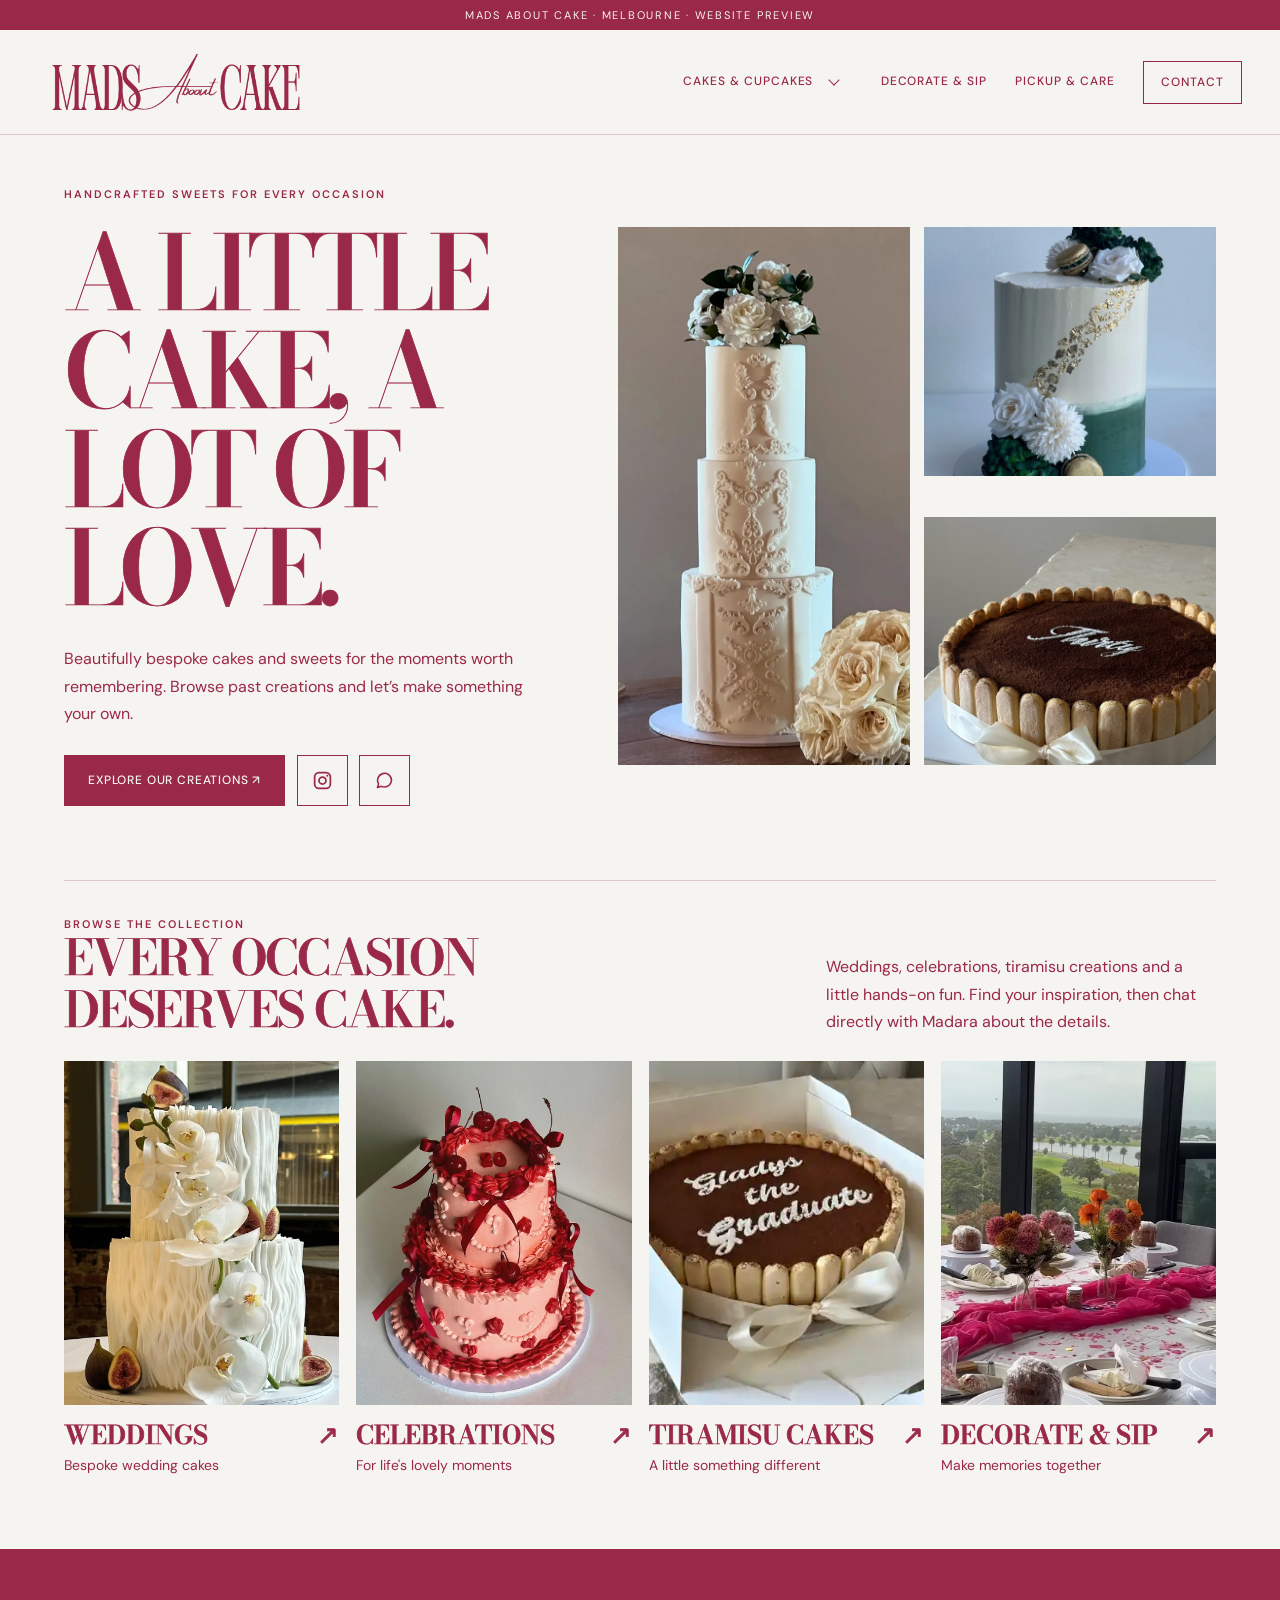
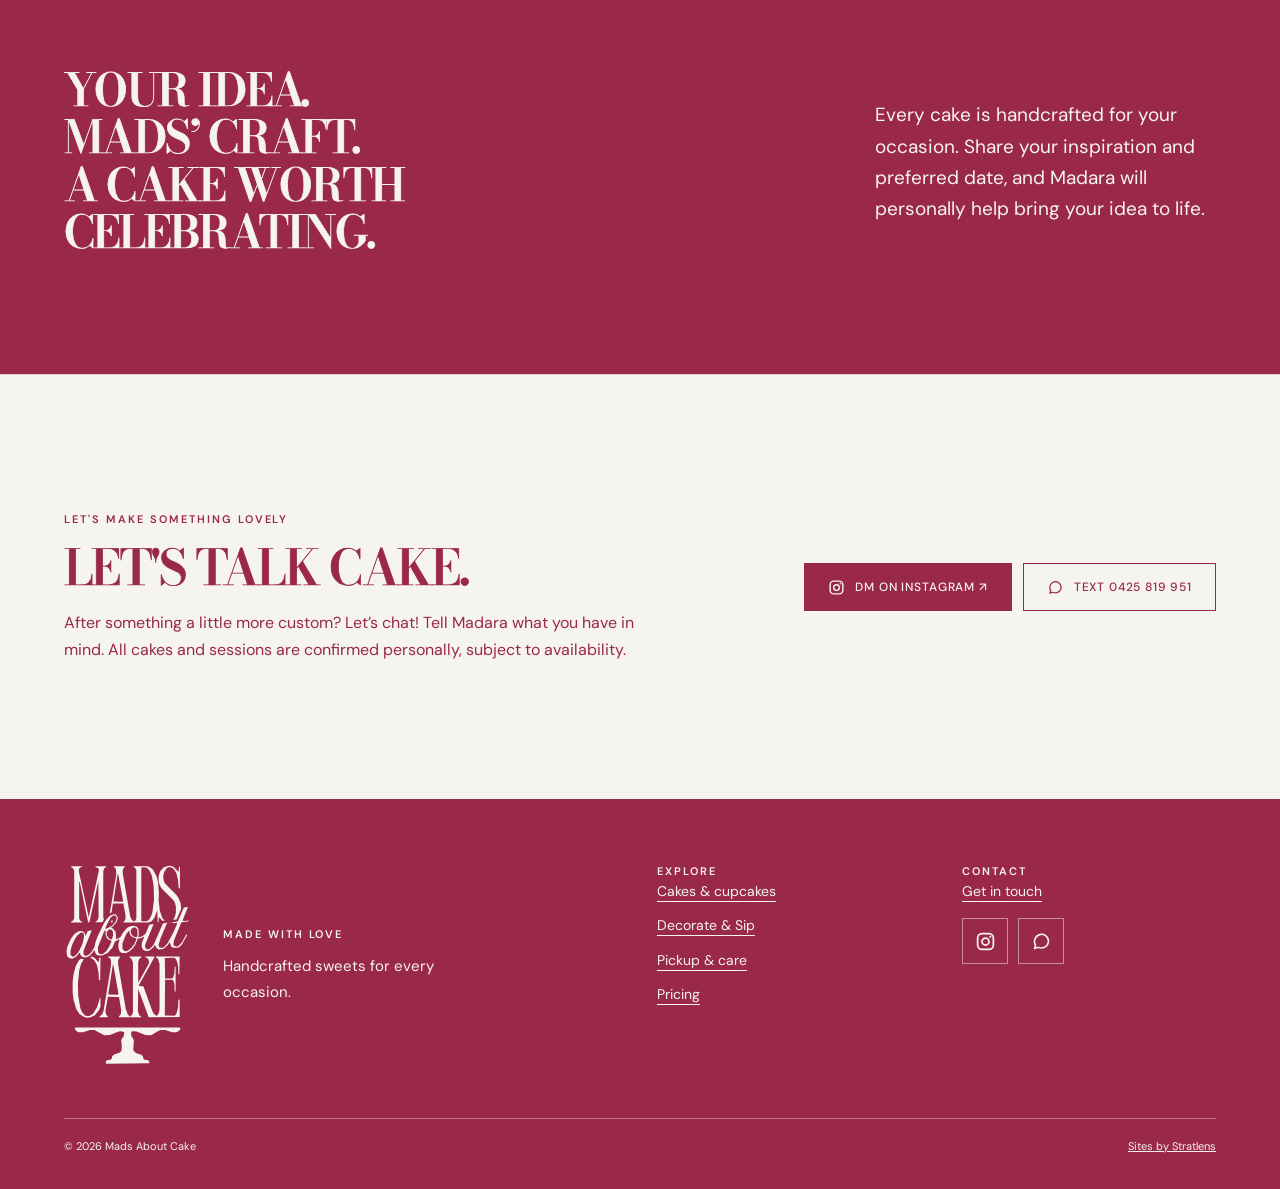
==== commit 2c8eac52: "Tighten supporting text scale and use brand palette in gallery preview" ====
--- a/index.html
+++ b/index.html
@@ -1,4 +1,4 @@
-<!doctype html><html lang="en-AU"><head><meta charset="utf-8"><meta name="viewport" content="width=device-width,initial-scale=1"><meta name="robots" content="noindex,nofollow"><meta name="theme-color" content="#9A2849"><title>Bespoke cakes & celebrations | Mads About Cake</title><meta name="description" content="Refined, playful custom cakes, tiramisu creations and Decorate & Sip experiences in Melbourne. Enquire with Mads on Instagram."><link rel="icon" type="image/png" href="/assets/brand/monogram-owner-transparent.png?v=20261105-brand1"><link rel="stylesheet" href="/assets/brand-site.css?v=20261109-localfont1"><script src="/assets/brand-site.js?v=20261105-finalpolish1" defer></script></head><body><a class="skip-link" href="#main">Skip to content</a><div class="brand-topline">Mads About Cake · Melbourne · Website preview</div><header class="site-header"><div class="header-inner"><button type="button" class="mobile-nav-toggle" data-mobile-nav-toggle aria-label="Open navigation menu" aria-controls="mobile-site-menu" aria-expanded="false"><span class="mobile-nav-toggle__bars" aria-hidden="true"></span></button><a class="brand-link" href="/" aria-label="Mads About Cake home"><img src="/assets/brand/wordmark-owner-transparent.png?v=20261105-brand1" alt="Mads About Cake" width="250" height="62"></a><nav class="brand-links" aria-label="Main navigation"><div class="nav-cakes" data-cake-menu><a class="nav-cakes__main" href="/cakes/">Cakes &amp; cupcakes</a><button class="nav-cakes__toggle" type="button" aria-label="Show cake and cupcake categories" aria-controls="cakes-submenu" aria-expanded="false" data-cake-toggle><span class="nav-cakes__chevron" aria-hidden="true"></span></button><div class="nav-cakes__submenu" id="cakes-submenu" data-cake-panel hidden><a href="/cakes/">Explore all</a><a href="/weddings/">Weddings</a><a href="/celebrations/">Celebrations</a><a href="/tiramisu-cakes/">Tiramisu</a></div></div><a href="/decorate-and-sip/">Decorate &amp; Sip</a><a href="/cake-care/">Pickup &amp; care</a><a href="/enquire/" class="contact-nav">Contact</a></nav><a class="mobile-header-contact" href="/enquire/" aria-label="Contact Mads About Cake" title="Contact Mads About Cake"><span class="mobile-header-contact__glyph" aria-hidden="true"></span></a></div><nav id="mobile-site-menu" class="mobile-site-menu" data-mobile-nav aria-label="Mobile navigation" hidden><div class="mobile-site-menu__inner"><div class="mobile-site-menu__group"><div class="mobile-site-menu__group-head"><a class="mobile-site-menu__group-link" href="/cakes/">Cakes &amp; cupcakes<span class="mobile-site-menu__all" aria-hidden="true">↗</span></a><button class="mobile-site-menu__group-toggle" type="button" data-mobile-cakes-toggle aria-label="Show cake categories" aria-expanded="false" aria-controls="mobile-cakes-submenu"><span class="mobile-site-menu__chevron" aria-hidden="true"></span></button></div><div id="mobile-cakes-submenu" class="mobile-site-menu__subnav" data-mobile-cakes-panel hidden><a href="/weddings/">Weddings<span aria-hidden="true">↗</span></a><a href="/celebrations/">Celebrations<span aria-hidden="true">↗</span></a><a href="/tiramisu-cakes/">Tiramisu<span aria-hidden="true">↗</span></a></div></div><div class="mobile-site-menu__primary"><a href="/decorate-and-sip/">Decorate &amp; Sip<span aria-hidden="true">↗</span></a><a href="/cake-care/">Pickup &amp; care<span aria-hidden="true">↗</span></a><a href="/enquire/">Contact<span aria-hidden="true">↗</span></a></div></div></nav></header><div class="mobile-menu-backdrop" data-mobile-backdrop hidden></div><main id="main"><section class="hero"><div class="container hero-grid"><div class="hero-copy"><p class="eyebrow">Handcrafted sweets for every occasion</p><h1 class="display">A little cake, a lot of love.</h1><p class="copy">Beautifully bespoke cakes and sweets for the moments worth remembering. Browse past creations and let’s make something your own.</p><div class="hero-actions"><a class="btn" href="/cakes/">Explore our creations ↗</a><nav class="hero-contact-icons" aria-label="Quick contact"><a class="hero-contact-icons__link hero-contact-icons__link--instagram" data-ig-contact href="https://ig.me/m/madsaboutcake" target="_blank" rel="noopener noreferrer" aria-label="Direct message Mads on Instagram" title="DM on Instagram"><span aria-hidden="true"></span></a><a class="hero-contact-icons__link hero-contact-icons__link--message" href="sms:+61425819951" aria-label="Text Mads on 0425 819 951" title="Text 0425 819 951"><span aria-hidden="true"></span></a></nav></div></div><div class="hero-art"><div class="hero-large"><img src="/assets/featured-25/DJjIJNxB1ap-M324.webp" alt="Original ornate three-tier ivory wedding cake by Mads" loading="eager"></div><div class="hero-small"><img src="/assets/featured-25/DA-B4huhKQ4-M103.webp" alt="Original green botanical birthday cake by Mads" loading="eager"></div><div class="hero-small"><img src="/assets/gallery-final-covers/DcqRbBLIFnH-photo-3.webp" alt="Original tiramisu letter cake by Mads" loading="lazy"></div></div></div></section>
+<!doctype html><html lang="en-AU"><head><meta charset="utf-8"><meta name="viewport" content="width=device-width,initial-scale=1"><meta name="robots" content="noindex,nofollow"><meta name="theme-color" content="#9A2849"><title>Bespoke cakes & celebrations | Mads About Cake</title><meta name="description" content="Refined, playful custom cakes, tiramisu creations and Decorate & Sip experiences in Melbourne. Enquire with Mads on Instagram."><link rel="icon" type="image/png" href="/assets/brand/monogram-owner-transparent.png?v=20261105-brand1"><link rel="stylesheet" href="/assets/brand-site.css?v=20261109-typepolish1"><script src="/assets/brand-site.js?v=20261105-finalpolish1" defer></script></head><body><a class="skip-link" href="#main">Skip to content</a><div class="brand-topline">Mads About Cake · Melbourne · Website preview</div><header class="site-header"><div class="header-inner"><button type="button" class="mobile-nav-toggle" data-mobile-nav-toggle aria-label="Open navigation menu" aria-controls="mobile-site-menu" aria-expanded="false"><span class="mobile-nav-toggle__bars" aria-hidden="true"></span></button><a class="brand-link" href="/" aria-label="Mads About Cake home"><img src="/assets/brand/wordmark-owner-transparent.png?v=20261105-brand1" alt="Mads About Cake" width="250" height="62"></a><nav class="brand-links" aria-label="Main navigation"><div class="nav-cakes" data-cake-menu><a class="nav-cakes__main" href="/cakes/">Cakes &amp; cupcakes</a><button class="nav-cakes__toggle" type="button" aria-label="Show cake and cupcake categories" aria-controls="cakes-submenu" aria-expanded="false" data-cake-toggle><span class="nav-cakes__chevron" aria-hidden="true"></span></button><div class="nav-cakes__submenu" id="cakes-submenu" data-cake-panel hidden><a href="/cakes/">Explore all</a><a href="/weddings/">Weddings</a><a href="/celebrations/">Celebrations</a><a href="/tiramisu-cakes/">Tiramisu</a></div></div><a href="/decorate-and-sip/">Decorate &amp; Sip</a><a href="/cake-care/">Pickup &amp; care</a><a href="/enquire/" class="contact-nav">Contact</a></nav><a class="mobile-header-contact" href="/enquire/" aria-label="Contact Mads About Cake" title="Contact Mads About Cake"><span class="mobile-header-contact__glyph" aria-hidden="true"></span></a></div><nav id="mobile-site-menu" class="mobile-site-menu" data-mobile-nav aria-label="Mobile navigation" hidden><div class="mobile-site-menu__inner"><div class="mobile-site-menu__group"><div class="mobile-site-menu__group-head"><a class="mobile-site-menu__group-link" href="/cakes/">Cakes &amp; cupcakes<span class="mobile-site-menu__all" aria-hidden="true">↗</span></a><button class="mobile-site-menu__group-toggle" type="button" data-mobile-cakes-toggle aria-label="Show cake categories" aria-expanded="false" aria-controls="mobile-cakes-submenu"><span class="mobile-site-menu__chevron" aria-hidden="true"></span></button></div><div id="mobile-cakes-submenu" class="mobile-site-menu__subnav" data-mobile-cakes-panel hidden><a href="/weddings/">Weddings<span aria-hidden="true">↗</span></a><a href="/celebrations/">Celebrations<span aria-hidden="true">↗</span></a><a href="/tiramisu-cakes/">Tiramisu<span aria-hidden="true">↗</span></a></div></div><div class="mobile-site-menu__primary"><a href="/decorate-and-sip/">Decorate &amp; Sip<span aria-hidden="true">↗</span></a><a href="/cake-care/">Pickup &amp; care<span aria-hidden="true">↗</span></a><a href="/enquire/">Contact<span aria-hidden="true">↗</span></a></div></div></nav></header><div class="mobile-menu-backdrop" data-mobile-backdrop hidden></div><main id="main"><section class="hero"><div class="container hero-grid"><div class="hero-copy"><p class="eyebrow">Handcrafted sweets for every occasion</p><h1 class="display">A little cake, a lot of love.</h1><p class="copy">Beautifully bespoke cakes and sweets for the moments worth remembering. Browse past creations and let’s make something your own.</p><div class="hero-actions"><a class="btn" href="/cakes/">Explore our creations ↗</a><nav class="hero-contact-icons" aria-label="Quick contact"><a class="hero-contact-icons__link hero-contact-icons__link--instagram" data-ig-contact href="https://ig.me/m/madsaboutcake" target="_blank" rel="noopener noreferrer" aria-label="Direct message Mads on Instagram" title="DM on Instagram"><span aria-hidden="true"></span></a><a class="hero-contact-icons__link hero-contact-icons__link--message" href="sms:+61425819951" aria-label="Text Mads on 0425 819 951" title="Text 0425 819 951"><span aria-hidden="true"></span></a></nav></div></div><div class="hero-art"><div class="hero-large"><img src="/assets/featured-25/DJjIJNxB1ap-M324.webp" alt="Original ornate three-tier ivory wedding cake by Mads" loading="eager"></div><div class="hero-small"><img src="/assets/featured-25/DA-B4huhKQ4-M103.webp" alt="Original green botanical birthday cake by Mads" loading="eager"></div><div class="hero-small"><img src="/assets/gallery-final-covers/DcqRbBLIFnH-photo-3.webp" alt="Original tiramisu letter cake by Mads" loading="lazy"></div></div></div></section>
 <section class="section"><div class="container"><div class="editorial-rule"></div><div class="intro-row"><div><p class="eyebrow">Browse the collection</p><h2 class="section-title">Every occasion<br>deserves cake.</h2></div><p class="copy">Weddings, celebrations, tiramisu creations and a little hands-on fun. Find your inspiration, then chat directly with Madara about the details.</p></div><div class="category-grid"><a class="category-card" href="/weddings/"><div class="category-card__image"><img src="/assets/gallery-30/DYJ42NMkqlU-M618.webp" alt="Mads’ textured wedding cake with white orchids and fresh figs" loading="lazy"></div><div class="category-card__name">Weddings<span aria-hidden="true">↗</span></div><p class="category-card__note">Bespoke wedding cakes</p></a><a class="category-card" href="/celebrations/"><div class="category-card__image"><img src="/assets/gallery-30/DCv93Blhb1I-M182.webp" alt="Mads’ pink and crimson cherry-topped vintage two-tier birthday cake" loading="lazy"></div><div class="category-card__name">Celebrations<span aria-hidden="true">↗</span></div><p class="category-card__note">For life's lovely moments</p></a><a class="category-card" href="/tiramisu-cakes/"><div class="category-card__image"><img src="/assets/gallery-final-covers/DeoN1h7PHzB-owner.webp" alt="Mads’ personalised Gladys the Graduate tiramisu with ladyfinger sides and satin ribbon" loading="lazy"></div><div class="category-card__name">Tiramisu cakes<span aria-hidden="true">↗</span></div><p class="category-card__note">A little something different</p></a><a class="category-card" href="/decorate-and-sip/"><div class="category-card__image"><img src="/assets/workshops/DSR06gjEgJK-no-visible-faces.webp" alt="Mads' real cake-decorating group session with florals" loading="lazy"></div><div class="category-card__name">Decorate & Sip<span aria-hidden="true">↗</span></div><p class="category-card__note">Make memories together</p></a></div></div></section>
 <section class="section statement"><div class="container statement-grid"><h2 class="section-title statement-title"><span class="statement-line">Your idea.</span> <span class="statement-line">Mads’ craft.</span> <span class="statement-line">A cake worth</span> <span class="statement-line">celebrating.</span></h2><div><p>Every cake is handcrafted for your occasion. Share your inspiration and preferred date, and Madara will personally help bring your idea to life.</p></div></div></section>
 <section class="contact-strip"><div class="container contact-strip__inner"><div><p class="eyebrow">Let's make something lovely</p><h2 class="section-title">Let's talk cake.</h2><p>After something a little more custom? Let’s chat! Tell Madara what you have in mind. All cakes and sessions are confirmed personally, subject to availability.</p></div><div><div class="btns"><a class="btn" data-ig-contact href="https://ig.me/m/madsaboutcake" target="_blank" rel="noopener noreferrer">DM on Instagram ↗</a><a class="btn btn-outline" data-mobile-link href="sms:+61425819951">Text 0425 819 951</a></div><p class="mobile-pending" data-mobile-pending></p></div></div></section></main><footer class="brand-footer"><div class="container"><div class="footer-cols"><div class="footer-brand"><a href="/" class="footer-brand__mark" aria-label="Mads About Cake home"><img src="/assets/brand/stacked-owner-cream.svg" width="124" height="197" alt="Mads About Cake stacked cake-stand logo" loading="lazy"></a><div class="footer-brand__copy"><p class="eyebrow" style="color:var(--cream)">Made with love</p><p class="footer-tagline">Handcrafted sweets for every occasion.</p></div></div><div><p class="eyebrow" style="color:var(--cream)">Explore</p><nav aria-label="Footer explore"><a href="/cakes/">Cakes &amp; cupcakes</a><a href="/decorate-and-sip/">Decorate &amp; Sip</a><a href="/cake-care/">Pickup &amp; care</a><a href="/pricing/">Pricing</a></nav></div><div><p class="eyebrow" style="color:var(--cream)">Contact</p><nav aria-label="Footer contact"><a href="/enquire/">Get in touch</a></nav><div class="footer-contact-icons" aria-label="Quick contact options"><a class="footer-contact-icons__link" href="https://ig.me/m/madsaboutcake" target="_blank" rel="noopener noreferrer" aria-label="DM on Instagram" title="DM on Instagram"><span class="footer-contact-icons__glyph footer-contact-icons__glyph--instagram" aria-hidden="true"></span></a><a class="footer-contact-icons__link" href="sms:+61425819951" aria-label="Text 0425 819 951" title="Text 0425 819 951"><span class="footer-contact-icons__glyph footer-contact-icons__glyph--message" aria-hidden="true"></span></a></div></div></div><div class="footer-bottom"><span>© 2026 Mads About Cake</span><a href="https://www.stratlens.com/websites/" target="_blank" rel="noopener noreferrer">Sites by Stratlens</a></div></div></footer></body></html>
--- a/assets/brand-site.css
+++ b/assets/brand-site.css
@@ -19,7 +19,7 @@
    Locally installed fonts are detected for preview; public webfont files still require licensing. The exact approved styles are Perandory Condensed and Helvetica Now Display Light.
    Colour values exactly from page 6, no invented accent colours. */
 :root{--crimson:#9A2849;--cream:#F6F4F0;--ink:var(--crimson);--display:'Mads Perandory Condensed Local','Perandory Condensed','Bodoni Moda',Georgia,serif;--script:'Amorea','Amsterdam Four','Brittany',cursive;--body:'Mads Helvetica Now Display Light Local','Helvetica Now Display','Helvetica Neue','DM Sans',Arial,sans-serif;--border:rgba(154,40,73,.22)}
-*{box-sizing:border-box}html{scroll-behavior:smooth}body{margin:0;background:var(--cream);color:var(--ink);font:300 16px/1.7 var(--body)}a{color:inherit}a:focus-visible,button:focus-visible{outline:3px solid var(--crimson);outline-offset:3px}img{max-width:100%;display:block}button{font:inherit}h1,h2,h3,p{margin:0}.display{font:500 clamp(56px,8vw,136px)/.89 var(--display);letter-spacing:-.055em;text-transform:uppercase}.display--small{font-size:clamp(48px,6vw,96px)}.section-title{font:500 clamp(42px,5vw,76px)/.98 var(--display);letter-spacing:-.035em;text-transform:uppercase}.eyebrow{font:500 11px/1.5 var(--body);text-transform:uppercase;letter-spacing:.2em;color:var(--crimson)}.copy{max-width:590px;font-size:clamp(15px,1.4vw,18px);line-height:1.8}.center{text-align:center}.muted{opacity:.76}.container{width:min(1320px,90vw);margin:auto}.brand-topline{background:var(--crimson);color:var(--cream);font:400 10px/1.3 var(--body);letter-spacing:.16em;text-align:center;text-transform:uppercase;padding:8px 12px}.site-header{background:var(--cream);border-bottom:1px solid var(--border);position:relative;z-index:2}.header-inner{width:min(1460px,94vw);margin:auto;display:flex;align-items:center;justify-content:space-between;gap:30px;min-height:104px}.brand-link{display:block;flex:none;width:clamp(190px,22vw,276px)}.brand-link img{width:100%;max-height:84px;object-fit:contain}.brand-links{display:flex;flex-wrap:wrap;align-items:center;justify-content:flex-end;gap:clamp(12px,2.2vw,35px)}.brand-links a{font-size:12px;font-weight:500;letter-spacing:.08em;text-decoration:none;text-transform:uppercase;white-space:nowrap;border-bottom:1px solid transparent;padding:7px 0}.brand-links a:hover,.brand-links a[aria-current=page]{border-color:var(--crimson)}.brand-links a.contact-nav{border:1px solid var(--crimson);padding:10px 17px}.brand-links a.contact-nav:hover{background:var(--crimson);color:var(--cream)}.brand-footer{background:var(--crimson);color:var(--cream);padding:58px 0 22px;margin-top:80px}.footer-cols{display:grid;grid-template-columns:1.5fr 1fr 1fr;gap:25px}.footer-heading{font:500 47px/1 var(--display);text-transform:uppercase}.brand-footer nav{display:flex;flex-direction:column;gap:7px}.brand-footer nav a{font-size:13px;text-decoration:underline;text-underline-offset:5px}.footer-bottom{border-top:1px solid rgba(246,244,240,.36);margin-top:45px;padding-top:16px;display:flex;justify-content:space-between;gap:16px;font-size:11px}.btns{display:flex;gap:11px;flex-wrap:wrap;align-items:center}.btn{display:inline-flex;justify-content:center;align-items:center;gap:10px;min-height:48px;padding:13px 23px;background:var(--crimson);color:var(--cream);font:500 12px/1.4 var(--body);text-decoration:none;text-transform:uppercase;letter-spacing:.07em;border:1px solid var(--crimson)}.btn:hover{background:var(--ink)}.btn-outline{background:transparent;color:var(--crimson)}.btn-outline:hover{color:var(--cream);background:var(--crimson)}.btn-cream{background:var(--cream);color:var(--crimson);border-color:var(--cream)}.btn-cream:hover{background:transparent;color:var(--cream)}.section{padding:clamp(65px,8vw,120px) 0}.hero{padding:clamp(40px,6vw,85px) 0 75px}.hero-grid{display:grid;grid-template-columns:1fr 1.22fr;align-items:center;gap:clamp(30px,5vw,90px)}.hero-copy .eyebrow{margin-bottom:21px}.hero-copy h1{margin-bottom:28px}.hero-copy .copy{margin-bottom:27px}.hero-art{height:clamp(450px,42vw,640px);display:grid;grid-template-columns:1fr 1fr;gap:14px}.hero-art img{width:100%;height:100%;object-fit:cover;object-position:center}.hero-art .hero-large{grid-row:1/3;align-self:stretch}.hero-art .hero-small{min-height:0}.hero-art .hero-small:last-child{margin-top:27px;height:calc(100% - 27px)}.hero-art .hero-small:first-of-type{margin-bottom:27px;height:calc(100% - 27px)}.editorial-rule{height:1px;background:var(--border);margin-bottom:35px}.intro-row{display:flex;align-items:end;justify-content:space-between;gap:25px;margin-bottom:33px}.intro-row .copy{max-width:390px}.category-grid{display:grid;grid-template-columns:repeat(4,minmax(0,1fr));gap:17px}.category-card{text-decoration:none;display:block;min-width:0}.category-card__image{height:clamp(250px,29vw,395px);overflow:hidden;background:var(--cream)}.category-card img{width:100%;height:100%;object-fit:cover;transition:transform .4s}.category-card:hover img{transform:scale(1.04)}.category-card__name{display:flex;justify-content:space-between;align-items:center;font:500 clamp(19px,2vw,26px)/1.2 var(--display);text-transform:uppercase;padding-top:15px}.category-card__note{font-size:12px}.statement{background:var(--crimson);color:var(--cream)}.statement-grid{display:flex;justify-content:space-between;gap:40px;align-items:center}.statement .section-title{max-width:720px}.statement p{max-width:360px;margin:18px 0}.page-hero{padding:65px 0 55px}.page-hero .eyebrow{margin-bottom:19px}.page-hero .copy{margin:25px 0}.page-hero--split{display:grid;grid-template-columns:1fr 1fr;gap:55px;align-items:center}.page-hero__image{height:clamp(380px,42vw,610px)}.page-hero__image img{width:100%;height:100%;object-fit:cover}.gallery{display:grid;grid-template-columns:repeat(3,minmax(0,1fr));gap:42px 22px}.gallery-card{min-width:0}.gallery-card__photo{height:clamp(260px,32vw,490px);background:var(--cream);overflow:hidden;display:block}.gallery-card__photo img{width:100%;height:100%;object-fit:cover;transition:transform .3s}.gallery-card__photo:hover img{transform:scale(1.025)}.gallery-card__meta{padding-top:13px}.gallery-card__meta h3{font:500 27px/1.25 var(--display);text-transform:uppercase;letter-spacing:-.01em}.gallery-card__meta .eyebrow{margin-bottom:6px}.gallery-card__links{display:flex;justify-content:space-between;gap:10px;font-size:12px;margin-top:10px}.gallery-card__links a{text-underline-offset:4px}.gallery-count{padding:0 0 25px;font-size:13px}.empty{border:1px solid var(--border);padding:45px;text-align:center}.contact-strip{padding:72px 0;border-top:1px solid var(--border)}.contact-strip__inner{display:flex;justify-content:space-between;align-items:center;gap:40px}.contact-strip p{max-width:590px;margin:15px 0}.contact-strip .btns{justify-content:flex-end}.availability{font-size:12px;max-width:400px;margin-top:15px}.photo-composition{display:grid;grid-template-columns:1fr 1fr;gap:15px}.photo-composition img{width:100%;height:350px;object-fit:cover}.care-grid{display:grid;grid-template-columns:.8fr 1.4fr;gap:60px;padding-top:30px}.care-step{border-top:1px solid var(--border);padding:27px 0;display:grid;grid-template-columns:55px 1fr;gap:15px}.care-step__number{font:500 28px/1 var(--display)}.care-step p{margin-top:8px}.care-step h2{font:500 31px/1.1 var(--display);text-transform:uppercase}.care-callout{border:1px solid var(--crimson);padding:25px;margin:24px 0}.mobile-pending{display:none}.mobile-pending.visible{display:block;margin-top:12px;font-size:12px}.site-header,.brand-footer{font-family:var(--body)}.skip-link{position:absolute;top:-100px;background:var(--crimson);color:var(--cream);padding:13px;z-index:100}.skip-link:focus{top:0}
+*{box-sizing:border-box}html{scroll-behavior:smooth}body{margin:0;background:var(--cream);color:var(--ink);font:300 16px/1.7 var(--body)}a{color:inherit}a:focus-visible,button:focus-visible{outline:3px solid var(--crimson);outline-offset:3px}img{max-width:100%;display:block}button{font:inherit}h1,h2,h3,p{margin:0}.display{font:500 clamp(56px,8vw,136px)/.89 var(--display);letter-spacing:-.055em;text-transform:uppercase}.display--small{font-size:clamp(48px,6vw,96px)}.section-title{font:500 clamp(42px,5vw,76px)/.98 var(--display);letter-spacing:-.035em;text-transform:uppercase}.eyebrow{font:500 11px/1.5 var(--body);text-transform:uppercase;letter-spacing:.2em;color:var(--crimson)}.copy{max-width:590px;font-size:clamp(15px,1.4vw,18px);line-height:1.8}.center{text-align:center}.muted{opacity:.76}.container{width:min(1320px,90vw);margin:auto}.brand-topline{background:var(--crimson);color:var(--cream);font:400 10px/1.3 var(--body);letter-spacing:.16em;text-align:center;text-transform:uppercase;padding:8px 12px}.site-header{background:var(--cream);border-bottom:1px solid var(--border);position:relative;z-index:2}.header-inner{width:min(1460px,94vw);margin:auto;display:flex;align-items:center;justify-content:space-between;gap:30px;min-height:104px}.brand-link{display:block;flex:none;width:clamp(190px,22vw,276px)}.brand-link img{width:100%;max-height:84px;object-fit:contain}.brand-links{display:flex;flex-wrap:wrap;align-items:center;justify-content:flex-end;gap:clamp(12px,2.2vw,35px)}.brand-links a{font-size:12px;font-weight:500;letter-spacing:.08em;text-decoration:none;text-transform:uppercase;white-space:nowrap;border-bottom:1px solid transparent;padding:7px 0}.brand-links a:hover,.brand-links a[aria-current=page]{border-color:var(--crimson)}.brand-links a.contact-nav{border:1px solid var(--crimson);padding:10px 17px}.brand-links a.contact-nav:hover{background:var(--crimson);color:var(--cream)}.brand-footer{background:var(--crimson);color:var(--cream);padding:58px 0 22px;margin-top:80px}.footer-cols{display:grid;grid-template-columns:1.5fr 1fr 1fr;gap:25px}.footer-heading{font:500 47px/1 var(--display);text-transform:uppercase}.brand-footer nav{display:flex;flex-direction:column;gap:7px}.brand-footer nav a{font-size:13px;text-decoration:underline;text-underline-offset:5px}.footer-bottom{border-top:1px solid rgba(246,244,240,.36);margin-top:45px;padding-top:16px;display:flex;justify-content:space-between;gap:16px;font-size:11px}.btns{display:flex;gap:11px;flex-wrap:wrap;align-items:center}.btn{display:inline-flex;justify-content:center;align-items:center;gap:10px;min-height:48px;padding:13px 23px;background:var(--crimson);color:var(--cream);font:500 12px/1.4 var(--body);text-decoration:none;text-transform:uppercase;letter-spacing:.07em;border:1px solid var(--crimson)}.btn:hover{background:var(--ink)}.btn-outline{background:transparent;color:var(--crimson)}.btn-outline:hover{color:var(--cream);background:var(--crimson)}.btn-cream{background:var(--cream);color:var(--crimson);border-color:var(--cream)}.btn-cream:hover{background:transparent;color:var(--cream)}.section{padding:clamp(65px,8vw,120px) 0}.hero{padding:clamp(40px,6vw,85px) 0 75px}.hero-grid{display:grid;grid-template-columns:1fr 1.22fr;align-items:center;gap:clamp(30px,5vw,90px)}.hero-copy .eyebrow{margin-bottom:21px}.hero-copy h1{margin-bottom:28px}.hero-copy .copy{margin-bottom:27px}.hero-art{height:clamp(450px,42vw,640px);display:grid;grid-template-columns:1fr 1fr;gap:14px}.hero-art img{width:100%;height:100%;object-fit:cover;object-position:center}.hero-art .hero-large{grid-row:1/3;align-self:stretch}.hero-art .hero-small{min-height:0}.hero-art .hero-small:last-child{margin-top:27px;height:calc(100% - 27px)}.hero-art .hero-small:first-of-type{margin-bottom:27px;height:calc(100% - 27px)}.editorial-rule{height:1px;background:var(--border);margin-bottom:35px}.intro-row{display:flex;align-items:end;justify-content:space-between;gap:25px;margin-bottom:33px}.intro-row .copy{max-width:390px}.category-grid{display:grid;grid-template-columns:repeat(4,minmax(0,1fr));gap:17px}.category-card{text-decoration:none;display:block;min-width:0}.category-card__image{height:clamp(250px,29vw,395px);overflow:hidden;background:var(--cream)}.category-card img{width:100%;height:100%;object-fit:cover;transition:transform .4s}.category-card:hover img{transform:scale(1.04)}.category-card__name{display:flex;justify-content:space-between;align-items:center;font:500 clamp(19px,2vw,26px)/1.2 var(--display);text-transform:uppercase;padding-top:15px}.category-card__note{font-size:14px}.statement{background:var(--crimson);color:var(--cream)}.statement-grid{display:flex;justify-content:space-between;gap:40px;align-items:center}.statement .section-title{max-width:720px}.statement p{max-width:360px;margin:18px 0}.page-hero{padding:65px 0 55px}.page-hero .eyebrow{margin-bottom:19px}.page-hero .copy{margin:25px 0}.page-hero--split{display:grid;grid-template-columns:1fr 1fr;gap:55px;align-items:center}.page-hero__image{height:clamp(380px,42vw,610px)}.page-hero__image img{width:100%;height:100%;object-fit:cover}.gallery{display:grid;grid-template-columns:repeat(3,minmax(0,1fr));gap:42px 22px}.gallery-card{min-width:0}.gallery-card__photo{height:clamp(260px,32vw,490px);background:var(--cream);overflow:hidden;display:block}.gallery-card__photo img{width:100%;height:100%;object-fit:cover;transition:transform .3s}.gallery-card__photo:hover img{transform:scale(1.025)}.gallery-card__meta{padding-top:13px}.gallery-card__meta h3{font:500 27px/1.25 var(--display);text-transform:uppercase;letter-spacing:-.01em}.gallery-card__meta .eyebrow{margin-bottom:6px}.gallery-card__links{display:flex;justify-content:space-between;gap:10px;font-size:14px;margin-top:10px}.gallery-card__links a{text-underline-offset:4px}.gallery-count{padding:0 0 25px;font-size:13px}.empty{border:1px solid var(--border);padding:45px;text-align:center}.contact-strip{padding:72px 0;border-top:1px solid var(--border)}.contact-strip__inner{display:flex;justify-content:space-between;align-items:center;gap:40px}.contact-strip p{max-width:590px;margin:15px 0}.contact-strip .btns{justify-content:flex-end}.availability{font-size:12px;max-width:400px;margin-top:15px}.photo-composition{display:grid;grid-template-columns:1fr 1fr;gap:15px}.photo-composition img{width:100%;height:350px;object-fit:cover}.care-grid{display:grid;grid-template-columns:.8fr 1.4fr;gap:60px;padding-top:30px}.care-step{border-top:1px solid var(--border);padding:27px 0;display:grid;grid-template-columns:55px 1fr;gap:15px}.care-step__number{font:500 28px/1 var(--display)}.care-step p{margin-top:8px}.care-step h2{font:500 31px/1.1 var(--display);text-transform:uppercase}.care-callout{border:1px solid var(--crimson);padding:25px;margin:24px 0}.mobile-pending{display:none}.mobile-pending.visible{display:block;margin-top:12px;font-size:12px}.site-header,.brand-footer{font-family:var(--body)}.skip-link{position:absolute;top:-100px;background:var(--crimson);color:var(--cream);padding:13px;z-index:100}.skip-link:focus{top:0}
 @media(max-width:1040px){.header-inner{flex-direction:column;gap:7px;padding:13px 0}.brand-links{justify-content:center;gap:17px}.category-grid{grid-template-columns:repeat(2,1fr)}.hero-grid{grid-template-columns:1fr 1fr}.gallery{grid-template-columns:repeat(2,1fr)}}
 @media(max-width:650px){.container{width:90vw}.brand-topline{font-size:9px}.header-inner{min-height:auto}.brand-link{width:230px}.brand-links{gap:10px 15px}.brand-links a{font-size:10px}.hero{padding:50px 0}.hero-grid,.page-hero--split,.care-grid{grid-template-columns:1fr}.hero-art{height:380px}.hero-art .hero-small:last-child{margin-top:12px;height:calc(100% - 12px)}.hero-art .hero-small:first-of-type{margin-bottom:12px;height:calc(100% - 12px)}.display{font-size:clamp(56px,13vw,86px)}.intro-row,.statement-grid,.contact-strip__inner{display:block}.intro-row .copy{margin-top:20px}.category-grid{gap:25px 13px}.category-card__image{height:220px}.category-card__name{font-size:19px}.gallery{grid-template-columns:repeat(2,minmax(0,1fr));gap:22px 12px}.gallery-card__photo{height:245px}.gallery-card__meta h3{font-size:21px}.gallery-card__links{display:block}.gallery-card__links a{display:block;margin-top:6px}.statement .btns{margin-top:22px}.contact-strip .btns{justify-content:flex-start}.footer-cols{grid-template-columns:1fr 1fr}.footer-cols>div:first-child{grid-column:1/3}.footer-bottom{display:block}.page-hero__image{height:380px}.photo-composition img{height:220px}.care-step{grid-template-columns:34px 1fr}}
 @media(max-width:360px){.category-grid,.gallery{grid-template-columns:1fr}.category-card__image,.gallery-card__photo{height:300px}}
@@ -47,7 +47,7 @@
 .gallery-card__photo{display:block;width:100%;border:0;padding:0;text-align:left;cursor:zoom-in;background:var(--cream)}
 .gallery-card__photo:focus-visible{outline:3px solid var(--crimson);outline-offset:4px}
 .gallery-card__links{align-items:center;flex-wrap:wrap}
-.gallery-card__links button{font:500 12px var(--body);border:0;background:none;color:var(--crimson);text-decoration:underline;text-underline-offset:4px;padding:4px 0;cursor:pointer}
+.gallery-card__links button{font:500 14px var(--body);border:0;background:none;color:var(--crimson);text-decoration:underline;text-underline-offset:4px;padding:4px 0;cursor:pointer}
 .gallery-card__links button:hover{opacity:.7}
 .gallery-card__meta h3{overflow-wrap:anywhere}
 .gallery-count{font-size:14px}
@@ -57,10 +57,10 @@
 .filter-chip[aria-pressed=true],.filter-chip:hover{color:var(--cream);background:var(--crimson)}
 .gallery-more-wrap{text-align:center;margin:10px auto 45px}
 .gallery-more-wrap button[hidden]{display:none}
-.creation-dialog{border:0;padding:0;max-width:min(800px,90vw);max-height:93vh;overflow:auto;background:var(--cream);color:var(--crimson);box-shadow:0 24px 80px #1e0e1847}
-.creation-dialog::backdrop{background:#240f1fc7}
+.creation-dialog{border:0;padding:0;max-width:min(800px,90vw);max-height:93vh;overflow:auto;background:var(--cream);color:var(--crimson);box-shadow:0 24px 80px rgba(154,40,73,.27)}
+.creation-dialog::backdrop{background:rgba(154,40,73,.72)}
 .creation-dialog__inner{padding:22px;position:relative}
-.creation-dialog img{width:100%;max-height:66vh;object-fit:contain;background:#eae5df}
+.creation-dialog img{width:100%;max-height:66vh;object-fit:contain;background:var(--cream)}
 .creation-dialog__title{font:500 clamp(27px,4vw,44px)/1.13 var(--display);text-transform:uppercase;margin:14px 0 10px}
 .creation-dialog__inner p{font-size:14px;margin:7px 0}
 .creation-dialog__ref{font-weight:600}
@@ -88,8 +88,8 @@
  .brand-footer .footer-bottom{display:flex;flex-direction:column;gap:12px}
  .filter-chip{font-size:12px;padding:9px 11px}
  .gallery{padding-bottom:30px}
- .gallery-card__links{font-size:12px}
- .gallery-card__links button{font-size:12px}
+ .gallery-card__links{font-size:14px}
+ .gallery-card__links button{font-size:14px}
  .mobile-contact-bar{position:fixed;bottom:0;left:0;right:0;z-index:20;display:grid;grid-template-columns:1fr 1fr;background:var(--cream);border-top:1px solid var(--border);padding:9px max(12px,env(safe-area-inset-left)) calc(9px + env(safe-area-inset-bottom)) max(12px,env(safe-area-inset-right));gap:9px}
  .mobile-contact-bar a{display:flex;align-items:center;justify-content:center;min-height:44px;padding:8px;color:var(--cream);background:var(--crimson);text-align:center;text-decoration:none;font:500 12px var(--body)}
  .mobile-contact-bar a:last-child{background:var(--cream);color:var(--crimson);border:1px solid var(--crimson)}
@@ -185,7 +185,7 @@
  .contact-signature{width:165px;margin-top:15px}
  .contact-signature--hero{width:175px}
  .care-hero .display{font-size:clamp(48px,12vw,75px)}
- .care-hero__lead{font-size:27px;margin-top:24px}
+ .care-hero__lead{font-size:clamp(22px,5.9vw,24px);margin-top:24px}
  .care-panel{padding:22px}
  .care-panel__head{gap:13px;align-items:flex-start}
  .care-panel__icon{width:49px;height:49px;font-size:24px}
@@ -417,11 +417,11 @@
  .statement .statement-title{font-size:clamp(42px,5.7vw,56px)}
 }
 
-/* Decorate & Sip has one contact destination near the footer; make the
-   introductory narrative more legible against the large workshop photograph. */
+/* Decorate & Sip introductory copy follows the shared readable body scale;
+   retain generous leading and the approved photo composition. */
 .decorate-page-hero .copy{
- font-size:clamp(20px,1.55vw,24px);
- line-height:1.65;
+ font-size:var(--type-copy);
+ line-height:1.72;
  font-weight:400;
  max-width:600px;
  margin:27px 0 0;
@@ -430,7 +430,7 @@
  .hero-actions>.btn{width:auto;min-height:49px}
  .statement .statement-title{font-size:clamp(37px,9vw,52px);line-height:1.06}
  .statement-grid>div{margin-top:25px}
- .decorate-page-hero .copy{font-size:18px;line-height:1.7;margin-top:20px}
+ .decorate-page-hero .copy{font-size:var(--type-copy);line-height:1.72;margin-top:20px}
 }
 
 /* Final owner round-one editorial balance: equal-weight story/contact bands. */
